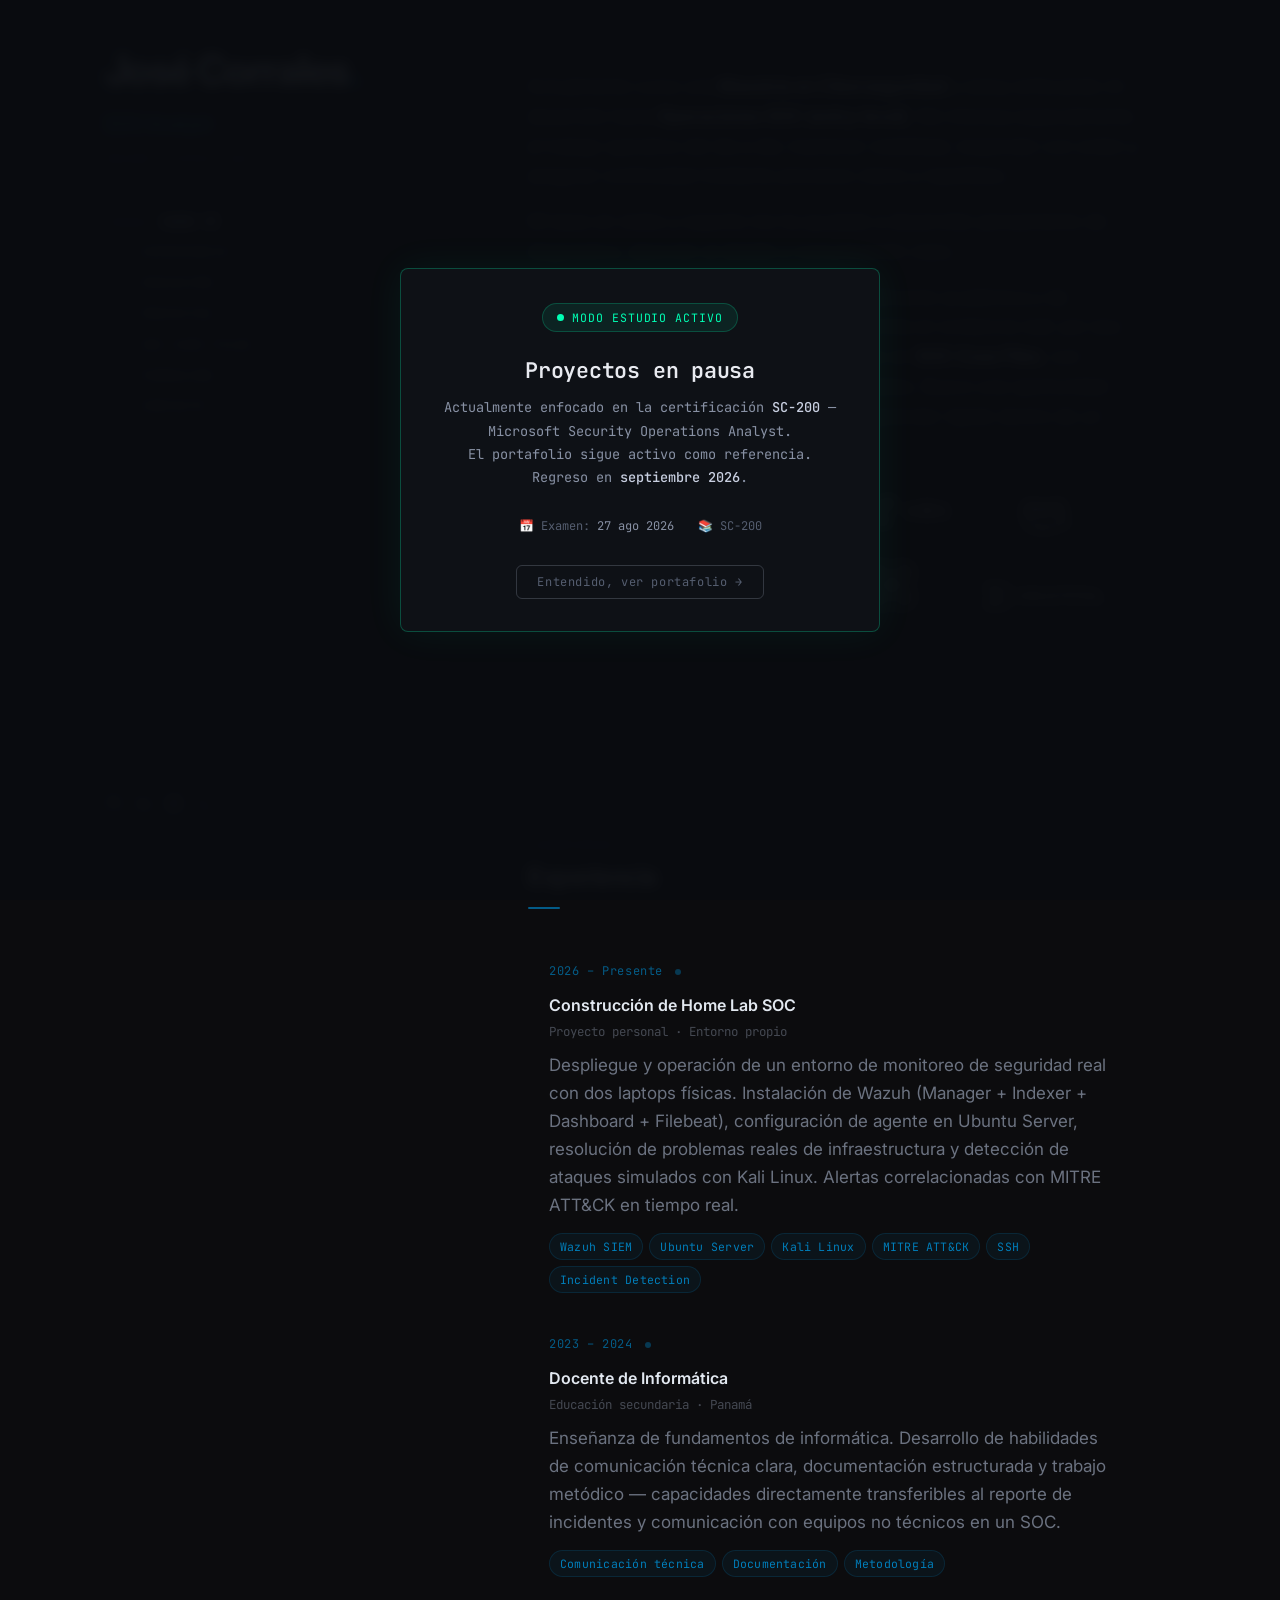
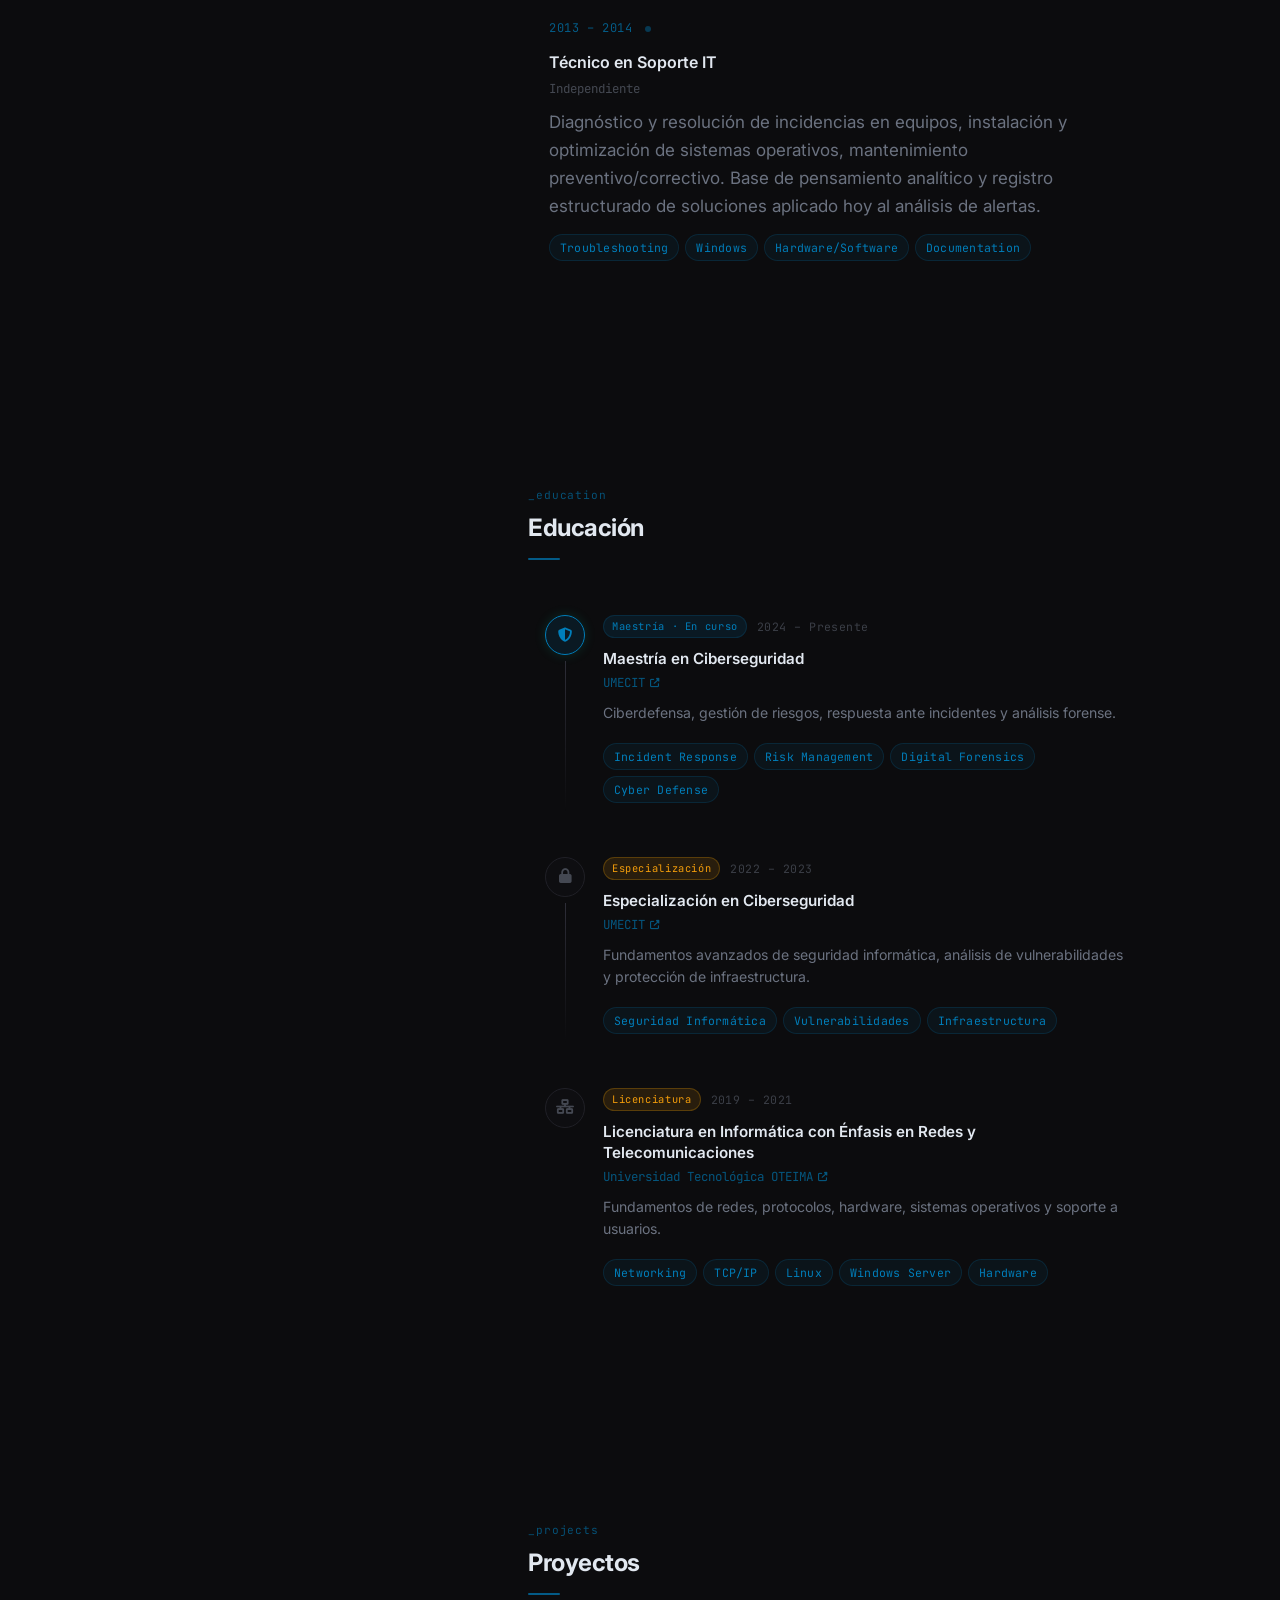
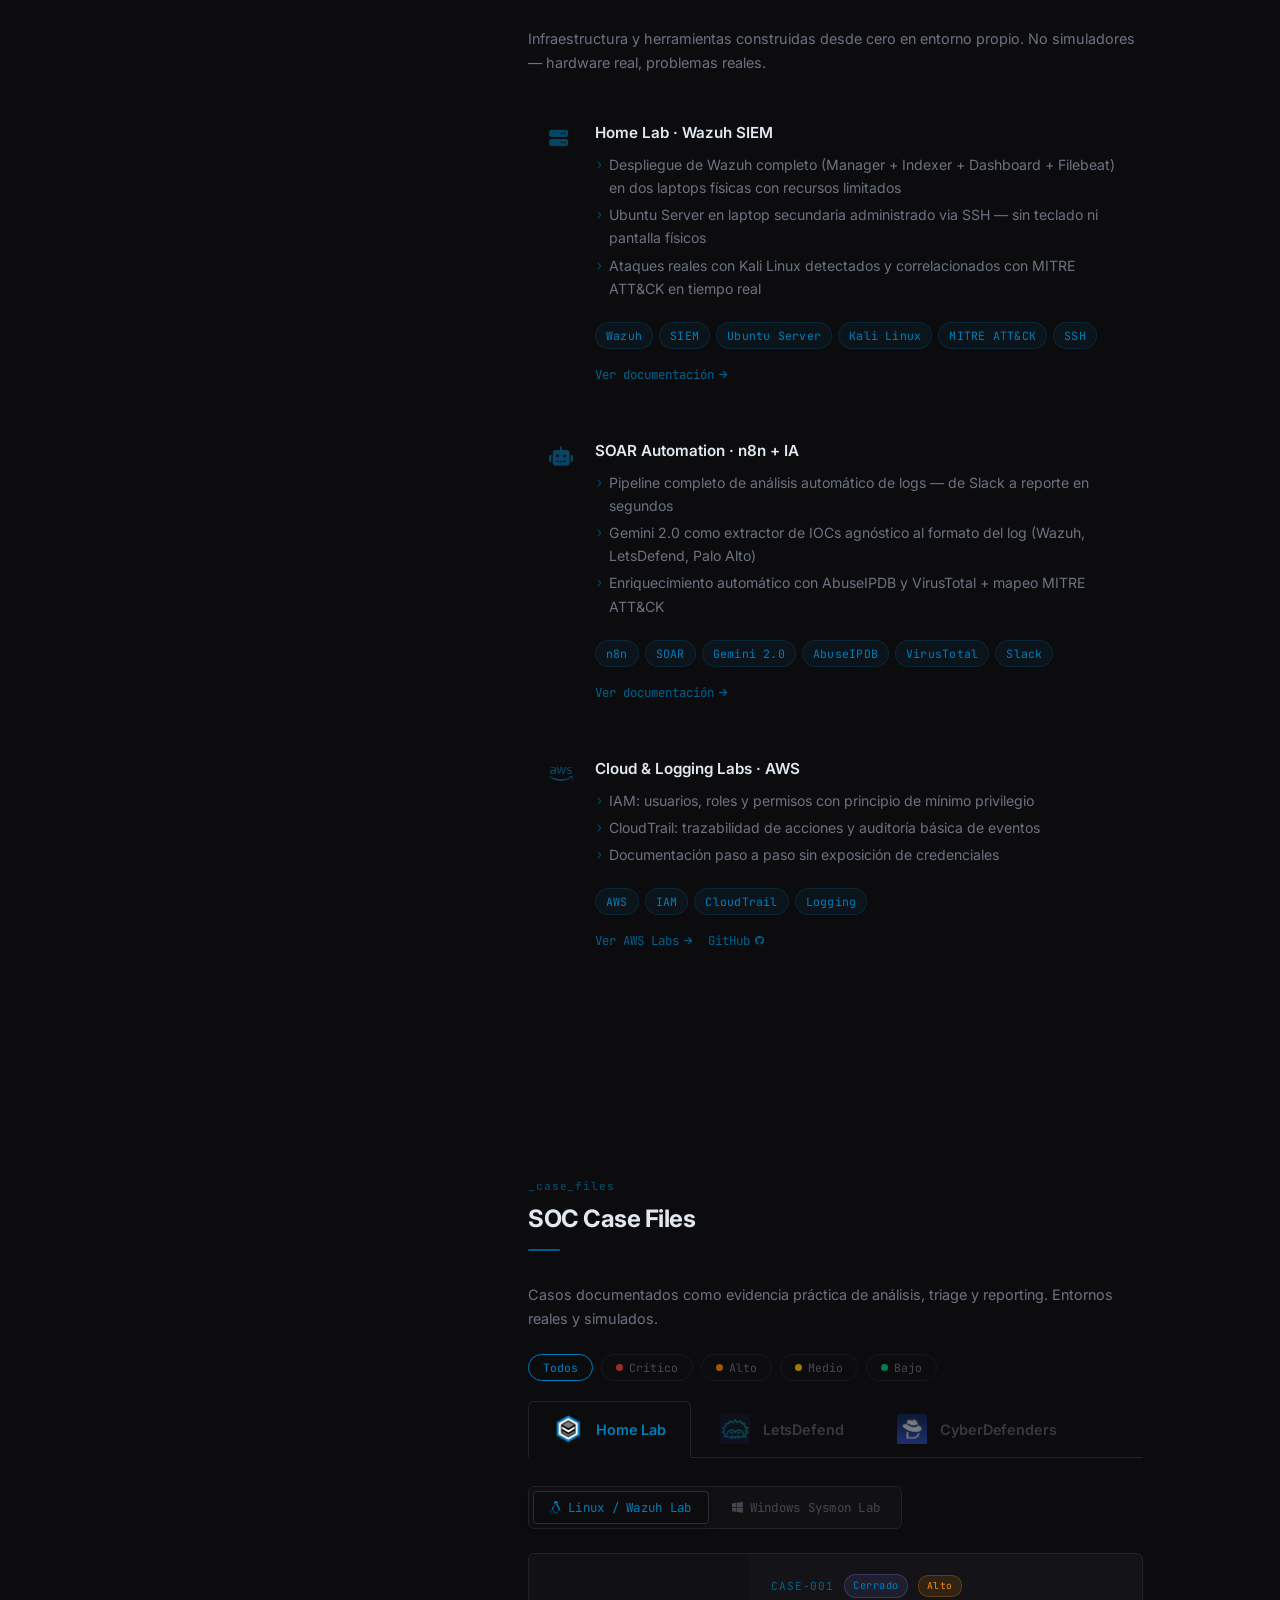
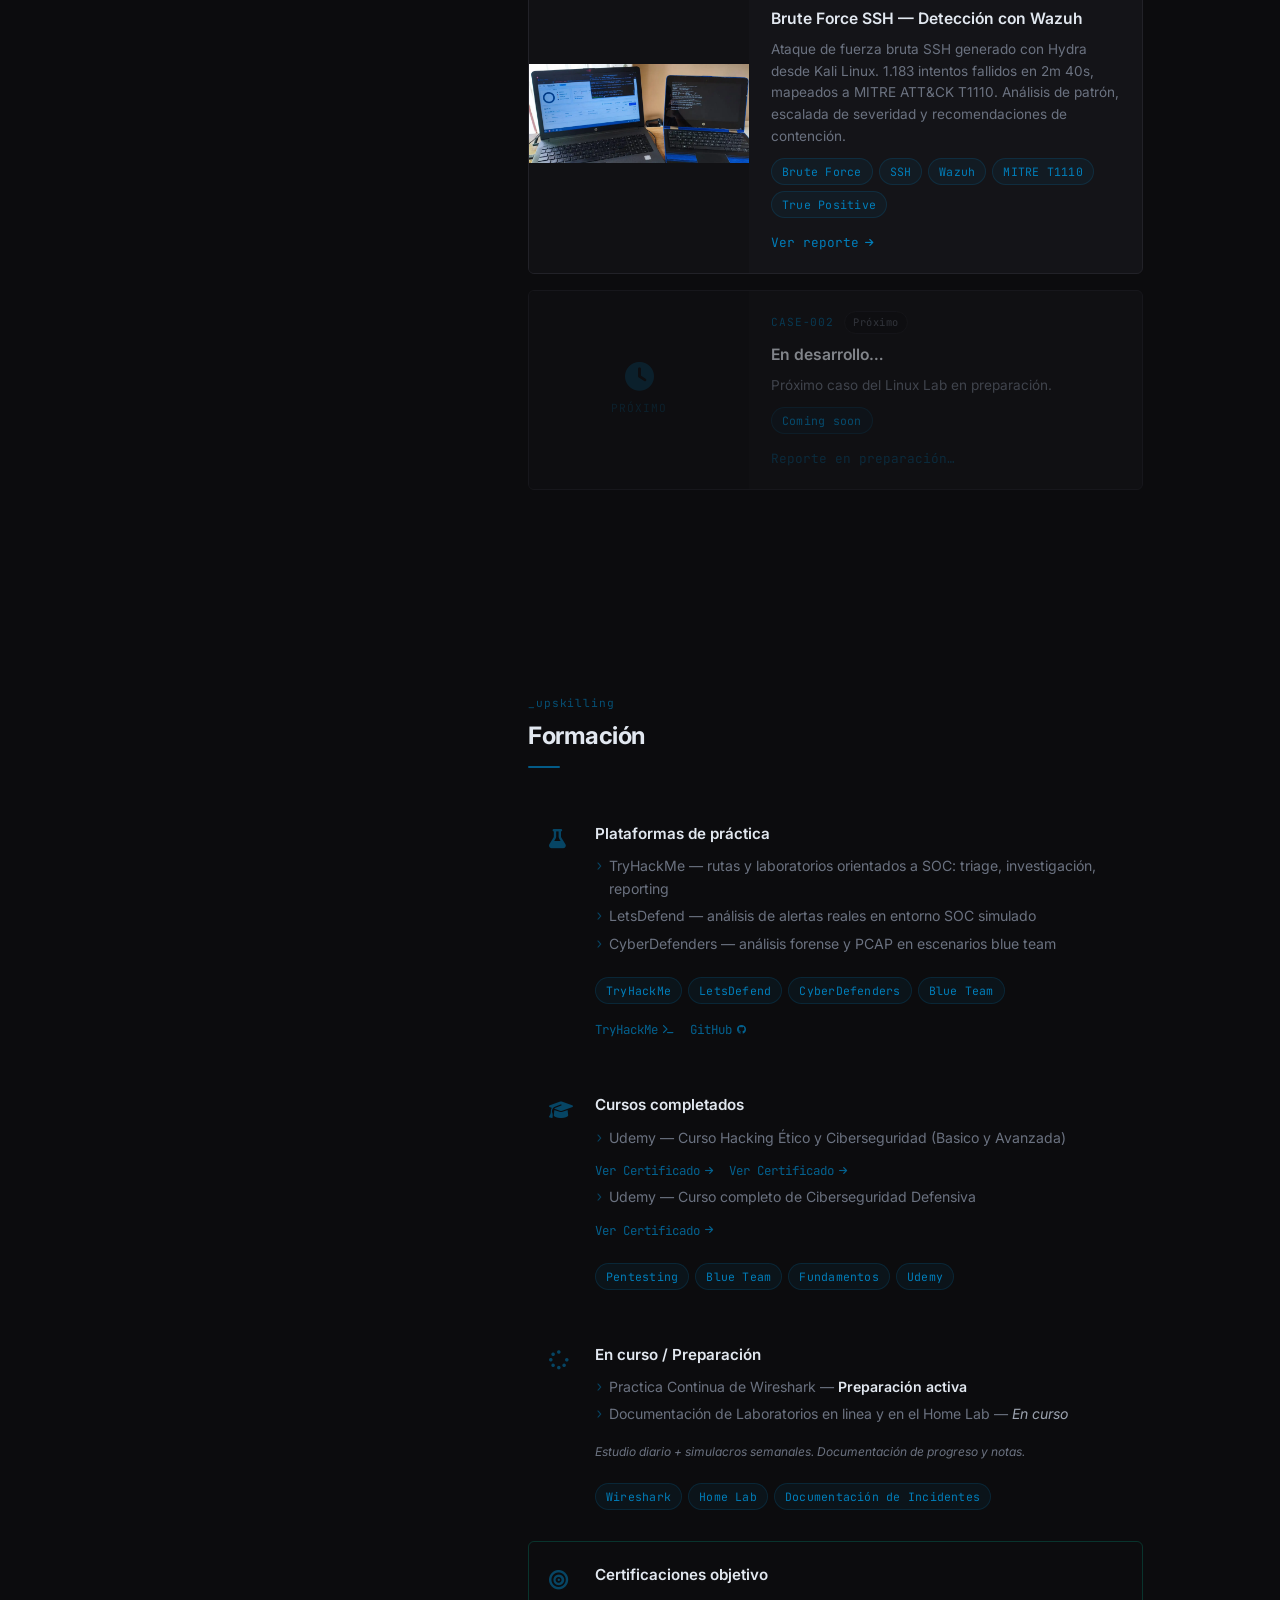
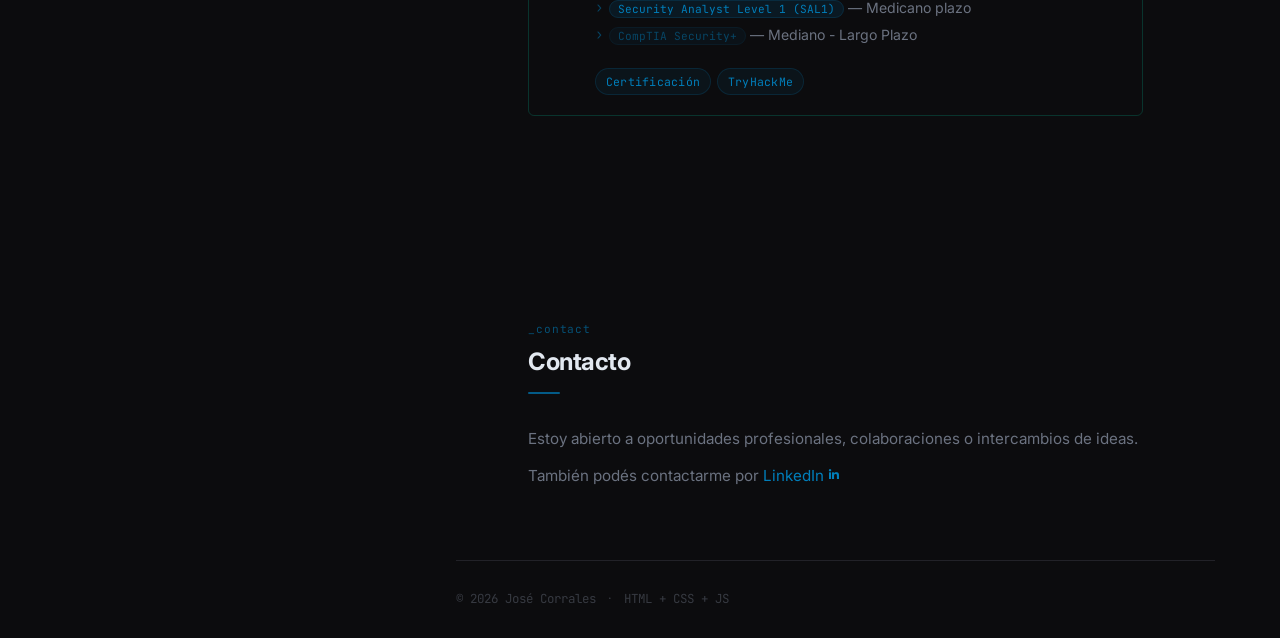
==== index.html @ 5ca35b97 "Implement pause banner overlay in index.html Added a pause banner overlay with status indicator and " ====
<!DOCTYPE html>
<html lang="es">
<head>
    <meta charset="UTF-8">
    <meta name="viewport" content="width=device-width, initial-scale=1.0">
    <title>José Corrales · SOC Analyst</title>
    <link rel="preconnect" href="https://fonts.googleapis.com">
    <link rel="preconnect" href="https://fonts.gstatic.com" crossorigin>
    <link href="https://fonts.googleapis.com/css2?family=Inter:opsz,wght@14..32,300..700&family=JetBrains+Mono:wght@400;600&display=swap" rel="stylesheet">
    <link rel="stylesheet" href="https://cdnjs.cloudflare.com/ajax/libs/font-awesome/6.4.0/css/all.min.css">
    <link rel="icon" type="image/x-icon" href="img/favicon.ico">
    <link rel="stylesheet" href="style.css">
</head>
<body>

    <div class="cursor-glow" id="cursorGlow" aria-hidden="true"></div>

    <div class="layout">

        <!-- ═══════════ SIDEBAR ═══════════ -->
        <aside class="sidebar">
            <div class="sidebar-inner">

                <div class="sidebar-top">
                    <div class="identity">
                        <h1>José Corrales<span class="accent">.</span></h1>
                        <p class="role-line">SOC Analyst</p>
                        <p class="role-sub">Security Operations</p>
                    </div>

                    <nav class="main-nav">
                        <ul>
                            <li><a href="#about"><span class="nav-label">Sobre mí</span></a></li>
                            <li><a href="#experience"><span class="nav-label">Experiencia</span></a></li>
                            <li><a href="#education"><span class="nav-label">Educación</span></a></li>
                            <li><a href="#lab-projects"><span class="nav-label">Proyectos</span></a></li>
                            <li><a href="#projects"><span class="nav-label">SOC Case Files</span></a></li>
                            <li><a href="#upskilling"><span class="nav-label">Formación</span></a></li>
                            <li><a href="#contact"><span class="nav-label">Contacto</span></a></li>
                        </ul>
                    </nav>
                </div>

                <div class="sidebar-bottom">
                    <div class="social-icons">
                        <a href="https://github.com/jcorrales02" target="_blank" title="GitHub" aria-label="GitHub">
                            <i class="fab fa-github"></i>
                        </a>
                        <a href="https://linkedin.com/in/jcorrales02" target="_blank" title="LinkedIn" aria-label="LinkedIn">
                            <i class="fab fa-linkedin-in"></i>
                        </a>
                        <a href="https://www.credly.com/users/jose-corrales002/badges" target="_blank" title="Credly" aria-label="Credly">
                            <i class="fas fa-certificate"></i>
                        </a>
                        <a href="https://tryhackme.com/p/jose002" target="_blank" title="TryHackMe" aria-label="TryHackMe">
                            <i class="fas fa-terminal"></i>
                        </a>
                    </div>
                    <span class="mono dim sidebar-location">PA · Panamá</span>
                </div>

            </div>
        </aside>

        <!-- ═══════════ CONTENT ═══════════ -->
        <main class="content">

            <!-- ── 01 ABOUT ── -->
            <section id="about">
                <div class="about-body">
                    <p>
                        Actualmente curso una <strong>Maestría en Ciberseguridad</strong> y estoy enfocando mi desarrollo hacia <strong>Operaciones SOC (entry-level)</strong>. Me interesa especialmente el trabajo operativo del día a día: mantener visibilidad, responder con orden y asegurar continuidad mediante procesos claros y repetibles.
                    </p>
                    <p>
                        Mi base en redes y soporte me ha ayudado a desarrollar pensamiento de diagnóstico, atención al detalle y comunicación clara.
                    </p>
                    <p>
                        Aunque mi experiencia SOC ha sido principalmente académica y de laboratorio, estoy comprometido con convertirla en evidencia real: por eso documento casos, aprendizajes y decisiones en <strong>SOC Case Files</strong>, con reportes cortos y recomendaciones accionables. Busco una oportunidad donde pueda aportar disciplina operativa y aprender rápido dentro de un equipo SOC.
                    </p>
                    <div class="skill-matrix">
                        <p class="skill-group-label mono"></p>
                            <div class="tool-logos">
                                <div class="tool-logo-item" title="Wazuh">
                                    <img src="img/logos/Wazuh-Logo.svg" alt="Wazuh" onerror="this.style.display='none';this.nextElementSibling.style.display='flex'">
                                    <div class="tool-logo-fallback" style="display:none"><i class="fas fa-shield-halved"></i></div>
                                    
                                </div>
                                <div class="tool-logo-item" title="Wireshark">
                                    <img src="img/logos/Wireshark_icon.svg" alt="Wireshark" onerror="this.style.display='none';this.nextElementSibling.style.display='flex'">
                                    <div class="tool-logo-fallback" style="display:none"><i class="fas fa-fish"></i></div>
                                    
                                </div>
                                <div class="tool-logo-item" title="n8n SOAR">
                                    <img src="img/logos/N8n-logo-new.svg" alt="n8n" onerror="this.style.display='none';this.nextElementSibling.style.display='flex'">
                                    <div class="tool-logo-fallback" style="display:none"><i class="fas fa-robot"></i></div>
                                    
                                </div>
                                <div class="tool-logo-item" title="AWS CloudTrail">
                                    <img src="img/logos/Aws_logo.svg" alt="AWS" onerror="this.style.display='none';this.nextElementSibling.style.display='flex'">
                                    <div class="tool-logo-fallback" style="display:none"><i class="fab fa-aws"></i></div>
                                    
                                </div>
                                <div class="tool-logo-item" title="Linux">
                                    <img src="img/logos/linux-logo.svg" alt="Linux" onerror="this.style.display='none';this.nextElementSibling.style.display='flex'">
                                    <div class="tool-logo-fallback" style="display:none"><i class="fab fa-linux"></i></div>
                                    <span>Linux</span>
                                </div>
                                <div class="tool-logo-item" title="Windows">
                                    <img src="img/logos/Windows_logo-2021.svg" alt="Windows" onerror="this.style.display='none';this.nextElementSibling.style.display='flex'">
                                    <div class="tool-logo-fallback" style="display:none"><i class="fab fa-windows"></i></div>
                                    <span>Windows</span>
                                </div>
                                <div class="tool-logo-item" title="Sysmon">
                                    <img src="img/logos/eye-logo.svg" alt="Sysmon" onerror="this.style.display='none';this.nextElementSibling.style.display='flex'">
                                    <div class="tool-logo-fallback" style="display:none"><i class="fas fa-eye"></i></div>
                                    <span>Sysmon</span>
                                </div>
                                <div class="tool-logo-item" title="Kali Linux">
                                    <img src="img/logos/VirusTotal_logo.svg" alt="VirusTotal" onerror="this.style.display='none';this.nextElementSibling.style.display='flex'">
                                    <div class="tool-logo-fallback" style="display:none"><i class="fas fa-virus-slash"></i></div>
                                    
                                </div>
                            </div>
                    </div>
                </div>
            </section>

            <!-- ── 02 EXPERIENCE ── -->
            <section id="experience">
                <div class="section-header">
                    <span class="section-tag mono">_experience</span>
                    <h2>Experiencia</h2>
                    <div class="header-line"></div>
                </div>

                <div class="timeline">

                    <div class="timeline-item card-hover">
                        <div class="timeline-meta">
                            <span class="timeline-date mono">2026 – Presente</span>
                            <span class="timeline-dot"></span>
                        </div>
                        <div class="timeline-body">
                            <h3>Construcción de Home Lab SOC</h3>
                            <p class="timeline-org">Proyecto personal · Entorno propio</p>
                            <p>Despliegue y operación de un entorno de monitoreo de seguridad real con dos laptops físicas. Instalación de Wazuh (Manager + Indexer + Dashboard + Filebeat), configuración de agente en Ubuntu Server, resolución de problemas reales de infraestructura y detección de ataques simulados con Kali Linux. Alertas correlacionadas con MITRE ATT&CK en tiempo real.</p>
                            <div class="tags mt">
                                <span class="tag">Wazuh SIEM</span>
                                <span class="tag">Ubuntu Server</span>
                                <span class="tag">Kali Linux</span>
                                <span class="tag">MITRE ATT&CK</span>
                                <span class="tag">SSH</span>
                                <span class="tag">Incident Detection</span>
                            </div>
                        </div>
                    </div>

                    <div class="timeline-item card-hover">
                        <div class="timeline-meta">
                            <span class="timeline-date mono">2023 – 2024</span>
                            <span class="timeline-dot"></span>
                        </div>
                        <div class="timeline-body">
                            <h3>Docente de Informática</h3>
                            <p class="timeline-org">Educación secundaria · Panamá</p>
                            <p>Enseñanza de fundamentos de informática. Desarrollo de habilidades de comunicación técnica clara, documentación estructurada y trabajo metódico — capacidades directamente transferibles al reporte de incidentes y comunicación con equipos no técnicos en un SOC.</p>
                            <div class="tags mt">
                                <span class="tag">Comunicación técnica</span>
                                <span class="tag">Documentación</span>
                                <span class="tag">Metodología</span>
                            </div>
                        </div>
                    </div>

                    <div class="timeline-item card-hover">
                        <div class="timeline-meta">
                            <span class="timeline-date mono">2013 – 2014</span>
                            <span class="timeline-dot"></span>
                        </div>
                        <div class="timeline-body">
                            <h3>Técnico en Soporte IT</h3>
                            <p class="timeline-org">Independiente</p>
                            <p>Diagnóstico y resolución de incidencias en equipos, instalación y optimización de sistemas operativos, mantenimiento preventivo/correctivo. Base de pensamiento analítico y registro estructurado de soluciones aplicado hoy al análisis de alertas.</p>
                            <div class="tags mt">
                                <span class="tag">Troubleshooting</span>
                                <span class="tag">Windows</span>
                                <span class="tag">Hardware/Software</span>
                                <span class="tag">Documentation</span>
                            </div>
                        </div>
                    </div>

                </div>
            </section>

            <!-- ── 03 EDUCATION ── -->
            <section id="education">
                <div class="section-header">
                    <span class="section-tag mono">_education</span>
                    <h2>Educación</h2>
                    <div class="header-line"></div>
                </div>

                <div class="edu-list">

                    <div class="edu-item card-hover">
                        <div class="edu-icon-col">
                            <div class="edu-icon edu-icon--active">
                                <i class="fas fa-shield-halved"></i>
                            </div>
                            <div class="edu-connector"></div>
                        </div>
                        <div class="edu-body">
                            <div class="edu-meta-row">
                                <span class="edu-badge edu-badge--active">Maestría · En curso</span>
                                <span class="edu-date mono">2024 – Presente</span>
                            </div>
                            <h3>Maestría en Ciberseguridad</h3>
                            <a class="edu-inst" href="https://umecit.edu.pa/maestrias-postgrados/tecnologia-construccion-y-medio-ambiente/maestria-en-ciberseguridad/" target="_blank" rel="noopener noreferrer">
                                UMECIT <i class="fas fa-external-link-alt fa-xs"></i>
                            </a>
                            <p>Ciberdefensa, gestión de riesgos, respuesta ante incidentes y análisis forense.</p>
                            <div class="tags mt">
                                <span class="tag">Incident Response</span>
                                <span class="tag">Risk Management</span>
                                <span class="tag">Digital Forensics</span>
                                <span class="tag">Cyber Defense</span>
                            </div>
                        </div>
                    </div>

                    <div class="edu-item card-hover">
                        <div class="edu-icon-col">
                            <div class="edu-icon">
                                <i class="fas fa-lock"></i>
                            </div>
                            <div class="edu-connector"></div>
                        </div>
                        <div class="edu-body">
                            <div class="edu-meta-row">
                                <span class="edu-badge">Especialización</span>
                                <span class="edu-date mono">2022 – 2023</span>
                            </div>
                            <h3>Especialización en Ciberseguridad</h3>
                            <a class="edu-inst" href="https://umecit.edu.pa/maestrias-postgrados/tecnologia-construccion-y-medio-ambiente/maestria-en-ciberseguridad/" target="_blank" rel="noopener noreferrer">
                                UMECIT <i class="fas fa-external-link-alt fa-xs"></i>
                            </a>
                            <p>Fundamentos avanzados de seguridad informática, análisis de vulnerabilidades y protección de infraestructura.</p>
                            <div class="tags mt">
                                <span class="tag">Seguridad Informática</span>
                                <span class="tag">Vulnerabilidades</span>
                                <span class="tag">Infraestructura</span>
                            </div>
                        </div>
                    </div>

                    <div class="edu-item card-hover">
                        <div class="edu-icon-col">
                            <div class="edu-icon">
                                <i class="fas fa-network-wired"></i>
                            </div>
                        </div>
                        <div class="edu-body">
                            <div class="edu-meta-row">
                                <span class="edu-badge">Licenciatura</span>
                                <span class="edu-date mono">2019 – 2021</span>
                            </div>
                            <h3>Licenciatura en Informática con Énfasis en Redes y Telecomunicaciones</h3>
                            <a class="edu-inst" href="https://www.oteima.ac.pa/programas/licenciaturas/licenciatura-en-informatica-con-enfasis-en-redes-y-telecomunicaciones/" target="_blank" rel="noopener noreferrer">
                                Universidad Tecnológica OTEIMA <i class="fas fa-external-link-alt fa-xs"></i>
                            </a>
                            <p>Fundamentos de redes, protocolos, hardware, sistemas operativos y soporte a usuarios.</p>
                            <div class="tags mt">
                                <span class="tag">Networking</span>
                                <span class="tag">TCP/IP</span>
                                <span class="tag">Linux</span>
                                <span class="tag">Windows Server</span>
                                <span class="tag">Hardware</span>
                            </div>
                        </div>
                    </div>

                </div>
            </section>

            <!-- ── 04 PROYECTOS ── -->
            <section id="lab-projects">
                <div class="section-header">
                    <span class="section-tag mono">_projects</span>
                    <h2>Proyectos</h2>
                    <div class="header-line"></div>
                </div>

                <p class="section-intro">Infraestructura y herramientas construidas desde cero en entorno propio. No simuladores — hardware real, problemas reales.</p>

                <div class="up-grid">

                    <div class="up-card card-hover">
                        <div class="up-card-icon"><i class="fas fa-server"></i></div>
                        <div class="up-card-body">
                            <h3>Home Lab · Wazuh SIEM</h3>
                            <ul>
                                <li>Despliegue de Wazuh completo (Manager + Indexer + Dashboard + Filebeat) en dos laptops físicas con recursos limitados</li>
                                <li>Ubuntu Server en laptop secundaria administrado via SSH — sin teclado ni pantalla físicos</li>
                                <li>Ataques reales con Kali Linux detectados y correlacionados con MITRE ATT&CK en tiempo real</li>
                            </ul>
                            <div class="tags mt">
                                <span class="tag">Wazuh</span>
                                <span class="tag">SIEM</span>
                                <span class="tag">Ubuntu Server</span>
                                <span class="tag">Kali Linux</span>
                                <span class="tag">MITRE ATT&CK</span>
                                <span class="tag">SSH</span>
                            </div>
                            <div class="up-links">
                                <a href="case-files/home-lab-wazuh.html">Ver documentación <i class="fas fa-arrow-right fa-xs"></i></a>
                            </div>
                        </div>
                    </div>

                    <div class="up-card card-hover">
                        <div class="up-card-icon"><i class="fas fa-robot"></i></div>
                        <div class="up-card-body">
                            <h3>SOAR Automation · n8n + IA</h3>
                            <ul>
                                <li>Pipeline completo de análisis automático de logs — de Slack a reporte en segundos</li>
                                <li>Gemini 2.0 como extractor de IOCs agnóstico al formato del log (Wazuh, LetsDefend, Palo Alto)</li>
                                <li>Enriquecimiento automático con AbuseIPDB y VirusTotal + mapeo MITRE ATT&CK</li>
                            </ul>
                            <div class="tags mt">
                                <span class="tag">n8n</span>
                                <span class="tag">SOAR</span>
                                <span class="tag">Gemini 2.0</span>
                                <span class="tag">AbuseIPDB</span>
                                <span class="tag">VirusTotal</span>
                                <span class="tag">Slack</span>
                            </div>
                            <div class="up-links">
                                <a href="case-files/home-lab-soar-n8n.html">Ver documentación <i class="fas fa-arrow-right fa-xs"></i></a>
                            </div>
                        </div>
                    </div>

                    <div class="up-card card-hover">
                        <div class="up-card-icon"><i class="fab fa-aws"></i></div>
                        <div class="up-card-body">
                            <h3>Cloud &amp; Logging Labs · AWS</h3>
                            <ul>
                                <li>IAM: usuarios, roles y permisos con principio de mínimo privilegio</li>
                                <li>CloudTrail: trazabilidad de acciones y auditoría básica de eventos</li>
                                <li>Documentación paso a paso sin exposición de credenciales</li>
                            </ul>
                            <div class="tags mt">
                                <span class="tag">AWS</span>
                                <span class="tag">IAM</span>
                                <span class="tag">CloudTrail</span>
                                <span class="tag">Logging</span>
                            </div>
                            <div class="up-links">
                                <a href="case-files/aws-labs.html">Ver AWS Labs <i class="fas fa-arrow-right fa-xs"></i></a>
                                <a href="https://github.com/Jcorrales02/Cibersecurity-portafolio/tree/main/AWS-Labs" target="_blank" rel="noopener">GitHub <i class="fab fa-github fa-xs"></i></a>
                            </div>
                        </div>
                    </div>

                </div>
            </section>

            <!-- ── 05 SOC CASE FILES ── -->
            <section id="projects">
                <div class="section-header">
                    <span class="section-tag mono">_case_files</span>
                    <h2>SOC Case Files</h2>
                    <div class="header-line"></div>
                </div>

                <p class="section-intro">Casos documentados como evidencia práctica de análisis, triage y reporting. Entornos reales y simulados.</p>

                <div class="sev-filters">
                    <button class="sev-filter active" data-sev="all">Todos</button>
                    <button class="sev-filter" data-sev="critical"><span class="sev-dot sev-critical"></span>Crítico</button>
                    <button class="sev-filter" data-sev="high"><span class="sev-dot sev-high"></span>Alto</button>
                    <button class="sev-filter" data-sev="medium"><span class="sev-dot sev-medium"></span>Medio</button>
                    <button class="sev-filter" data-sev="low"><span class="sev-dot sev-low"></span>Bajo</button>
                </div>

                <div class="case-tabs">
                    <button class="case-tab active" data-tab="homelab">
                        <img src="img/home-lab.webp" alt="Home Lab" class="tab-icon-img"> Home Lab
                    </button>
                    <button class="case-tab" data-tab="letsdefend">
                        <img src="img/letsdefend-logo.webp" alt="LetsDefend" class="tab-icon-img"> LetsDefend
                    </button>
                    <button class="case-tab" data-tab="cyberdefenders">
                        <img src="img/cyberdefenders-logo.webp" alt="CyberDefenders" class="tab-icon-img"> CyberDefenders
                    </button>
                </div>

                <!-- HOME LAB CASES -->
                <div class="case-panel active" id="panel-homelab">

                    <!-- Sub-tabs Home Lab -->
                    <div class="lab-subtabs">
                        <button class="lab-subtab active" data-subtab="linux-lab">
                            <i class="fab fa-linux"></i> Linux / Wazuh Lab
                        </button>
                        <button class="lab-subtab" data-subtab="windows-lab">
                            <i class="fab fa-windows"></i> Windows Sysmon Lab
                        </button>
                    </div>

                    <!-- LINUX LAB -->
                    <div class="lab-subpanel active" id="subpanel-linux-lab">
                        <div class="case-grid-h">
                            <article class="case-card-h card-hover" data-sev="high">
                                <div class="case-card-h-img">
                                    <img src="img/setup-wazuh.webp" alt="Brute Force SSH" onerror="this.parentElement.classList.add('no-img')">
                                    <div class="case-card-h-img-fallback">
                                        <i class="fas fa-terminal"></i>
                                        <span class="mono">CASE-001</span>
                                    </div>
                                </div>
                                <div class="case-card-h-body">
                                    <div class="case-id-wrap">
                                        <span class="case-id mono">CASE-001</span>
                                        <span class="case-status status-done">Cerrado</span>
                                        <span class="case-sev sev-high">Alto</span>
                                    </div>
                                    <h3>Brute Force SSH — Detección con Wazuh</h3>
                                    <p>Ataque de fuerza bruta SSH generado con Hydra desde Kali Linux. 1.183 intentos fallidos en 2m 40s, mapeados a MITRE ATT&CK T1110. Análisis de patrón, escalada de severidad y recomendaciones de contención.</p>
                                    <div class="tags">
                                        <span class="tag">Brute Force</span>
                                        <span class="tag">SSH</span>
                                        <span class="tag">Wazuh</span>
                                        <span class="tag">MITRE T1110</span>
                                        <span class="tag">True Positive</span>
                                    </div>
                                    <a href="case-files/case-001-bruteforce.html" class="case-link">
                                        Ver reporte <i class="fas fa-arrow-right fa-xs"></i>
                                    </a>
                                </div>
                            </article>

                            <article class="case-card-h card-hover case-upcoming" data-sev="all">
                                <div class="case-card-h-img">
                                    <div class="case-card-h-img-fallback">
                                        <i class="fas fa-clock"></i>
                                        <span class="mono">PRÓXIMO</span>
                                    </div>
                                </div>
                                <div class="case-card-h-body">
                                    <div class="case-id-wrap">
                                        <span class="case-id mono">CASE-002</span>
                                        <span class="case-status status-next">Próximo</span>
                                    </div>
                                    <h3>En desarrollo…</h3>
                                    <p>Próximo caso del Linux Lab en preparación.</p>
                                    <div class="tags"><span class="tag">Coming soon</span></div>
                                    <span class="case-link dim">Reporte en preparación…</span>
                                </div>
                            </article>
                        </div>
                    </div>

                    <!-- WINDOWS SYSMON LAB -->
                    <div class="lab-subpanel" id="subpanel-windows-lab">

                        <!-- Campaign banner -->
                        <div class="campaign-banner">
                            <div class="campaign-banner-img" style="background-image: url('img/home-lab-w01.jpg')"></div>
                            <div class="campaign-banner-overlay"></div>
                            <div class="campaign-banner-content">
                                <span class="campaign-label mono">// campaña activa</span>
                                <h3>Windows Endpoint Attack Simulation</h3>
                                <p>Simulación completa de ataque contra endpoint Windows 10 con Sysmon + Wazuh. Nueve fases documentadas desde brute force inicial hasta ejecución de herramientas administrativas.</p>
                                <div class="campaign-progress">
                                    <div class="campaign-progress-bar">
                                        <div class="campaign-progress-fill" style="width: 22.2%"></div>
                                    </div>
                                    <span class="mono">2 / 9 casos completados</span>
                                </div>
                                <div class="tags mt">
                                    <span class="tag">Windows 10</span>
                                    <span class="tag">Sysmon v15.20</span>
                                    <span class="tag">Wazuh 4.7.5</span>
                                    <span class="tag">Kali Linux</span>
                                    <span class="tag">MITRE ATT&CK</span>
                                </div>
                            </div>
                        </div>

                        <!-- Windows cases horizontal grid -->
                        <div class="case-grid-h">

                            <article class="case-card-h card-hover" data-sev="high">
                                <div class="case-card-h-img">
                                    <img src="img/home-lab-w01.webp" alt="CASE-W01" onerror="this.parentElement.classList.add('no-img')">
                                    <div class="case-card-h-img-fallback">
                                        <i class="fas fa-key"></i>
                                        <span class="mono">W01</span>
                                    </div>
                                </div>
                                <div class="case-card-h-body">
                                    <div class="case-id-wrap">
                                        <span class="case-id mono">CASE-W01</span>
                                        <span class="case-status status-done">Cerrado</span>
                                        <span class="case-sev sev-high">Alto</span>
                                    </div>
                                    <h3>SSH Brute Force & Account Lockout — Fase 1/9</h3>
                                    <p>Múltiples Event 4625 en 11 segundos, bloqueo de cuenta (Event 4740) detectado por Wazuh. Correlación de IP atacante via canal OpenSSH/Operational. Mapeado a T1110.001 y T1531.</p>
                                    <div class="tags">
                                        <span class="tag">SSH / Port 22</span>
                                        <span class="tag">Sysmon</span>
                                        <span class="tag">T1110.001</span>
                                        <span class="tag">T1531</span>
                                    </div>
                                    <a href="case-files/home-lab-case-w01.html" class="case-link">
                                        Ver reporte <i class="fas fa-arrow-right fa-xs"></i>
                                    </a>
                                </div>
                            </article>

                            <article class="case-card-h card-hover" data-sev="high">
                                <div class="case-card-h-img">
                                    <img src="img/captura-wazuh-w02.png" alt="CASE-W02" onerror="this.parentElement.classList.add('no-img')">
                                    <div class="case-card-h-img-fallback">
                                        <i class="fas fa-user-plus"></i>
                                        <span class="mono">W02</span>
                                    </div>
                                </div>
                                <div class="case-card-h-body">
                                    <div class="case-id-wrap">
                                        <span class="case-id mono">CASE-W02</span>
                                        <span class="case-status status-done">Cerrado</span>
                                        <span class="case-sev sev-high">Alto</span>
                                    </div>
                                    <h3>Creación de Usuario Local Malicioso — Fase 2/9</h3>
                                    <p>Cuenta hacker3 creada via net.exe, escalada al grupo Administradores (nivel 12) y eliminada para cubrir rastros. Ciclo completo en menos de 4 minutos. T1136.001, T1098 y T1531.</p>
                                    <div class="tags">
                                        <span class="tag">Local Account</span>
                                        <span class="tag">Privilege Escalation</span>
                                        <span class="tag">LOLBin</span>
                                        <span class="tag">T1136.001</span>
                                    </div>
                                    <a href="case-files/home-lab-case-w02.html" class="case-link">
                                        Ver reporte <i class="fas fa-arrow-right fa-xs"></i>
                                    </a>
                                </div>
                            </article>

                            <article class="case-card-h card-hover case-upcoming" data-sev="all">
                                <div class="case-card-h-img">
                                    <div class="case-card-h-img-fallback">
                                        <i class="fas fa-terminal"></i>
                                        <span class="mono">W03</span>
                                    </div>
                                </div>
                                <div class="case-card-h-body">
                                    <div class="case-id-wrap">
                                        <span class="case-id mono">CASE-W03</span>
                                        <span class="case-status status-next">Próximo</span>
                                    </div>
                                    <h3>Ejecución de PowerShell — Fase 3/9</h3>
                                    <p>Ejecución de scripts PowerShell con ExecutionPolicy Bypass. Script Block Logging, Sysmon EID 1 y EID 4104.</p>
                                    <div class="tags"><span class="tag">PowerShell</span><span class="tag">Coming soon</span></div>
                                    <span class="case-link dim">Reporte en preparación…</span>
                                </div>
                            </article>

                            <article class="case-card-h card-hover case-upcoming" data-sev="all">
                                <div class="case-card-h-img">
                                    <div class="case-card-h-img-fallback">
                                        <i class="fas fa-shield-halved"></i>
                                        <span class="mono">W04</span>
                                    </div>
                                </div>
                                <div class="case-card-h-body">
                                    <div class="case-id-wrap">
                                        <span class="case-id mono">CASE-W04</span>
                                        <span class="case-status status-next">Próximo</span>
                                    </div>
                                    <h3>Elevación de Privilegios — Fase 4/9</h3>
                                    <p>Escalada de privilegios via runas y UAC. Event 4672, Sysmon IntegrityLevel High.</p>
                                    <div class="tags"><span class="tag">Privilege Escalation</span><span class="tag">Coming soon</span></div>
                                    <span class="case-link dim">Reporte en preparación…</span>
                                </div>
                            </article>

                            <article class="case-card-h card-hover case-upcoming" data-sev="all">
                                <div class="case-card-h-img">
                                    <div class="case-card-h-img-fallback">
                                        <i class="fas fa-download"></i>
                                        <span class="mono">W05</span>
                                    </div>
                                </div>
                                <div class="case-card-h-body">
                                    <div class="case-id-wrap">
                                        <span class="case-id mono">CASE-W05</span>
                                        <span class="case-status status-next">Próximo</span>
                                    </div>
                                    <h3>Descarga de Archivos — Fase 5/9</h3>
                                    <p>Descarga via Invoke-WebRequest y certutil (LOLBin). Sysmon EID 3 y EID 15.</p>
                                    <div class="tags"><span class="tag">LOLBin</span><span class="tag">Coming soon</span></div>
                                    <span class="case-link dim">Reporte en preparación…</span>
                                </div>
                            </article>

                            <article class="case-card-h card-hover case-upcoming" data-sev="all">
                                <div class="case-card-h-img">
                                    <div class="case-card-h-img-fallback">
                                        <i class="fas fa-database"></i>
                                        <span class="mono">W06</span>
                                    </div>
                                </div>
                                <div class="case-card-h-body">
                                    <div class="case-id-wrap">
                                        <span class="case-id mono">CASE-W06</span>
                                        <span class="case-status status-next">Próximo</span>
                                    </div>
                                    <h3>Persistencia — Registry Run Keys — Fase 6/9</h3>
                                    <p>Persistencia via Registry Run Keys y Startup folder. Sysmon EID 13.</p>
                                    <div class="tags"><span class="tag">Persistence</span><span class="tag">Coming soon</span></div>
                                    <span class="case-link dim">Reporte en preparación…</span>
                                </div>
                            </article>

                            <article class="case-card-h card-hover case-upcoming" data-sev="all">
                                <div class="case-card-h-img">
                                    <div class="case-card-h-img-fallback">
                                        <i class="fas fa-network-wired"></i>
                                        <span class="mono">W07</span>
                                    </div>
                                </div>
                                <div class="case-card-h-body">
                                    <div class="case-id-wrap">
                                        <span class="case-id mono">CASE-W07</span>
                                        <span class="case-status status-next">Próximo</span>
                                    </div>
                                    <h3>Escaneo de Puertos desde Kali — Fase 7/9</h3>
                                    <p>Reconocimiento con nmap y masscan. Sysmon EID 3 múltiples conexiones entrantes.</p>
                                    <div class="tags"><span class="tag">Reconnaissance</span><span class="tag">Coming soon</span></div>
                                    <span class="case-link dim">Reporte en preparación…</span>
                                </div>
                            </article>

                            <article class="case-card-h card-hover case-upcoming" data-sev="all">
                                <div class="case-card-h-img">
                                    <div class="case-card-h-img-fallback">
                                        <i class="fas fa-desktop"></i>
                                        <span class="mono">W08</span>
                                    </div>
                                </div>
                                <div class="case-card-h-body">
                                    <div class="case-id-wrap">
                                        <span class="case-id mono">CASE-W08</span>
                                        <span class="case-status status-next">Próximo</span>
                                    </div>
                                    <h3>Conexiones RDP — Fase 8/9</h3>
                                    <p>Brute force RDP con hydra y acceso exitoso. Event 4624 Logon Type 10.</p>
                                    <div class="tags"><span class="tag">RDP</span><span class="tag">Coming soon</span></div>
                                    <span class="case-link dim">Reporte en preparación…</span>
                                </div>
                            </article>

                            <article class="case-card-h card-hover case-upcoming" data-sev="all">
                                <div class="case-card-h-img">
                                    <div class="case-card-h-img-fallback">
                                        <i class="fas fa-gears"></i>
                                        <span class="mono">W09</span>
                                    </div>
                                </div>
                                <div class="case-card-h-body">
                                    <div class="case-id-wrap">
                                        <span class="case-id mono">CASE-W09</span>
                                        <span class="case-status status-next">Próximo</span>
                                    </div>
                                    <h3>PsExec / WMI — Fase 9/9</h3>
                                    <p>Ejecución remota via PsExec y WMI. Sysmon EID 1 cadena de procesos post-explotación.</p>
                                    <div class="tags"><span class="tag">PsExec</span><span class="tag">WMI</span><span class="tag">Coming soon</span></div>
                                    <span class="case-link dim">Reporte en preparación…</span>
                                </div>
                            </article>

                        </div>
                    </div>

                </div>

                <!-- LETSDEFEND CASES -->
                <div class="case-panel" id="panel-letsdefend">
                    <div class="case-grid">

                        <article class="case-card card-hover" data-sev="critical">
                            <div class="case-card-banner sev-banner-critical">
                                <span class="case-banner-icon"><i class="fas fa-bug"></i></span>
                                <span class="case-id mono">SOC336</span>
                            </div>
                            <div class="case-card-body">
                                <div class="case-id-wrap">
                                    <span class="case-status status-done">Cerrado</span>
                                    <span class="case-sev sev-critical">Crítico</span>
                                </div>
                                <h3>CVE-2025-21298 — OLE RCE via Phishing RTF</h3>
                                <p>Explotación zero-click en Windows OLE via adjunto RTF. Cadena OUTLOOK.EXE → cmd.exe → regsvr32.exe confirmó RCE. Técnica Squiblydoo con conexión C2 activa.</p>
                                <div class="tags">
                                    <span class="tag">Phishing</span>
                                    <span class="tag">RCE</span>
                                    <span class="tag">LOLBIN</span>
                                    <span class="tag">CVE-2025-21298</span>
                                </div>
                                <a href="case-files/case-006-ole-rce.html" class="case-link">
                                    Ver reporte <i class="fas fa-arrow-right fa-xs"></i>
                                </a>
                            </div>
                        </article>

                        <article class="case-card card-hover" data-sev="critical">
                            <div class="case-card-banner sev-banner-critical">
                                <span class="case-banner-icon"><i class="fas fa-spider"></i></span>
                                <span class="case-id mono">SOC342</span>
                            </div>
                            <div class="case-card-body">
                                <div class="case-id-wrap">
                                    <span class="case-status status-done">Cerrado</span>
                                    <span class="case-sev sev-critical">Crítico</span>
                                </div>
                                <h3>CVE-2025-53770 ToolShell — SharePoint RCE</h3>
                                <p>Zero-day crítico en SharePoint Server. Auth bypass + RCE confirmado. Extracción de MachineKeys, compilación de payload con csc.exe y webshell persistente desplegada.</p>
                                <div class="tags">
                                    <span class="tag">SharePoint</span>
                                    <span class="tag">WebShell</span>
                                    <span class="tag">CVE-2025-53770</span>
                                </div>
                                <a href="case-files/case-004-sharepoint-toolshell.html" class="case-link">
                                    Ver reporte <i class="fas fa-arrow-right fa-xs"></i>
                                </a>
                            </div>
                        </article>

                        <article class="case-card card-hover" data-sev="medium">
                            <div class="case-card-banner sev-banner-medium">
                                <span class="case-banner-icon"><i class="fas fa-terminal"></i></span>
                                <span class="case-id mono">SOC153</span>
                            </div>
                            <div class="case-card-body">
                                <div class="case-id-wrap">
                                    <span class="case-status status-done">Cerrado</span>
                                    <span class="case-sev sev-medium">Medio</span>
                                </div>
                                <h3>PowerShell Malicioso — KOI-STEALER</h3>
                                <p>Script PowerShell con ExecutionPolicy Bypass descargado y ejecutado en endpoint Windows. Comunicación C2 con kionagranada.com confirmada via Sysmon EventID 22. Infostealer activo.</p>
                                <div class="tags">
                                    <span class="tag">PowerShell</span>
                                    <span class="tag">Infostealer</span>
                                    <span class="tag">C2</span>
                                    <span class="tag">T1059.001</span>
                                </div>
                                <a href="case-files/case-003-powershell-koi.html" class="case-link">
                                    Ver reporte <i class="fas fa-arrow-right fa-xs"></i>
                                </a>
                            </div>
                        </article>

                        <article class="case-card card-hover" data-sev="medium">
                            <div class="case-card-banner sev-banner-medium">
                                <span class="case-banner-icon"><i class="fas fa-database"></i></span>
                                <span class="case-id mono">SOC127</span>
                            </div>
                            <div class="case-card-body">
                                <div class="case-id-wrap">
                                    <span class="case-status status-done">Cerrado</span>
                                    <span class="case-sev sev-medium">Medio</span>
                                </div>
                                <h3>SQL Injection + XSS + RCE Automatizado</h3>
                                <p>Payload automatizado combinando SQLi, XSS y xp_cmdshell contra servidor web interno. HTTP 200 con impacto indeterminado por falta de acceso a logs del endpoint.</p>
                                <div class="tags">
                                    <span class="tag">SQLi</span>
                                    <span class="tag">XSS</span>
                                    <span class="tag">Web Attack</span>
                                    <span class="tag">T1190</span>
                                </div>
                                <a href="case-files/case-005-sqli.html" class="case-link">
                                    Ver reporte <i class="fas fa-arrow-right fa-xs"></i>
                                </a>
                            </div>
                        </article>

                        <article class="case-card card-hover" data-sev="critical">
                            <div class="case-card-banner sev-banner-critical">
                                <span class="case-banner-icon"><i class="fas fa-skull"></i></span>
                                <span class="case-id mono">SOC-335</span>
                            </div>
                            <div class="case-card-body">
                                <div class="case-id-wrap">
                                    <span class="case-status status-done">Cerrado</span>
                                    <span class="case-sev sev-critical">Crítico</span>
                                </div>
                                <h3>Brute Force + CVE-2024-49138 Privilege Escalation</h3>
                                <p>Fuerza bruta exitosa contra cuenta Windows (4625→4624). Malware svohost.exe con masquerading de svchost.exe descargado via PowerShell. Reconocimiento post-compromiso con whoami.</p>
                                <div class="tags">
                                    <span class="tag">Brute Force</span>
                                    <span class="tag">Masquerading</span>
                                    <span class="tag">CVE-2024-49138</span>
                                </div>
                                <a href="case-files/case-007-bruteforce-malware.html" class="case-link">
                                    Ver reporte <i class="fas fa-arrow-right fa-xs"></i>
                                </a>
                            </div>
                        </article>

                        <article class="case-card card-hover case-upcoming" data-sev="all">
                            <div class="case-card-banner sev-banner-upcoming">
                                <span class="case-banner-icon"><i class="fas fa-clock"></i></span>
                                <span class="case-id mono">SOC-X</span>
                            </div>
                            <div class="case-card-body">
                                <div class="case-id-wrap">
                                    <span class="case-status status-next">Próximo</span>
                                </div>
                                <h3>En desarrollo…</h3>
                                <p>Próximo caso de LetsDefend en análisis.</p>
                                <div class="tags"><span class="tag">Coming soon</span></div>
                                <span class="case-link dim">Reporte en preparación…</span>
                            </div>
                        </article>

                    </div>
                </div>

                <!-- CYBERDEFENDERS CASES -->
                <div class="case-panel" id="panel-cyberdefenders">
                    <div class="case-grid">

                        <article class="case-card card-hover" data-sev="medium">
                            <div class="case-card-banner sev-banner-medium">
                                <span class="case-banner-icon"><i class="fas fa-fish"></i></span>
                                <span class="case-id mono">CD-01</span>
                            </div>
                            <div class="case-card-body">
                                <div class="case-id-wrap">
                                    <span class="case-status status-done">Cerrado</span>
                                    <span class="case-sev sev-medium">Medio</span>
                                </div>
                                <h3>Tomcat Takeover — Análisis PCAP</h3>
                                <p>Análisis de tráfico de red de ataque completo contra Apache Tomcat. Escaneo, Gobuster, fuerza bruta con credenciales por defecto y webshell WAR con reverse shell hacia C2 en China.</p>
                                <div class="tags">
                                    <span class="tag">PCAP</span>
                                    <span class="tag">Wireshark</span>
                                    <span class="tag">Apache Tomcat</span>
                                    <span class="tag">WebShell</span>
                                </div>
                                <a href="case-files/case-cd01-tomcat-takeover.html" class="case-link">
                                    Ver reporte <i class="fas fa-arrow-right fa-xs"></i>
                                </a>
                            </div>
                        </article>

                        <article class="case-card card-hover case-upcoming" data-sev="all">
                            <div class="case-card-banner sev-banner-upcoming">
                                <span class="case-banner-icon"><i class="fas fa-clock"></i></span>
                                <span class="case-id mono">CD-02</span>
                            </div>
                            <div class="case-card-body">
                                <div class="case-id-wrap">
                                    <span class="case-status status-next">Próximo</span>
                                </div>
                                <h3>En desarrollo…</h3>
                                <p>Próximo lab de CyberDefenders en análisis.</p>
                                <div class="tags"><span class="tag">Coming soon</span></div>
                                <span class="case-link dim">Reporte en preparación…</span>
                            </div>
                        </article>

                    </div>
                </div>

            </section>

            <!-- ── 06 FORMACIÓN ── -->
            <section id="upskilling">
                <div class="section-header">
                    <span class="section-tag mono">_upskilling</span>
                    <h2>Formación</h2>
                    <div class="header-line"></div>
                </div>

                <div class="up-grid">

                    <div class="up-card card-hover">
                        <div class="up-card-icon"><i class="fas fa-flask"></i></div>
                        <div class="up-card-body">
                            <h3>Plataformas de práctica</h3>
                            <ul>
                                <li>TryHackMe — rutas y laboratorios orientados a SOC: triage, investigación, reporting</li>
                                <li>LetsDefend — análisis de alertas reales en entorno SOC simulado</li>
                                <li>CyberDefenders — análisis forense y PCAP en escenarios blue team</li>
                            </ul>
                            <div class="tags mt">
                                <span class="tag">TryHackMe</span>
                                <span class="tag">LetsDefend</span>
                                <span class="tag">CyberDefenders</span>
                                <span class="tag">Blue Team</span>
                            </div>
                            <div class="up-links">
                                <a href="https://tryhackme.com/p/jose002" target="_blank" rel="noopener">TryHackMe <i class="fas fa-terminal fa-xs"></i></a>
                                <a href="https://github.com/jcorrales02" target="_blank" rel="noopener">GitHub <i class="fab fa-github fa-xs"></i></a>
                            </div>
                        </div>
                    </div>

                    <div class="up-card card-hover">
                        <div class="up-card-icon"><i class="fas fa-graduation-cap"></i></div>
                        <div class="up-card-body">
                            <h3>Cursos completados</h3>
                            <ul>
                                <li>Udemy — Curso Hacking Ético y Ciberseguridad (Basico y Avanzada)</li>
                                    <div class="up-links">
                                        <a href="https://www.udemy.com/certificate/UC-a62898c3-d6c3-48b6-b6eb-e975e2449a05/">Ver Certificado <i class="fas fa-arrow-right fa-xs"></i></a>
                                        <a href="https://www.udemy.com/certificate/UC-428b0dc2-5da0-4f13-a276-443501917025/">Ver Certificado <i class="fas fa-arrow-right fa-xs"></i></a>
                                    </div>   
                                    <li>Udemy — Curso completo de Ciberseguridad Defensiva</li>
                                    <div class="up-links">
                                        <a href="https://www.udemy.com/certificate/UC-705a750d-90f6-46a4-8ca6-a82b8cfc22ab/">Ver Certificado <i class="fas fa-arrow-right fa-xs"></i></a>
                                    </div>
                            </ul>
                            <div class="tags mt">
                                <span class="tag">Pentesting</span>
                                <span class="tag">Blue Team</span>
                                <span class="tag">Fundamentos</span>
                                <span class="tag">Udemy</span>
                            </div>
                        </div>
                    </div>

                    <div class="up-card card-hover">
                        <div class="up-card-icon"><i class="fas fa-spinner fa-spin-pulse"></i></div>
                        <div class="up-card-body">
                            <h3>En curso / Preparación</h3>
                            <ul>
                                <li>Practica Continua de Wireshark — <strong>Preparación activa</strong></li>
                                <li>Documentación de Laboratorios en linea y en el Home Lab — <em>En curso</em></li>
                            </ul>
                            <p class="note">Estudio diario + simulacros semanales. Documentación de progreso y notas.</p>
                            <div class="tags mt">
                                <span class="tag">Wireshark</span>
                                <span class="tag">Home Lab</span>
                                <span class="tag">Documentación de Incidentes</span>
                            </div>
                        </div>
                    </div>

                    <div class="up-card card-hover cert-target">
                        <div class="up-card-icon"><i class="fas fa-bullseye"></i></div>
                        <div class="up-card-body">
                            <h3>Certificaciones objetivo</h3>
                            <ul>
                                <li><span class="cert-pill">Security Analyst Level 1 (SAL1)</span> — Medicano plazo</li>
                                <li><span class="cert-pill dim-pill">CompTIA Security+</span> — Mediano - Largo Plazo</li>
                            </ul>
                            <!-- <p class="note">Respaldadas en evidencias prácticas: rooms TryHackMe + lab AWS.</p> -->
                            <div class="tags mt">
                                <span class="tag">Certificación</span>
                                <span class="tag">TryHackMe</span>
                            </div>
                        </div>
                    </div>

                </div>
            </section>

            <!-- ── 07 CONTACT ── -->
            <section id="contact">
                <div class="section-header">
                    <span class="section-tag mono">_contact</span>
                    <h2>Contacto</h2>
                    <div class="header-line"></div>
                </div>
                <div class="contact-body">
                    <p>Estoy abierto a oportunidades profesionales, colaboraciones o intercambios de ideas.</p>
                    <p>También podés contactarme por <a href="https://www.linkedin.com/in/josecorralesg" target="_blank">LinkedIn <i class="fab fa-linkedin-in fa-xs"></i></a></p>
                </div>
            </section>

            <footer>
                <span class="mono dim">© 2026 José Corrales</span>
                <span class="dim">·</span>
                <span class="mono dim">HTML + CSS + JS</span>
            </footer>

        </main>
    </div>


    <script>

        // Modal logic
        document.querySelectorAll('.ver-diploma-btn').forEach(btn => {
            btn.addEventListener('click', function(e) {
                e.preventDefault();
                const modal = document.getElementById(this.dataset.modal);
                modal.classList.add('activo');
                document.body.classList.add('body-sin-scroll');
            });
        });
        document.querySelectorAll('.cerrar-modal').forEach(btn => {
            btn.addEventListener('click', function() {
                const modal = this.closest('.modal');
                modal.classList.remove('activo');
                document.body.classList.remove('body-sin-scroll');
            });
        });
        window.addEventListener('click', function(e) {
            if (e.target.classList.contains('modal')) {
                e.target.classList.remove('activo');
                document.body.classList.remove('body-sin-scroll');
            }
        });

        // ------------------------------------------------
        // 1. FUNCIÓN PARA RESTABLECER TODAS LAS TARJETAS
        // ------------------------------------------------
        function resetAllCards() {
            document.querySelectorAll('.case-card, .case-card-h').forEach(c => {
                c.style.display = '';
            });
        }

        // ------------------------------------------------
        // 2. FUNCIÓN PARA ACTIVAR EL FILTRO "TODOS"
        // ------------------------------------------------
        function setFilterAll() {
            document.querySelectorAll('.sev-filter').forEach(f => f.classList.remove('active'));
            const allBtn = document.querySelector('.sev-filter[data-sev="all"]');
            if (allBtn) allBtn.classList.add('active');
        }

        // ------------------------------------------------
        // 3. FUNCIÓN PARA APLICAR FILTRO DE SEVERIDAD
        // ------------------------------------------------
        function applySeverityFilter(sev) {
            const activePanel = document.querySelector('.case-panel.active');
            if (!activePanel) return;

            const cards = activePanel.querySelectorAll('.case-card, .case-card-h');
            cards.forEach(card => {
                const cardSev = card.dataset.sev || 'all';
                if (sev === 'all' || cardSev === sev || cardSev === 'all') {
                    card.style.display = '';
                } else {
                    card.style.display = 'none';
                }
            });
        }

        // ------------------------------------------------
        // 4. EVENTOS DE PESTAÑAS (Home Lab / LetsDefend / CyberDefenders)
        // ------------------------------------------------
        document.querySelectorAll('.case-tab').forEach(tab => {
            tab.addEventListener('click', function() {
                document.querySelectorAll('.case-tab').forEach(t => t.classList.remove('active'));
                document.querySelectorAll('.case-panel').forEach(p => p.classList.remove('active'));
                this.classList.add('active');
                document.getElementById('panel-' + this.dataset.tab).classList.add('active');

                resetAllCards();
                setFilterAll();
            });
        });

        // ------------------------------------------------
        // 5. EVENTOS DE SUBPESTAÑAS (Linux / Windows)
        // ------------------------------------------------
        document.querySelectorAll('.lab-subtab').forEach(tab => {
            tab.addEventListener('click', function() {
                document.querySelectorAll('.lab-subtab').forEach(t => t.classList.remove('active'));
                document.querySelectorAll('.lab-subpanel').forEach(p => p.classList.remove('active'));
                this.classList.add('active');
                document.getElementById('subpanel-' + this.dataset.subtab).classList.add('active');

                resetAllCards();
                setFilterAll();
            });
        });

        // ------------------------------------------------
        // 6. EVENTOS DE FILTROS DE SEVERIDAD
        // ------------------------------------------------
        document.querySelectorAll('.sev-filter').forEach(button => {
            button.addEventListener('click', function() {
                document.querySelectorAll('.sev-filter').forEach(btn => btn.classList.remove('active'));
                this.classList.add('active');

                const sev = this.dataset.sev;
                applySeverityFilter(sev);
            });
        });

        // ------------------------------------------------
        // 7. NAVEGACIÓN POR SCROLL (resaltar secciones)
        // ------------------------------------------------
        const sections = document.querySelectorAll('main section[id]');
        const navLinks = document.querySelectorAll('.main-nav a');

        const observer = new IntersectionObserver(entries => {
            entries.forEach(entry => {
                if (entry.isIntersecting) {
                    navLinks.forEach(link => {
                        link.classList.remove('nav-active');
                        if (link.getAttribute('href') === '#' + entry.target.id) {
                            link.classList.add('nav-active');
                        }
                    });
                }
            });
        }, {
            rootMargin: '-30% 0px -60% 0px',
            threshold: 0
        });

        sections.forEach(section => observer.observe(section));

        const glow = document.getElementById('cursorGlow');
        glow.style.opacity = '1';
        document.addEventListener('mousemove', e => {
            glow.style.left = e.clientX + 'px';
            glow.style.top = e.clientY + 'px';
        });
        document.addEventListener('mouseleave', () => {
            glow.style.opacity = '0';
        });
        document.addEventListener('mouseenter', () => {
            glow.style.opacity = '1';
        });
    </script>


    
<!-- Overlay -->
<div id="pause-banner" style="
  position: fixed;
  inset: 0;
  z-index: 9999;
  background: rgba(10, 12, 16, 0.96);
  backdrop-filter: blur(6px);
  -webkit-backdrop-filter: blur(6px);
  display: flex;
  align-items: center;
  justify-content: center;
  font-family: 'JetBrains Mono', 'Fira Code', 'Courier New', monospace;
">

  <div style="
    max-width: 480px;
    width: 90%;
    border: 1px solid rgba(0, 255, 180, 0.25);
    border-radius: 8px;
    padding: 2rem 2.5rem;
    background: rgba(15, 18, 24, 0.95);
    box-shadow: 0 0 40px rgba(0, 255, 180, 0.06);
    text-align: center;
  ">

    <!-- Indicador de estado -->
    <div style="
      display: inline-flex;
      align-items: center;
      gap: 8px;
      background: rgba(0, 255, 180, 0.08);
      border: 1px solid rgba(0, 255, 180, 0.2);
      border-radius: 20px;
      padding: 4px 14px;
      margin-bottom: 1.5rem;
      font-size: 0.72rem;
      color: #00ffb4;
      letter-spacing: 0.08em;
      text-transform: uppercase;
    ">
      <span style="
        width: 7px; height: 7px;
        background: #00ffb4;
        border-radius: 50%;
        display: inline-block;
        animation: pulse 1.8s ease-in-out infinite;
      "></span>
      Modo estudio activo
    </div>

    <!-- Título -->
    <h2 style="
      margin: 0 0 0.75rem;
      font-size: 1.35rem;
      font-weight: 600;
      color: #e8eaf0;
      letter-spacing: -0.01em;
      line-height: 1.3;
    ">Proyectos en pausa</h2>

    <!-- Mensaje -->
    <p style="
      margin: 0 0 1.75rem;
      font-size: 0.85rem;
      color: #8891a4;
      line-height: 1.7;
    ">
      Actualmente enfocado en la certificación
      <span style="color: #c8cfe0; font-weight: 500;">SC-200</span>
      — Microsoft Security Operations Analyst.<br>
      El portafolio sigue activo como referencia. Regreso en
      <span style="color: #c8cfe0; font-weight: 500;">septiembre 2026</span>.
    </p>

    <!-- Meta info -->
    <div style="
      display: flex;
      justify-content: center;
      gap: 1.5rem;
      margin-bottom: 1.75rem;
      font-size: 0.75rem;
      color: #555e70;
    ">
      <span>📅 Examen: <span style="color:#8891a4">27 ago 2026</span></span>
      <span>📚 SC-200</span>
    </div>

    <!-- Botón -->
    <button onclick="document.getElementById('pause-banner').style.display='none'" style="
      background: transparent;
      border: 1px solid rgba(136, 145, 164, 0.3);
      border-radius: 6px;
      color: #555e70;
      font-family: inherit;
      font-size: 0.75rem;
      padding: 8px 20px;
      cursor: pointer;
      letter-spacing: 0.05em;
      transition: all 0.2s ease;
    "
    onmouseover="this.style.borderColor='rgba(0,255,180,0.3)'; this.style.color='#8891a4';"
    onmouseout="this.style.borderColor='rgba(136,145,164,0.3)'; this.style.color='#555e70';"
    >
      Entendido, ver portafolio →
    </button>

  </div>
</div>

<!-- Animación del dot -->
<style>
  @keyframes pulse {
    0%, 100% { opacity: 1; transform: scale(1); }
    50% { opacity: 0.4; transform: scale(0.85); }
  }
</style>





    
</body>
</html>
---- style.css ----
/* ══════════════════════════════════════════
   JOSÉ CORRALES · SOC CV
   Theme: Cyber Ops / Terminal Dark
   Fonts: JetBrains Mono + Syne
   ══════════════════════════════════════════ */

@import url('https://fonts.googleapis.com/css2?family=JetBrains+Mono:wght@200;300;400;600&family=Syne:wght@300;500;600;700&display=swap');

/* ── TOKENS ── */
:root {
    --bg:           #0c0c0e;
    --bg-2:         #111114;
    --bg-card:      #141418;
    --bg-hover:     #19191e;
    --border:       #222228;
    --border-light: #2e2e38;

    --text:         #6b7280;
    --text-2:       #9ca3af;
    --text-bright:  #e2e8f0;

    --accent:       #007eba;
    --accent-dim:   rgba(0, 126, 186, 0.12);
    --accent-glow:  rgba(0, 126, 186, 0.06);

    --warn:         #f59e0b;
    --warn-dim:     rgba(245, 158, 11, 0.12);

    --tag-bg:       rgba(0, 126, 186, 0.07);
    --tag-border:   rgba(0, 126, 186, 0.18);

    --font-mono:    'JetBrains Mono', 'Fira Code', monospace;
    --font-display: 'Inter', -apple-system, BlinkMacSystemFont, 'Segoe UI', Roboto, sans-serif;

    --sidebar-w:    32%;
    --radius:       6px;
    --transition:   0.25s cubic-bezier(.4,0,.2,1);
}

/* ── RESET ── */
*, *::before, *::after { box-sizing: border-box; margin: 0; padding: 0; }
html { scroll-behavior: smooth; }

body {
    background-color: var(--bg);
    color: var(--text);
    font-family: var(--font-display);
    font-size: 17px;
    line-height: 1.65;
    overflow-x: hidden;
    -webkit-font-smoothing: antialiased;
}

a { color: inherit; text-decoration: none; }
ul { list-style: none; }
strong { color: var(--text-bright); font-weight: 600; }
em { color: var(--text-2); }

/* ── UTILITY ── */
.mono    { font-family: var(--font-mono); }
.dim     { opacity: 0.45; }
.accent  { color: var(--accent); }
.mt      { margin-top: 14px; }
.note    { font-size: 0.75rem; color: var(--text); margin-top: 8px; font-style: italic; }

/* ── CURSOR GLOW ── */
.cursor-glow {
    position: fixed;
    width: 600px; 
    height: 600px;
    border-radius: 50%;
    background: radial-gradient(circle, rgba(0, 126, 186, 0.05) 0%, transparent 70%);
    pointer-events: none;
    z-index: 9999;
    transform: translate(-50%, -50%);
    transition: opacity 0.3s ease;
    opacity: 0;
}

/* ── GRID LAYOUT ── */
.layout {
    position: relative;
    z-index: 3;
    display: block;
    min-height: 100vh;  
}

/* ── NAV ACTIVE STATE ── */
.main-nav a.nav-active {
    color: var(--accent);
    opacity: 1;
}

.main-nav a.nav-active .nav-label {
    color: var(--text-bright);
    font-weight: 600;
    letter-spacing: 0.01em;
}

/* ══════════════════════════════════════════
   SIDEBAR
   ══════════════════════════════════════════ */
.sidebar {
    padding: 48px 40px 48px;
    background-color: var(--bg);
    border-bottom: 1px solid var(--border);
    overflow-x: hidden;
}

.sidebar-inner {
    width: 100%;
    display: flex;
    flex-direction: column;
    gap: 0;
    height: 100%;
}

.sidebar-top {
    display: flex;
    flex-direction: column;
    gap: 48px;
    flex: 1;
}

.sidebar-bottom {
    display: flex;
    flex-direction: column;
    gap: 20px;
    padding-top: 40px;
}

/* Identity */
.identity {
    display: flex;
    flex-direction: column;
    gap: 10px;
}

.sidebar h1 {
    font-family: var(--font-display);
    font-size: clamp(2.2rem, 3.2vw, 3.6rem);
    font-weight: 800;
    color: var(--text-bright);
    line-height: 1.1;
    letter-spacing: -0.04em;
}

.role-line {
    font-family: var(--font-display);
    font-size: clamp(1rem, 1.4vw, 1.3rem);
    font-weight: 600;
    color: var(--accent);
    letter-spacing: -0.01em;
    margin-top: 6px;
}

.role-sub {
    font-family: var(--font-mono);
    font-size: clamp(0.72rem, 0.9vw, 0.85rem);
    color: var(--text);
    opacity: 0.55;
    letter-spacing: 0.06em;
    text-transform: uppercase;
}

/* Nav */
.main-nav { display: none; }

.main-nav ul {
    display: flex;
    flex-direction: column;
    gap: 0;
}

.main-nav a {
    display: flex;
    align-items: center;
    gap: 12px;
    padding: 5px 0;
    border-radius: 0;
    transition: all var(--transition);
    color: var(--text);
    font-family: var(--font-mono);
    font-size: clamp(0.75rem, 0.9vw, 0.95rem); 
    letter-spacing: 0.08em;
    text-transform: uppercase;
    border-bottom: 1px solid transparent;
    position: relative;
}

.main-nav a::before {
    content: '';
    display: block;
    width: 24px;
    height: 1px;
    background: var(--text);
    opacity: 0.3;
    transition: all var(--transition);
    flex-shrink: 0;
}

.main-nav a:hover,
.main-nav a.nav-active {
    color: var(--text-bright);
    padding-left: 4px;
}

.main-nav a:hover::before,
.main-nav a.nav-active::before {
    width: 40px;
    background: var(--accent);
    opacity: 1;
}

.main-nav a.nav-active {
    color: var(--accent);
}

.nav-label {
    transition: transform var(--transition);
    display: block;
}

/* Social icons */
.social-icons {
    display: flex;
    gap: 14px;
    flex-wrap: wrap;
}

.social-icons a {
    display: flex;
    align-items: center;
    justify-content: center;
    color: var(--text);
    font-size: 1.1rem;
    transition: all var(--transition);
    opacity: 0.5;
}

.social-icons a:hover {
    color: var(--accent);
    opacity: 1;
    transform: translateY(-2px);
}

/* Sidebar location */
.sidebar-location {
    font-size: 0.72rem;
    letter-spacing: 0.06em;
    text-transform: uppercase;
}

/* ══════════════════════════════════════════
   CONTENT — CENTRADO
   ══════════════════════════════════════════ */
.content {
    padding: 0;
    position: relative;
    z-index: 3;
    display: flex;
    flex-direction: column;
    align-items: center; 
}

/* ── SECTION HEADER ── */
section { 
    padding: 48px 24px; 
    border-bottom: none;   
    margin-bottom: 40px;   
    width: 100%;
    max-width: 1000px;     
}
section:last-of-type { 
    margin-bottom: 0; 
}

.section-header {
    display: flex;
    flex-direction: column;
    gap: 4px;
    margin-bottom: 32px;
}

.section-tag {
    font-size: 0.7rem;
    color: var(--accent);
    opacity: 0.6;
    letter-spacing: 0.08em;
}

.section-header h2 {
    font-family: var(--font-display);
    font-size: 1.5rem;
    font-weight: 700;
    color: var(--text-bright);
    letter-spacing: -0.02em;
}

.header-line {
    width: 32px;
    height: 2px;
    background: var(--accent);
    border-radius: 2px;
    margin-top: 6px;
    opacity: 0.7;
}

/* ── CARD HOVER ── */
.card-hover {
    border: 1px solid transparent;
    border-radius: var(--radius);
    transition: all var(--transition);
}

.card-hover:hover {
    background: rgba(255, 255, 255, 0.04);
    backdrop-filter: blur(12px);
    -webkit-backdrop-filter: blur(12px);
    border: 1px solid transparent;
    background-clip: padding-box;
    box-shadow: 
        0 8px 32px rgba(0, 0, 0, 0.3),
        0 0 0 1px rgba(0, 212, 170, 0.15) inset,
        0 0 24px rgba(0, 212, 170, 0.06);
}

/* ── TAGS ── */
.tags {
    display: flex;
    flex-wrap: wrap;
    gap: 6px;
}

.tag {
    font-family: var(--font-mono);
    font-size: 0.72rem;
    color: var(--accent);
    background: var(--tag-bg);
    border: 1px solid var(--tag-border);
    padding: 3px 10px;
    border-radius: 20px;
    letter-spacing: 0.02em;
}

/* ══════════════════════════════════════════
   ABOUT
   ══════════════════════════════════════════ */
.about-body {
    display: flex;
    flex-direction: column;
    gap: 16px;
}

.about-body p {
    color: var(--text);
    line-height: 1.75;
}


.skill-group-label {
    font-size: 0.7rem;
    color: var(--accent);
    opacity: 0.7;
    margin-bottom: 10px;
    letter-spacing: 0.06em;
}

/* ══════════════════════════════════════════
   EXPERIENCE / TIMELINE
   ══════════════════════════════════════════ */
.timeline { display: flex; flex-direction: column; gap: 0; }

.timeline-item {
    padding: 20px;
    display: flex;
    flex-direction: column;
    gap: 10px;
}

.timeline-meta {
    display: flex;
    align-items: center;
    gap: 12px;
}

.timeline-date {
    font-size: 0.75rem;
    color: var(--accent);
    opacity: 0.7;
    letter-spacing: 0.05em;
}

.timeline-dot {
    width: 6px; height: 6px;
    border-radius: 50%;
    background: var(--accent);
    opacity: 0.4;
}

.timeline-body h3 {
    font-family: var(--font-display);
    font-size: 1rem;
    font-weight: 600;
    color: var(--text-bright);
    margin-bottom: 4px;
}

.timeline-org {
    font-family: var(--font-mono);
    font-size: 0.78rem;
    color: var(--text);
    opacity: 0.6;
    margin-bottom: 8px;
}

/* ══════════════════════════════════════════
   EDUCATION
   ══════════════════════════════════════════ */
.edu-list { display: flex; flex-direction: column; gap: 0; }

.edu-item {
    padding: 20px 16px;
    display: flex;
    flex-direction: row;
    gap: 18px;
    border-radius: var(--radius);
}

/* Icon column */
.edu-icon-col {
    display: flex;
    flex-direction: column;
    align-items: center;
    flex-shrink: 0;
    width: 40px;
}

.edu-icon {
    width: 40px; height: 40px;
    border-radius: 50%;
    border: 1px solid var(--border-light);
    background: var(--bg-2);
    display: flex;
    align-items: center;
    justify-content: center;
    font-size: 0.9rem;
    color: var(--text);
    opacity: 0.6;
    flex-shrink: 0;
    transition: all var(--transition);
}

.edu-icon--active {
    border-color: var(--accent);
    background: var(--accent-dim);
    color: var(--accent);
    opacity: 1;
    box-shadow: 0 0 12px rgba(0,212,170,0.15);
}

.edu-item:hover .edu-icon {
    border-color: var(--border-light);
    color: var(--text-2);
    opacity: 1;
}

.edu-connector {
    width: 1px;
    flex: 1;
    min-height: 24px;
    background: linear-gradient(to bottom, var(--border-light), transparent);
    margin-top: 6px;
}

/* Meta row */
.edu-meta-row {
    display: flex;
    align-items: center;
    gap: 10px;
    flex-wrap: wrap;
    margin-bottom: 6px;
}

.edu-badge {
    font-family: var(--font-mono);
    font-size: 0.65rem;
    color: var(--warn);
    background: var(--warn-dim);
    border: 1px solid rgba(240,165,0,0.25);
    padding: 2px 8px;
    border-radius: 20px;
    letter-spacing: 0.06em;
    display: inline-block;
}

.edu-badge--active {
    color: var(--accent);
    background: var(--accent-dim);
    border-color: var(--tag-border);
}

.edu-date {
    font-size: 0.72rem;
    color: var(--text);
    opacity: 0.5;
    letter-spacing: 0.04em;
}

.edu-body { display: flex; flex-direction: column; gap: 4px; flex: 1; padding-bottom: 8px; }

.edu-body h3 {
    font-size: 0.95rem;
    font-weight: 600;
    color: var(--text-bright);
    line-height: 1.4;
}

.edu-inst {
    font-family: var(--font-mono);
    font-size: 0.78rem;
    color: var(--accent);
    opacity: 0.65;
    display: inline-flex;
    align-items: center;
    gap: 5px;
    margin-bottom: 4px;
    transition: opacity var(--transition);
}

.edu-inst:hover { opacity: 1; text-decoration: underline; }

.edu-body p {
    font-size: 0.88rem;
    color: var(--text);
    line-height: 1.6;
}

/* ══════════════════════════════════════════
   SOC CASE FILES
   ══════════════════════════════════════════ */
.section-intro {
    font-size: 0.9rem;
    color: var(--text);
    margin-bottom: 24px;
}

.case-grid {
    display: grid;
    grid-template-columns: 1fr;
    gap: 12px;
}

.case-card {
    padding: 22px;
    background: var(--bg-card);
    border: 1px solid var(--border);
    border-radius: var(--radius);
    display: flex;
    flex-direction: column;
    gap: 12px;
    transition: all var(--transition);
}

.case-card:hover {
    border-color: var(--border-light);
    box-shadow: 0 8px 32px rgba(0,0,0,0.35);
    background: var(--bg-hover);
}

.case-card.case-upcoming { opacity: 0.6; }
.case-card.case-upcoming:hover { opacity: 0.8; }

.case-id-wrap { display: flex; align-items: center; gap: 10px; }

.case-id {
    font-size: 0.7rem;
    color: var(--accent);
    opacity: 0.7;
    letter-spacing: 0.08em;
}

.case-status {
    font-family: var(--font-mono);
    font-size: 0.65rem;
    padding: 2px 8px;
    border-radius: 20px;
    letter-spacing: 0.05em;
}

.status-wip {
    background: var(--warn-dim);
    color: var(--warn);
    border: 1px solid rgba(245,158,11,0.25);
}

.status-next {
    background: var(--bg-2);
    color: var(--text);
    border: 1px solid var(--border);
    opacity: 0.7;
}

.case-card h3 {
    font-size: 1rem;
    font-weight: 600;
    color: var(--text-bright);
}

.case-card p {
    font-size: 0.88rem;
    color: var(--text);
    line-height: 1.65;
}

.case-link {
    font-family: var(--font-mono);
    font-size: 0.8rem;
    color: var(--accent);
    display: inline-flex;
    align-items: center;
    gap: 6px;
    transition: gap var(--transition);
    margin-top: 4px;
}

.case-link:hover { gap: 10px; }

/* ── CASE TABS (mejoradas) ── */
.case-tabs {
    display: flex;
    gap: 4px;
    margin-bottom: 28px;
    border-bottom: 1px solid var(--border);
    padding-bottom: 0;
}

.tab-icon-img {
    width: 30px;
    height: 30px;
    object-fit: contain;
    display: inline-block;
    vertical-align: middle;
    margin-right: 5px;
}

.case-tab {
    display: flex;
    align-items: center;
    gap: 8px;
    padding: 12px 24px;
    background: transparent;
    border: 1px solid transparent;
    border-bottom: 2px solid transparent;
    border-radius: 6px 6px 0 0;
    font-family: var(--font-display);
    font-size: 0.9rem;
    font-weight: 600;
    color: var(--text);
    opacity: 0.45;
    cursor: pointer;
    transition: all 0.2s;
    margin-bottom: -1px;
    letter-spacing: -0.01em;
}

.case-tab i { font-size: 0.85rem; }
.case-tab:hover { opacity: 0.75; }

.case-tab.active {
    opacity: 1;
    color: var(--accent);
    border-color: var(--border);
    border-bottom-color: var(--bg);
    background: var(--bg);
}

.case-panel { display: none; }
.case-panel.active { display: block; }

/* ── SEVERITY BADGE ON CARDS ── */
.case-sev {
    font-family: var(--font-mono);
    font-size: 0.6rem;
    padding: 2px 8px;
    border-radius: 10px;
    letter-spacing: 0.05em;
}

.sev-critical { background: rgba(255,68,68,0.12); color: #ff4444; border: 1px solid rgba(255,68,68,0.25); }
.sev-high { background: rgba(255,140,0,0.12); color: #ff8c00; border: 1px solid rgba(255,140,0,0.25); }
.sev-medium { background: rgba(255,200,0,0.1); color: #ffc800; border: 1px solid rgba(255,200,0,0.2); }
.sev-low { background: rgba(0,200,120,0.08); color: #00c878; border: 1px solid rgba(0,200,120,0.2); }

/* ══════════════════════════════════════════
   CARDS HORIZONTALES — HOME LAB
   ══════════════════════════════════════════ */
.case-grid-h {
    display: flex;
    flex-direction: column;
    gap: 16px;
}

.case-card-h {
    display: flex;
    flex-direction: row;
    background: var(--bg-card);
    border: 1px solid var(--border);
    border-radius: var(--radius);
    overflow: hidden;
    transition: all var(--transition);
    min-height: 160px;
}

.case-card-h:hover {
    border-color: var(--border-light);
    box-shadow: 0 8px 32px rgba(0,0,0,0.35);
    background: var(--bg-hover);
}

.case-card-h.case-upcoming { opacity: 0.55; }
.case-card-h.case-upcoming:hover { opacity: 0.75; }

/* Hover por severidad en cards horizontales */
.case-card-h[data-sev="critical"]:hover { border-color: rgba(255,68,68,0.35); background: rgba(255,68,68,0.03); }
.case-card-h[data-sev="high"]:hover     { border-color: rgba(255,140,0,0.35); background: rgba(255,140,0,0.03); }
.case-card-h[data-sev="medium"]:hover   { border-color: rgba(255,200,0,0.3);  background: rgba(255,200,0,0.02); }
.case-card-h[data-sev="low"]:hover      { border-color: rgba(0,200,120,0.3);  background: rgba(0,200,120,0.02); }

/* Imagen izquierda */
.case-card-h-img {
    position: relative;
    width: 220px;
    min-width: 220px;
    background: var(--bg-2);
    overflow: hidden;
    flex-shrink: 0;
    min-height: 140px;
}

.case-card-h-img img {
    width: 100%;
    height: 100%;
    object-fit: contain;
    display: block;
    background-color: var(--bg-2);
    transition: filter var(--transition);
}

.case-card-h:hover .case-card-h-img img {
    filter: brightness(0.85) saturate(0.9);
}

.case-card-h-img.no-img img { display: none; }

.case-card-h-img-fallback {
    position: absolute;
    inset: 0;
    display: flex;
    flex-direction: column;
    align-items: center;
    justify-content: center;
    gap: 8px;
    color: var(--accent);
    opacity: 0.3;
    font-size: 1.8rem;
}

.case-card-h-img:has(img[src]) .case-card-h-img-fallback { display: none; }
.case-card-h-img.no-img .case-card-h-img-fallback { display: flex; }

.case-card-h-img-fallback span {
    font-family: var(--font-mono);
    font-size: 0.7rem;
    letter-spacing: 0.1em;
}

/* Body derecho */
.case-card-h-body {
    display: flex;
    flex-direction: column;
    gap: 10px;
    padding: 20px 22px;
    flex: 1;
}

.case-card-h-body h3 {
    font-size: 0.98rem;
    font-weight: 600;
    color: var(--text-bright);
    line-height: 1.35;
}

.case-card-h-body p {
    font-size: 0.85rem;
    color: var(--text);
    line-height: 1.6;
    flex: 1;
}

/* ══════════════════════════════════════════
   CARDS VERTICALES MEJORADAS — LETSDEFEND / CYBERDEFENDERS
   ══════════════════════════════════════════ */
.case-card {
    display: flex;
    flex-direction: column;
    gap: 12px;
    padding: 0;
    background: var(--bg-card);
    border: 1px solid var(--border);
    border-radius: var(--radius);
    overflow: hidden;
    transition: all var(--transition);
}

.case-card:hover {
    border-color: var(--border-light);
    box-shadow: 0 8px 32px rgba(0,0,0,0.35);
}

.case-card.case-upcoming { opacity: 0.55; }
.case-card.case-upcoming:hover { opacity: 0.75; }

/* Hover por severidad */
.case-card[data-sev="critical"]:hover { border-color: rgba(255,68,68,0.4); background: rgba(255,68,68,0.04); }
.case-card[data-sev="high"]:hover     { border-color: rgba(255,140,0,0.4); background: rgba(255,140,0,0.04); }
.case-card[data-sev="medium"]:hover   { border-color: rgba(255,200,0,0.35); background: rgba(255,200,0,0.03); }
.case-card[data-sev="low"]:hover      { border-color: rgba(0,200,120,0.35); background: rgba(0,200,120,0.03); }

/* Banner superior */
.case-card-banner {
    display: flex;
    align-items: center;
    justify-content: space-between;
    padding: 14px 18px;
    border-bottom: 1px solid var(--border);
    transition: all var(--transition);
}

.sev-banner-critical { background: rgba(255,68,68,0.07); }
.sev-banner-high     { background: rgba(255,140,0,0.07); }
.sev-banner-medium   { background: rgba(255,200,0,0.06); }
.sev-banner-low      { background: rgba(0,200,120,0.06); }
.sev-banner-upcoming { background: rgba(90,106,126,0.07); }

.case-card:hover .sev-banner-critical { background: rgba(255,68,68,0.12); }
.case-card:hover .sev-banner-high     { background: rgba(255,140,0,0.12); }
.case-card:hover .sev-banner-medium   { background: rgba(255,200,0,0.1); }
.case-card:hover .sev-banner-low      { background: rgba(0,200,120,0.1); }

.case-banner-icon {
    font-size: 1.1rem;
    opacity: 0.5;
    transition: opacity var(--transition);
}

.case-card:hover .case-banner-icon { opacity: 0.85; }

.sev-banner-critical .case-banner-icon { color: #ff4444; }
.sev-banner-high     .case-banner-icon { color: #ff8c00; }
.sev-banner-medium   .case-banner-icon { color: #ffc800; }
.sev-banner-low      .case-banner-icon { color: #00c878; }
.sev-banner-upcoming .case-banner-icon { color: var(--text); }

/* Brillo del badge de severidad al hover */
.case-card:hover .sev-critical {
    background: rgba(255,68,68,0.2);
    border-color: rgba(255,68,68,0.5);
    box-shadow: 0 0 8px rgba(255,68,68,0.2);
}
.case-card:hover .sev-high {
    background: rgba(255,140,0,0.2);
    border-color: rgba(255,140,0,0.5);
    box-shadow: 0 0 8px rgba(255,140,0,0.2);
}
.case-card:hover .sev-medium {
    background: rgba(255,200,0,0.18);
    border-color: rgba(255,200,0,0.45);
    box-shadow: 0 0 8px rgba(255,200,0,0.18);
}
.case-card:hover .sev-low {
    background: rgba(0,200,120,0.15);
    border-color: rgba(0,200,120,0.4);
    box-shadow: 0 0 8px rgba(0,200,120,0.15);
}

/* Mismo efecto en cards horizontales */
.case-card-h:hover .sev-critical {
    background: rgba(255,68,68,0.2);
    border-color: rgba(255,68,68,0.5);
    box-shadow: 0 0 8px rgba(255,68,68,0.2);
}
.case-card-h:hover .sev-high {
    background: rgba(255,140,0,0.2);
    border-color: rgba(255,140,0,0.5);
    box-shadow: 0 0 8px rgba(255,140,0,0.2);
}

/* Body del card vertical */
.case-card-body {
    display: flex;
    flex-direction: column;
    gap: 10px;
    padding: 16px 18px 18px;
    flex: 1;
}

.case-card-body h3 {
    font-size: 0.98rem;
    font-weight: 600;
    color: var(--text-bright);
    line-height: 1.35;
}

.case-card-body p {
    font-size: 0.85rem;
    color: var(--text);
    line-height: 1.6;
    flex: 1;
}

/* ══════════════════════════════════════════
   UPSKILLING
   ══════════════════════════════════════════ */
.up-grid {
    display: grid;
    grid-template-columns: 1fr;
    gap: 10px;
}

.up-card {
    display: flex;
    flex-direction: row;
    gap: 18px;
    padding: 20px;
    border-radius: var(--radius);
    transition: all var(--transition);
}

.up-card:hover {
    background: rgba(255, 255, 255, 0.04);
    backdrop-filter: blur(12px);
    -webkit-backdrop-filter: blur(12px);
    border: 1px solid rgba(255, 255, 255, 0.08);
    box-shadow: 
        0 8px 32px rgba(0, 0, 0, 0.3),
        inset 0 1px 0 rgba(255, 255, 255, 0.05),
        0 0 24px rgba(0, 212, 170, 0.06);
}

.up-card-icon {
    font-size: 1.2rem;
    color: var(--accent);
    opacity: 0.5;
    flex-shrink: 0;
    width: 28px;
    margin-top: 3px;
    transition: opacity var(--transition);
}

.up-card:hover .up-card-icon { opacity: 0.9; }

.up-card-body { display: flex; flex-direction: column; gap: 8px; flex: 1; }

.up-card h3 {
    font-size: 0.95rem;
    font-weight: 600;
    color: var(--text-bright);
}

.up-card ul {
    list-style: none;
    display: flex;
    flex-direction: column;
    gap: 4px;
}

.up-card ul li {
    font-size: 0.88rem;
    color: var(--text);
    padding-left: 14px;
    position: relative;
}

.up-card ul li::before {
    content: '›';
    position: absolute;
    left: 0;
    color: var(--accent);
    opacity: 0.5;
    font-family: var(--font-mono);
}

.up-links {
    display: flex;
    gap: 16px;
    flex-wrap: wrap;
    margin-top: 8px;
}

.up-links a {
    font-family: var(--font-mono);
    font-size: 0.78rem;
    color: var(--accent);
    display: inline-flex;
    align-items: center;
    gap: 5px;
    opacity: 0.75;
    transition: opacity var(--transition);
}

.up-links a:hover { opacity: 1; text-decoration: underline; }

.cert-target { border-color: rgba(0,212,170,0.2); }

.cert-pill {
    font-family: var(--font-mono);
    font-size: 0.7rem;
    background: var(--accent-dim);
    color: var(--accent);
    border: 1px solid var(--tag-border);
    padding: 1px 8px;
    border-radius: 20px;
}

.dim-pill {
    opacity: 0.5;
}

/* ══════════════════════════════════════════
   CONTACT
   ══════════════════════════════════════════ */
.contact-body {
    display: flex;
    flex-direction: column;
    gap: 12px;
}

.contact-body p {
    font-size: 0.95rem;
    color: var(--text);
}

.contact-body a {
    color: var(--accent);
    display: inline-flex;
    align-items: center;
    gap: 5px;
    transition: opacity var(--transition);
}

.contact-body a:hover { opacity: 0.75; text-decoration: underline; }

/* ── FOOTER (ajustado) ── */
footer {
    padding: 28px 0;
    display: flex;
    gap: 12px;
    align-items: center;
    font-size: 0.78rem;
    border-top: 1px solid var(--border);
    width: 100%;
}

/* ── BODY NO SCROLL ── */
.body-sin-scroll { overflow: hidden; }

/* ══════════════════════════════════════════
   MODAL
   ══════════════════════════════════════════ */
.modal {
    display: none;
    position: fixed;
    inset: 0;
    z-index: 1000;
    background: rgba(0,0,0,0.75);
    justify-content: center;
    align-items: center;
    backdrop-filter: blur(8px);
    opacity: 0;
    transition: opacity 0.25s ease;
}

.modal.activo {
    display: flex;
    opacity: 1;
}

.modal-contenido {
    position: relative;
    padding: 10px;
    max-width: 95vw;
    max-height: 95vh;
    border-radius: 8px;
    border: 1px solid var(--border-light);
    background: var(--bg-2);
    overflow: auto;
    text-align: center;
}

.cerrar-modal {
    position: absolute;
    top: 8px; right: 12px;
    font-size: 22px;
    color: var(--text-2);
    background: none;
    border: none;
    cursor: pointer;
    line-height: 1;
    transition: color var(--transition);
}
.cerrar-modal:hover { color: var(--accent); }

.imagen-diploma {
    max-width: 100%;
    max-height: 80vh;
    border-radius: 4px;
    object-fit: contain;
    display: block;
    margin: 0 auto;
}

/* ── SEVERITY FILTERS ── */
.sev-filters {
    display: flex;
    gap: 8px;
    flex-wrap: wrap;
    margin-bottom: 20px;
}

.sev-filter {
    display: flex;
    align-items: center;
    gap: 6px;
    padding: 5px 14px;
    background: transparent;
    border: 1px solid var(--border);
    border-radius: 20px;
    font-family: var(--font-mono);
    font-size: 0.72rem;
    color: var(--text);
    opacity: 0.6;
    cursor: pointer;
    transition: all 0.2s;
}

.sev-filter:hover { opacity: 0.9; }
.sev-filter.active { opacity: 1; border-color: var(--accent); color: var(--accent); }

.sev-dot {
    width: 7px;
    height: 7px;
    border-radius: 50%;
    flex-shrink: 0;
}

.sev-dot.sev-critical { background: #ff4444; }
.sev-dot.sev-high { background: #ff8c00; }
.sev-dot.sev-medium { background: #ffc800; }
.sev-dot.sev-low { background: #00c878; }


/* ══════════════════════════════════════════
   DESKTOP  ≥ 900px
   ══════════════════════════════════════════ */
@media (min-width: 900px) {

    .layout {
        max-width: 1150px;
        margin: 0 auto;
        display: grid;
        grid-template-columns: var(--sidebar-w) 1fr;
        min-height: 100vh;
    }

    /* Sidebar */
    .sidebar {
        position: sticky;
        top: 0;
        height: 100vh;
        overflow-y: auto;
        overflow-x: hidden;
        padding: 48px 40px; 
        border-bottom: none;
        scrollbar-width: none;
    }
    .sidebar::-webkit-scrollbar { display: none; }

    .sidebar-inner {
        height: 100%;
        display: flex;
        flex-direction: column;
        justify-content: space-between;
    }

    .sidebar-top {
        display: flex;
        flex-direction: column;
        gap: 40px;
    }

    .sidebar-bottom {
        display: flex;
        flex-direction: column;
        gap: 20px;
        padding-top: 0;
    }

    .main-nav { display: block; }

    /* Content */
    .content { min-height: 100vh; }

    section { 
        padding: 48px 40px;
        margin-bottom: 60px;
    }


    /* Edu items */
    .edu-item { padding: 22px 16px; }
    

    /* Footer en escritorio */
    footer {
        padding: 28px 0;
        width: 100%;
    }
}

/* Wide screen */
@media (min-width: 1200px) {
    :root { --sidebar-w: 34%; }
    section { 
        padding: 72px 72px;
    }
}


/* ══════════════════════════════════════════
   TOOL LOGOS
   ══════════════════════════════════════════ */
.tool-logos {
    display: flex;
    flex-wrap: wrap;
    gap: 24px 32px; 
    margin-top: 12px;
    align-items: center;
}

.tool-logo-item {
    display: flex;
    flex-direction: column;
    align-items: center;
    gap: 6px;
    background: transparent;
    border: none;
    padding: 0;
    transition: transform 0.2s ease;
    cursor: default;
}

.tool-logo-item:hover {
    border-color: var(--accent);
    
}

.tool-logo-item img {
    width: 120px;
    height: 48px;
    object-fit: contain;
    filter: brightness(0) invert(0.65);
    transition: filter 0.25s ease;
}

.tool-logo-item:hover img {
    filter: brightness(0) invert(0.9);
}

.tool-logo-fallback {
    width: 32px;
    height: 32px;
    align-items: center;
    justify-content: center;
    font-size: 1.3rem;
    color: var(--accent);
    opacity: 0.6;
}

.tool-logo-item span {
    font-family: var(--font-mono);
    font-size: 0.6rem;
    text-transform: lowercase;
    color: var(--text);
    opacity: 0.5;
    letter-spacing: 0.04em;
    transition: opacity 0.2s;
}

.tool-logo-item:hover span {
    opacity: 0.8;
}

/* ══════════════════════════════════════════
   LAB SUB-TABS
   ══════════════════════════════════════════ */
.lab-subtabs {
    display: flex;
    gap: 6px;
    margin-bottom: 24px;
    padding: 4px;
    background: var(--bg-2);
    border: 1px solid var(--border);
    border-radius: var(--radius);
    width: fit-content;
}

.lab-subtab {
    display: flex;
    align-items: center;
    gap: 7px;
    padding: 7px 16px;
    background: transparent;
    border: 1px solid transparent;
    border-radius: 4px;
    font-family: var(--font-mono);
    font-size: 0.78rem;
    color: var(--text);
    opacity: 0.55;
    cursor: pointer;
    transition: all 0.2s;
    letter-spacing: 0.02em;
}

.lab-subtab:hover { opacity: 0.85; }

.lab-subtab.active {
    opacity: 1;
    color: var(--accent);
    background: var(--bg);
    border-color: var(--border-light);
    box-shadow: 0 2px 8px rgba(0,0,0,0.25);
}

.lab-subpanel { display: none; }
.lab-subpanel.active { display: block; }

/* ══════════════════════════════════════════
   CAMPAIGN BANNER
   ══════════════════════════════════════════ */
.campaign-banner {
    position: relative;
    border-radius: var(--radius);
    overflow: hidden;
    margin-bottom: 24px;
    border: 1px solid var(--border-light);
    min-height: 200px;
}

.campaign-banner-img {
    position: absolute;
    inset: 0;
    background-size: cover;
    background-position: center;
    filter: brightness(0.25) saturate(0.5);
    transition: filter 0.4s;
}

.campaign-banner:hover .campaign-banner-img {
    filter: brightness(0.3) saturate(0.7);
}

.campaign-banner-overlay {
    position: absolute;
    inset: 0;
    background: linear-gradient(
        135deg,
        rgba(8,13,20,0.7) 0%,
        rgba(0,212,170,0.04) 100%
    );
}

.campaign-banner-content {
    position: relative;
    z-index: 2;
    padding: 28px 28px 24px;
    display: flex;
    flex-direction: column;
    gap: 10px;
}

.campaign-label {
    font-size: 0.68rem;
    color: var(--accent);
    opacity: 0.7;
    letter-spacing: 0.1em;
    text-transform: uppercase;
}

.campaign-banner-content h3 {
    font-family: var(--font-display);
    font-size: 1.2rem;
    font-weight: 700;
    color: var(--text-bright);
    letter-spacing: -0.02em;
}

.campaign-banner-content p {
    font-size: 0.88rem;
    color: var(--text-2);
    line-height: 1.6;
    max-width: 600px;
}

.campaign-progress {
    display: flex;
    align-items: center;
    gap: 14px;
    margin-top: 4px;
}

.campaign-progress-bar {
    flex: 1;
    max-width: 200px;
    height: 4px;
    background: rgba(255,255,255,0.08);
    border-radius: 2px;
    overflow: hidden;
}

.campaign-progress-fill {
    height: 100%;
    background: var(--accent);
    border-radius: 2px;
    box-shadow: 0 0 8px rgba(0,212,170,0.4);
    transition: width 0.6s ease;
}

.campaign-progress span {
    font-size: 0.72rem;
    color: var(--accent);
    opacity: 0.8;
}

/* Status done badge */
.status-done {
    background: rgba(124,131,253,0.1);
    color: var(--accent);
    border: 1px solid rgba(124,131,253,0.25);
}

/* ══════════════════════════════════════════
   MOBILE  < 640px
   ══════════════════════════════════════════ */
@media (max-width: 640px) {

    body { font-size: 15px; }

    .sidebar {
        padding: 32px 20px 28px;
        border-bottom: 1px solid var(--border);
    }

    .sidebar h1 {
        font-size: clamp(1.8rem, 8vw, 2.4rem);
    }

    .sidebar-bottom {
        flex-direction: row;
        align-items: center;
        justify-content: space-between;
        padding-top: 20px;
    }

    section {
        padding: 36px 20px;
        margin-bottom: 24px;
    }

    /* Case tabs scroll horizontal en mobile */
    .case-tabs {
        gap: 0;
        overflow-x: auto;
        -webkit-overflow-scrolling: touch;
        scrollbar-width: none;
        flex-wrap: nowrap;
    }
    .case-tabs::-webkit-scrollbar { display: none; }

    .case-tab {
        padding: 10px 14px;
        font-size: 0.8rem;
        white-space: nowrap;
        flex-shrink: 0;
    }

    .tab-icon-img {
        width: 20px;
        height: 20px;
    }

    /* Filtros de severidad en mobile */
    .sev-filters {
        gap: 6px;
        overflow-x: auto;
        flex-wrap: nowrap;
        -webkit-overflow-scrolling: touch;
        scrollbar-width: none;
        padding-bottom: 4px;
    }
    .sev-filters::-webkit-scrollbar { display: none; }

    .sev-filter {
        white-space: nowrap;
        flex-shrink: 0;
        padding: 4px 10px;
        font-size: 0.68rem;
    }

    /* Lab subtabs en mobile */
    .lab-subtabs {
        width: 100%;
        justify-content: stretch;
    }
    .lab-subtab {
        flex: 1;
        justify-content: center;
        padding: 7px 10px;
        font-size: 0.72rem;
    }

    /* Cards horizontales — ocultar imagen en mobile */
    .case-card-h {
        flex-direction: column;
        min-height: unset;
    }
    .case-card-h-img {
        display: none;
    }
    .case-card-h-body {
        padding: 16px;
    }

    /* Campaign banner */
    .campaign-banner-content {
        padding: 20px 16px 18px;
    }
    .campaign-banner-content h3 {
        font-size: 1rem;
    }

    /* Grid vertical cards en mobile — 1 columna */
    .case-grid {
        grid-template-columns: 1fr;
    }

    /* Timeline mobile */
    .timeline-item {
        padding: 16px 12px;
    }

    /* Education mobile */
    .edu-item {
        padding: 16px 10px;
        gap: 12px;
    }
    .edu-icon-col { width: 32px; }
    .edu-icon { width: 32px; height: 32px; font-size: 0.8rem; }

    /* Upskilling mobile */
    .up-card {
        padding: 16px;
        gap: 12px;
    }

    /* Footer mobile */
    footer { padding: 20px 0; }
}

/* ══════════════════════════════════════════
   TABLET  641px – 899px
   ══════════════════════════════════════════ */
@media (min-width: 641px) and (max-width: 899px) {

    .sidebar {
        padding: 36px 28px 28px;
    }

    section { padding: 44px 32px; }

    /* Cards horizontales en tablet — imagen más pequeña */
    .case-card-h-img {
        width: 160px;
        min-width: 160px;
    }

    /* Grid 2 columnas en tablet para cards verticales */
    .case-grid {
        grid-template-columns: repeat(2, 1fr);
    }

    .case-tabs {
        overflow-x: auto;
        flex-wrap: nowrap;
    }
    .case-tab {
        flex-shrink: 0;
        padding: 10px 18px;
    }
}
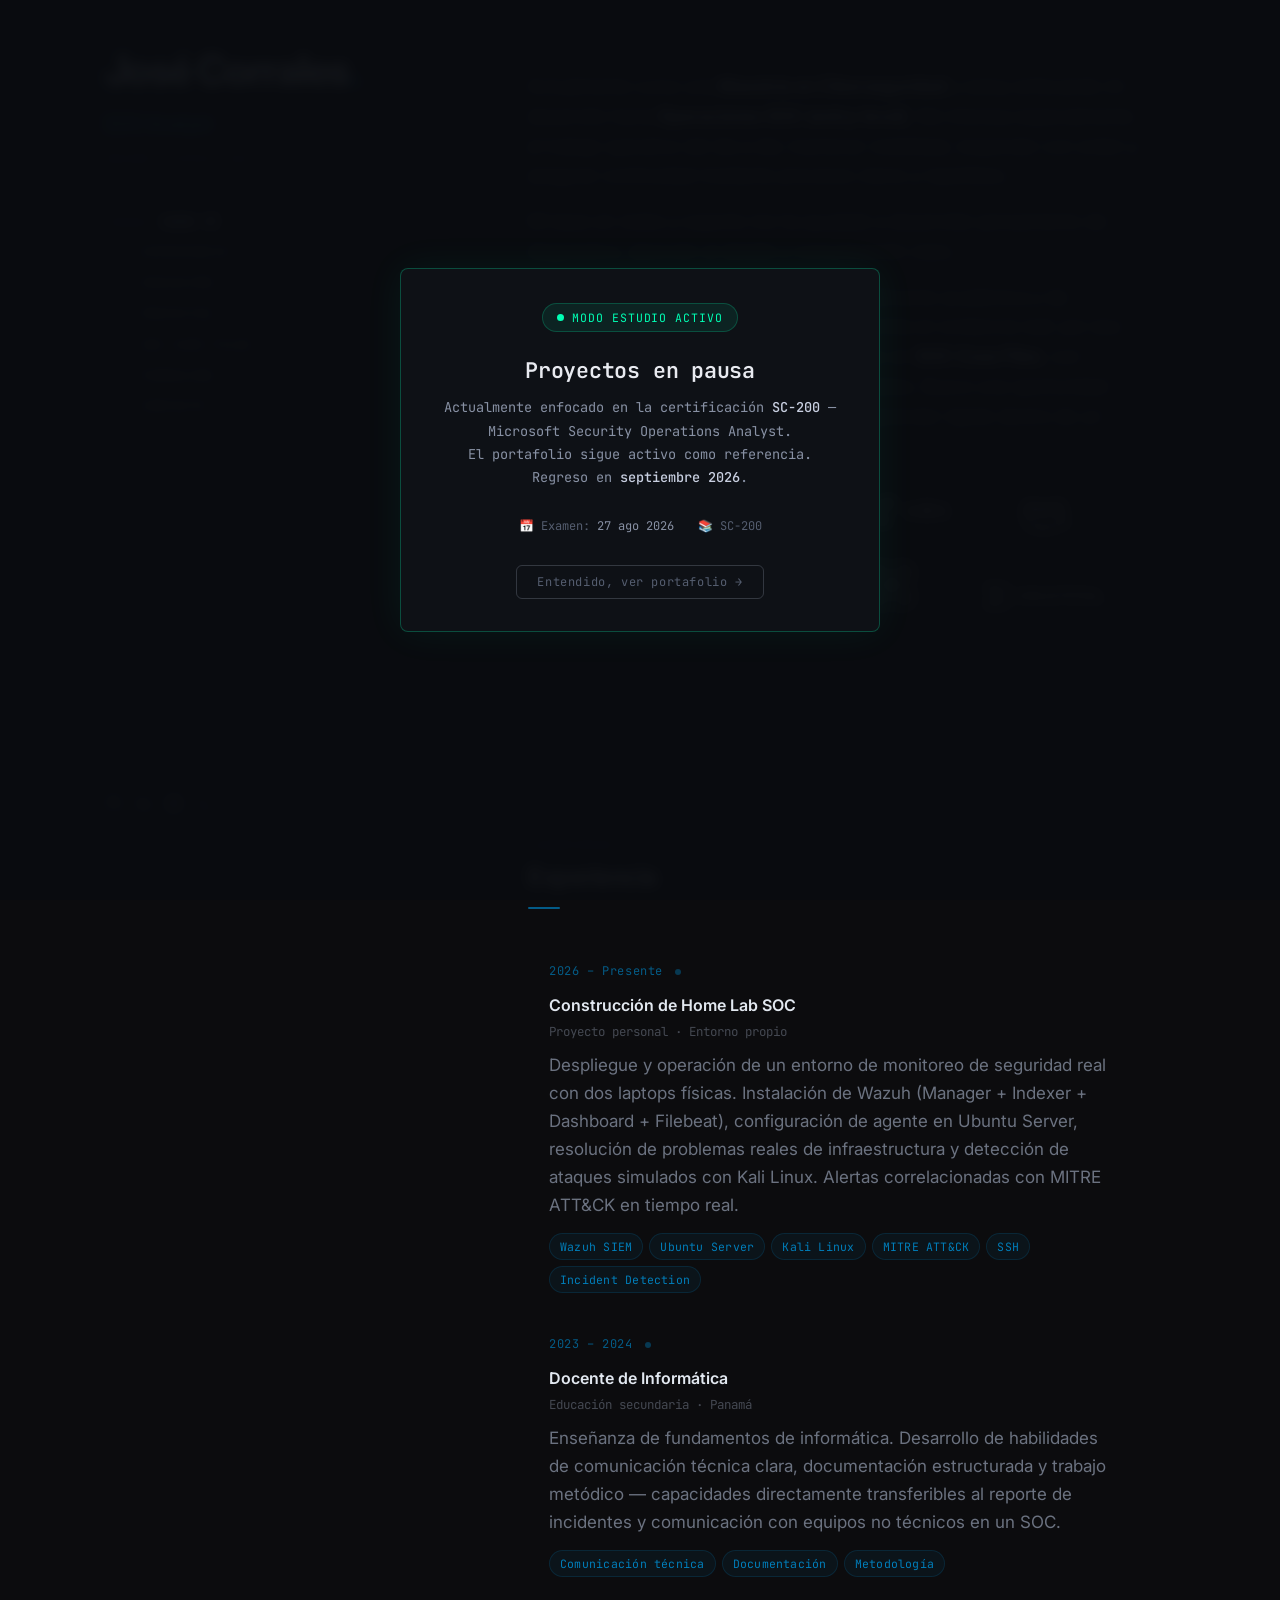
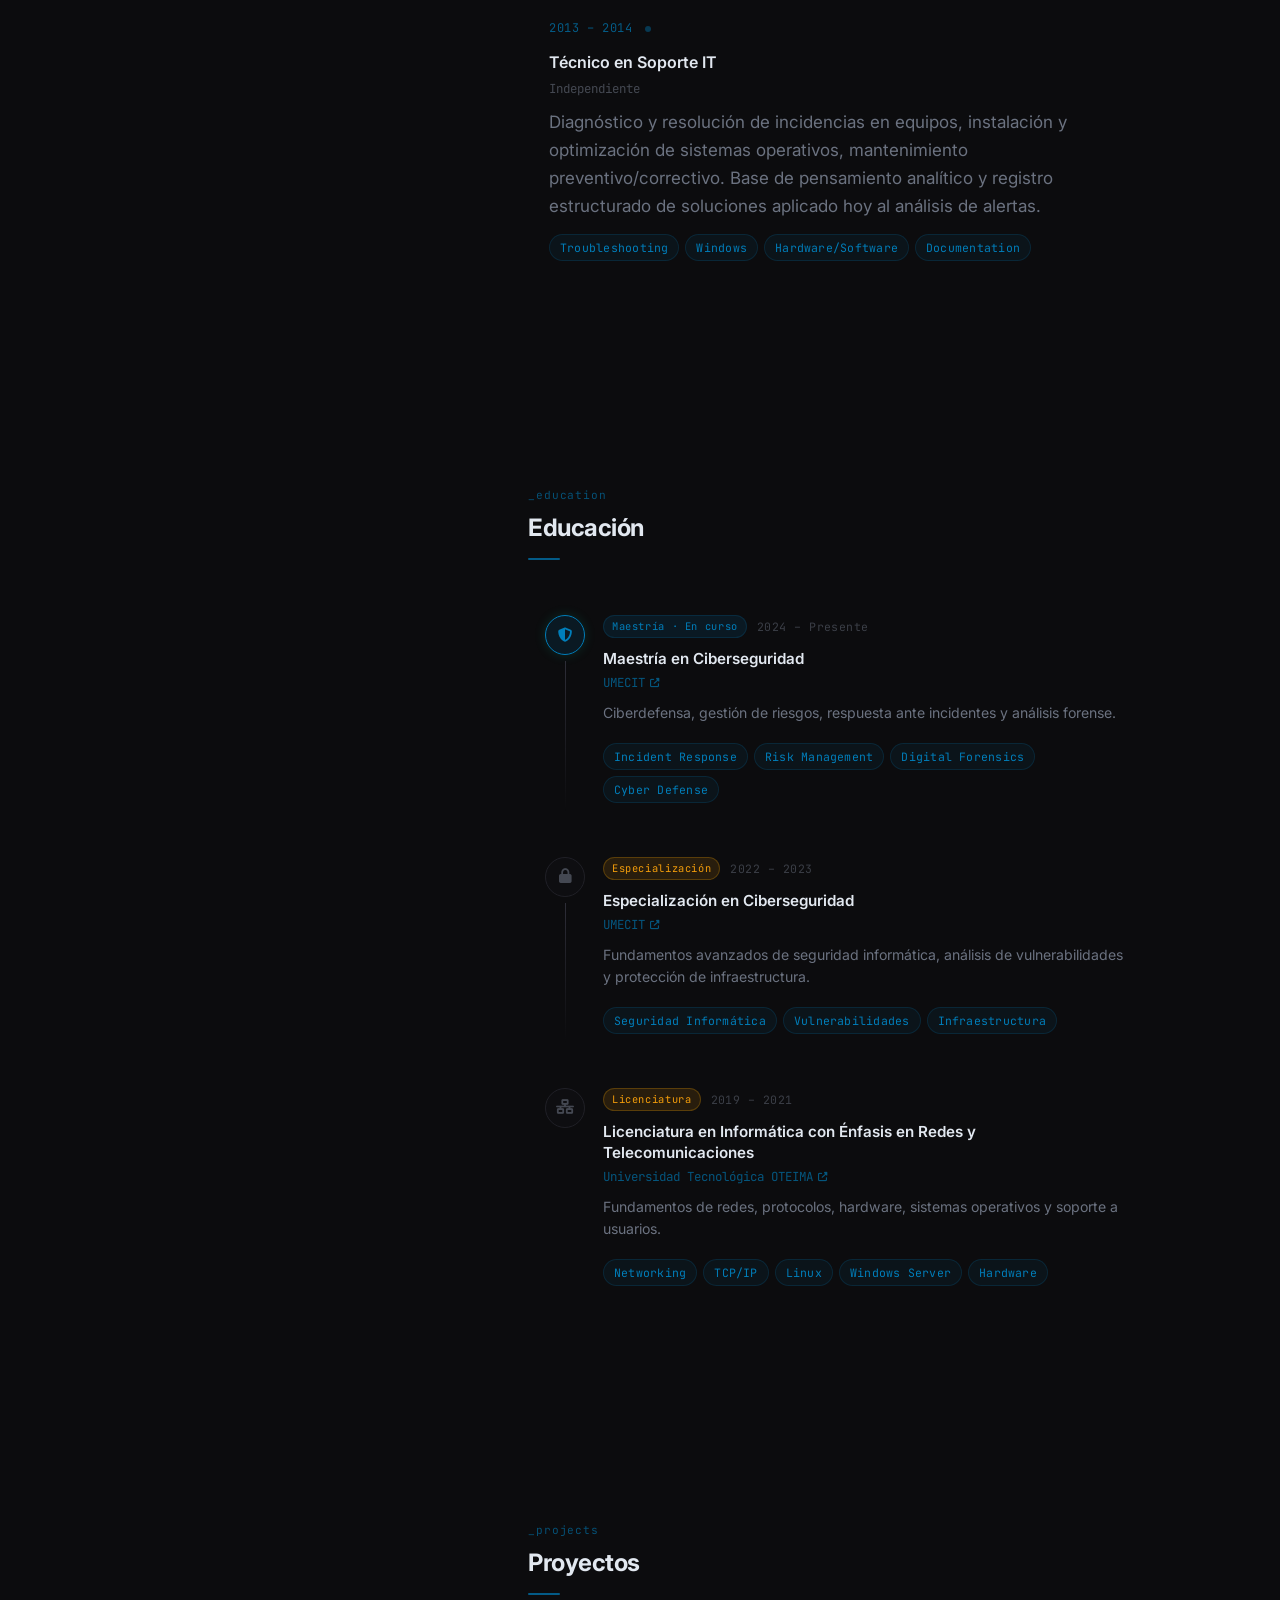
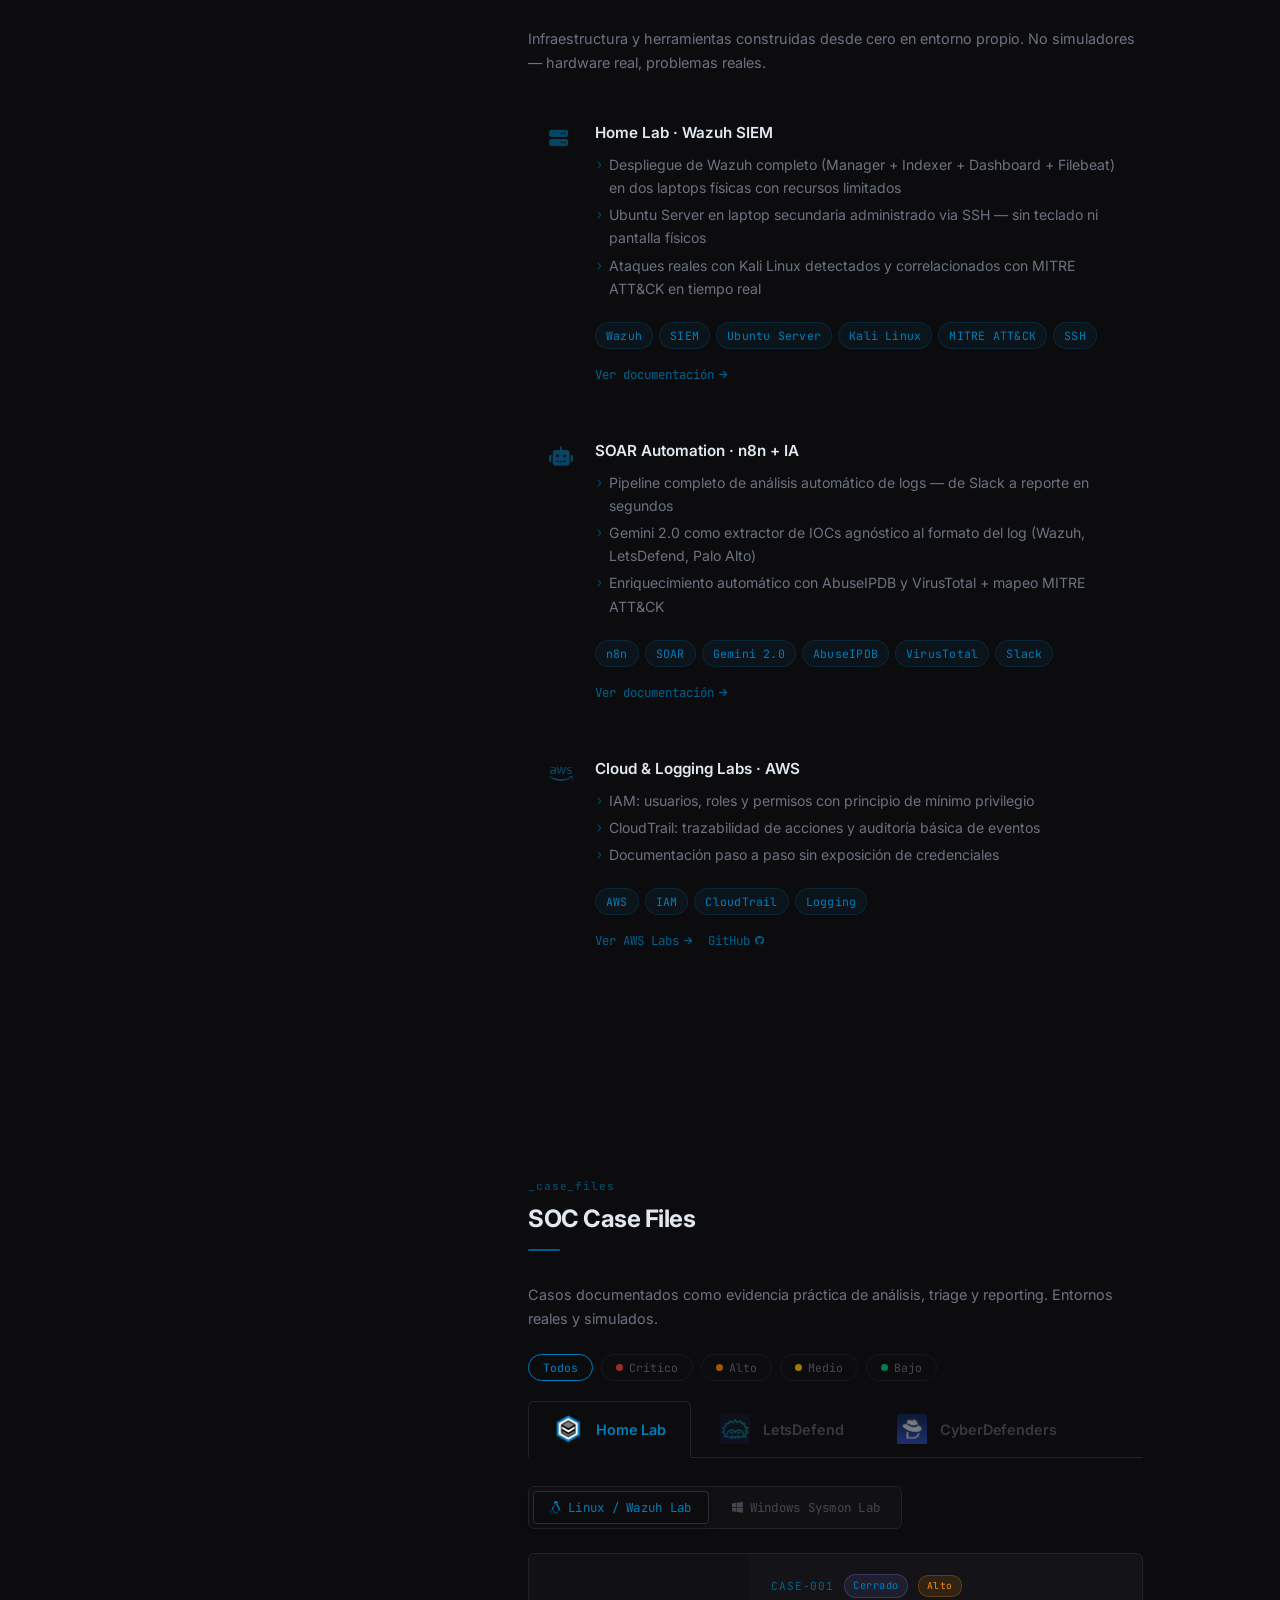
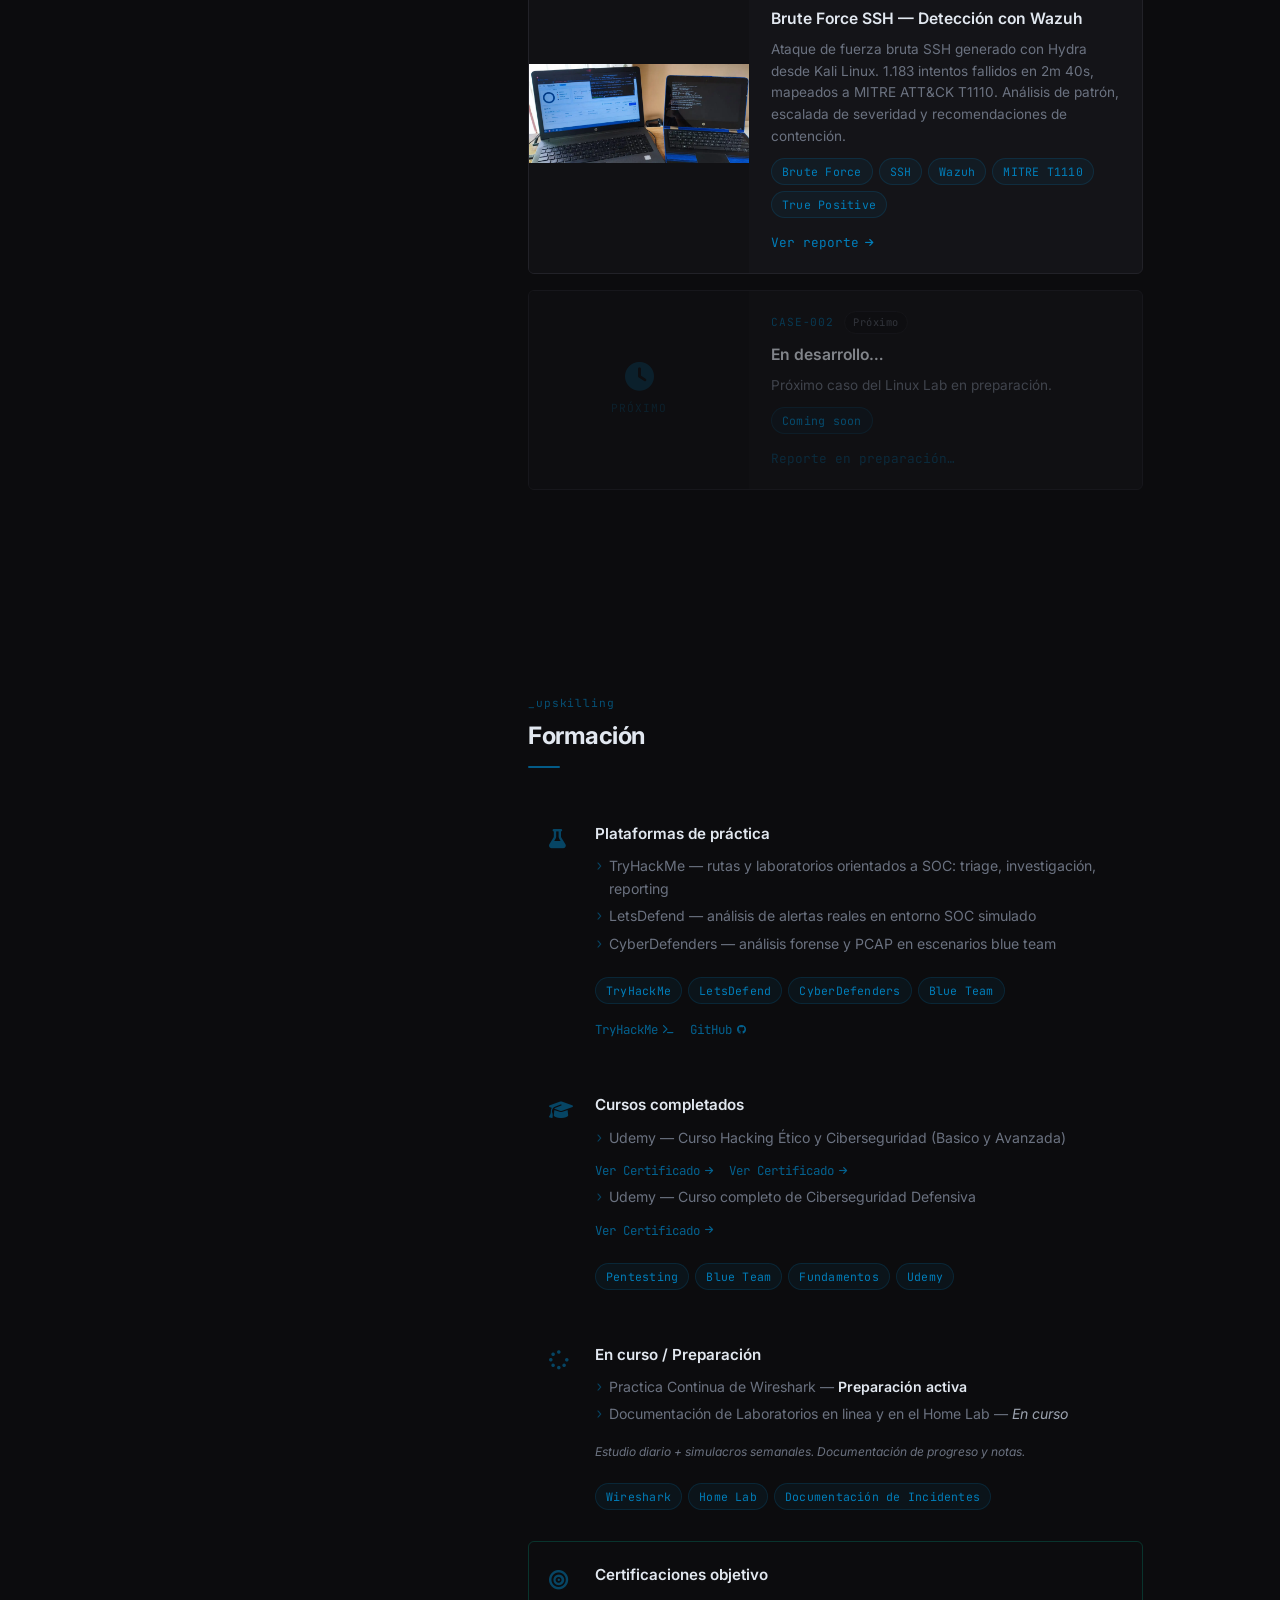
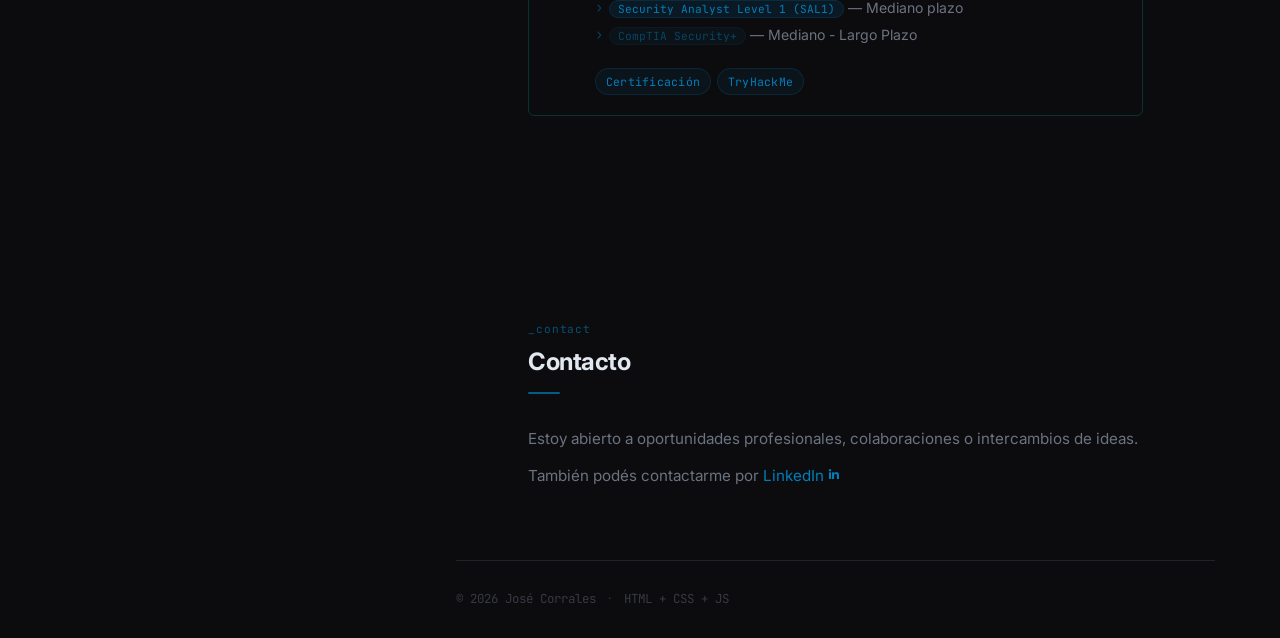
==== commit f0b25835: "Update certification description in index.html" ====
--- a/index.html
+++ b/index.html
@@ -954,7 +954,7 @@
                         <div class="up-card-body">
                             <h3>Certificaciones objetivo</h3>
                             <ul>
-                                <li><span class="cert-pill">Security Analyst Level 1 (SAL1)</span> — Medicano plazo</li>
+                                <li><span class="cert-pill">Security Analyst Level 1 (SAL1)</span> — Mediano plazo</li>
                                 <li><span class="cert-pill dim-pill">CompTIA Security+</span> — Mediano - Largo Plazo</li>
                             </ul>
                             <!-- <p class="note">Respaldadas en evidencias prácticas: rooms TryHackMe + lab AWS.</p> -->
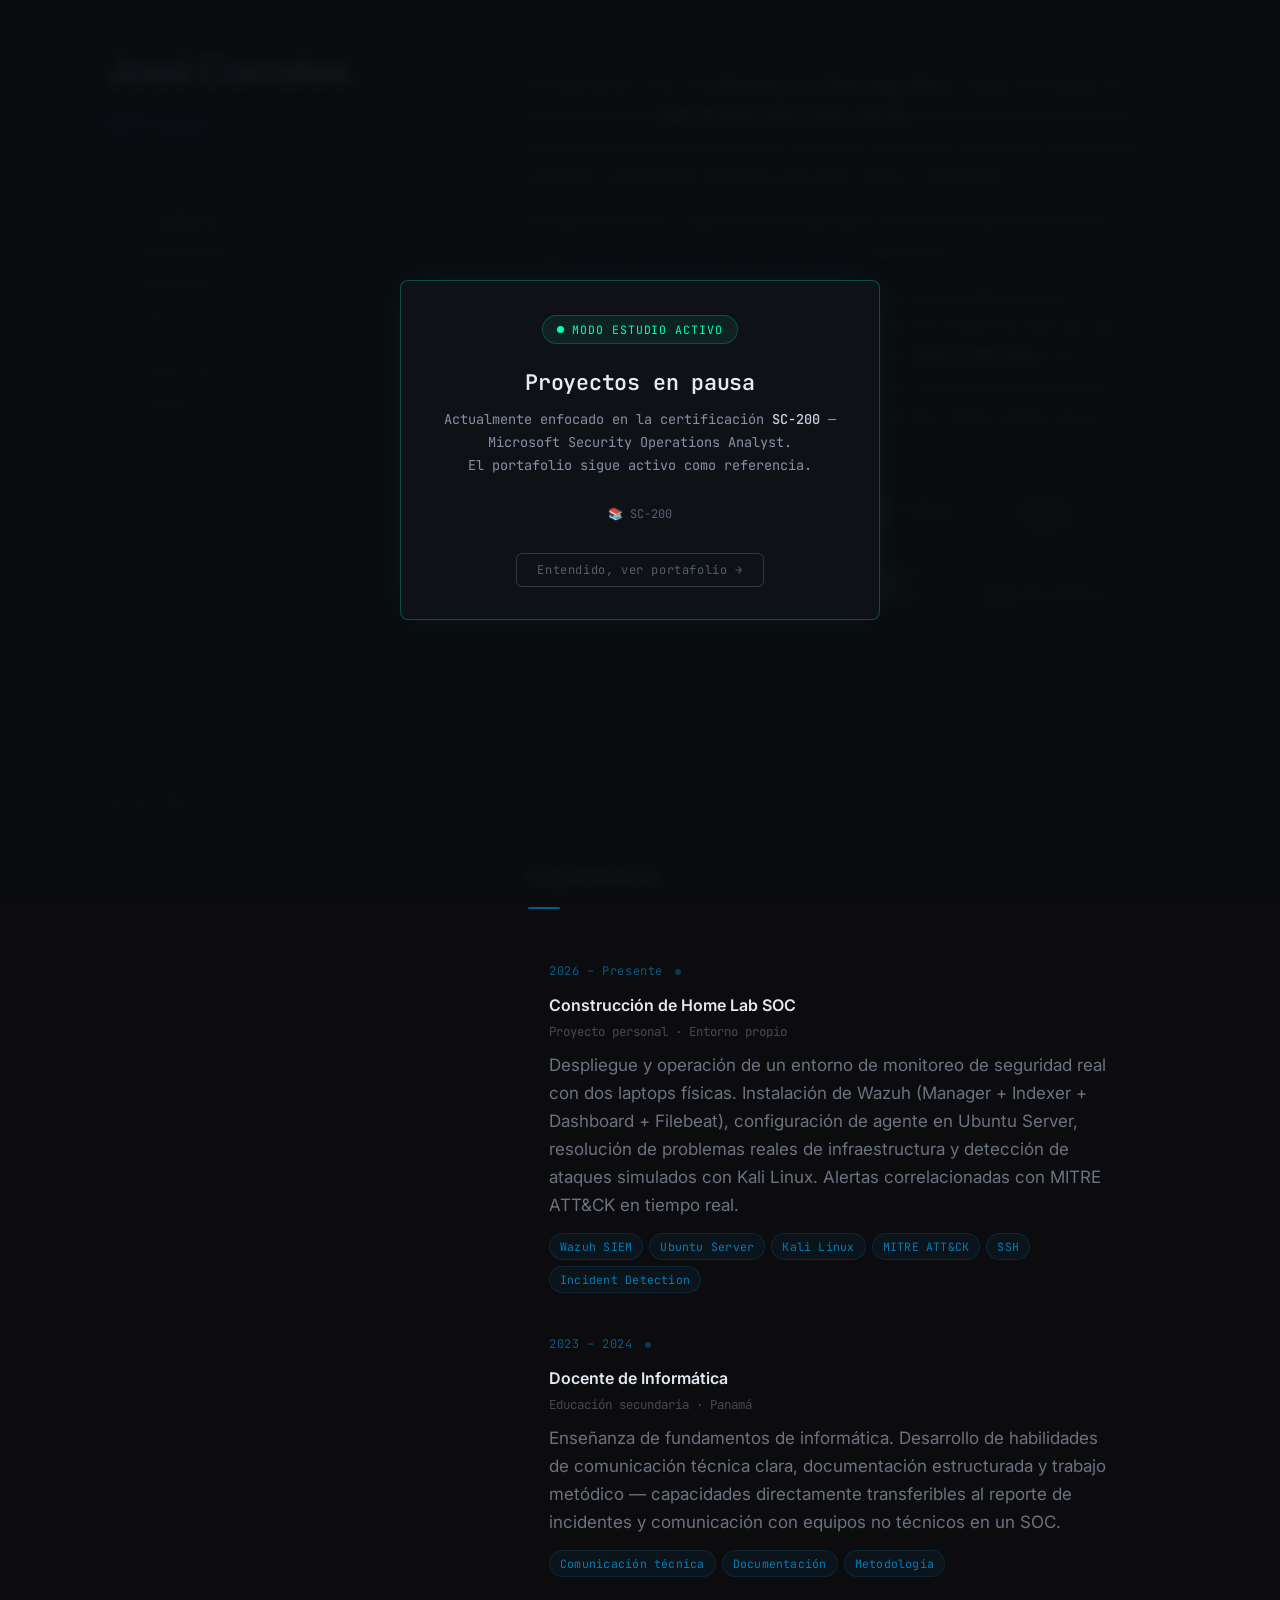
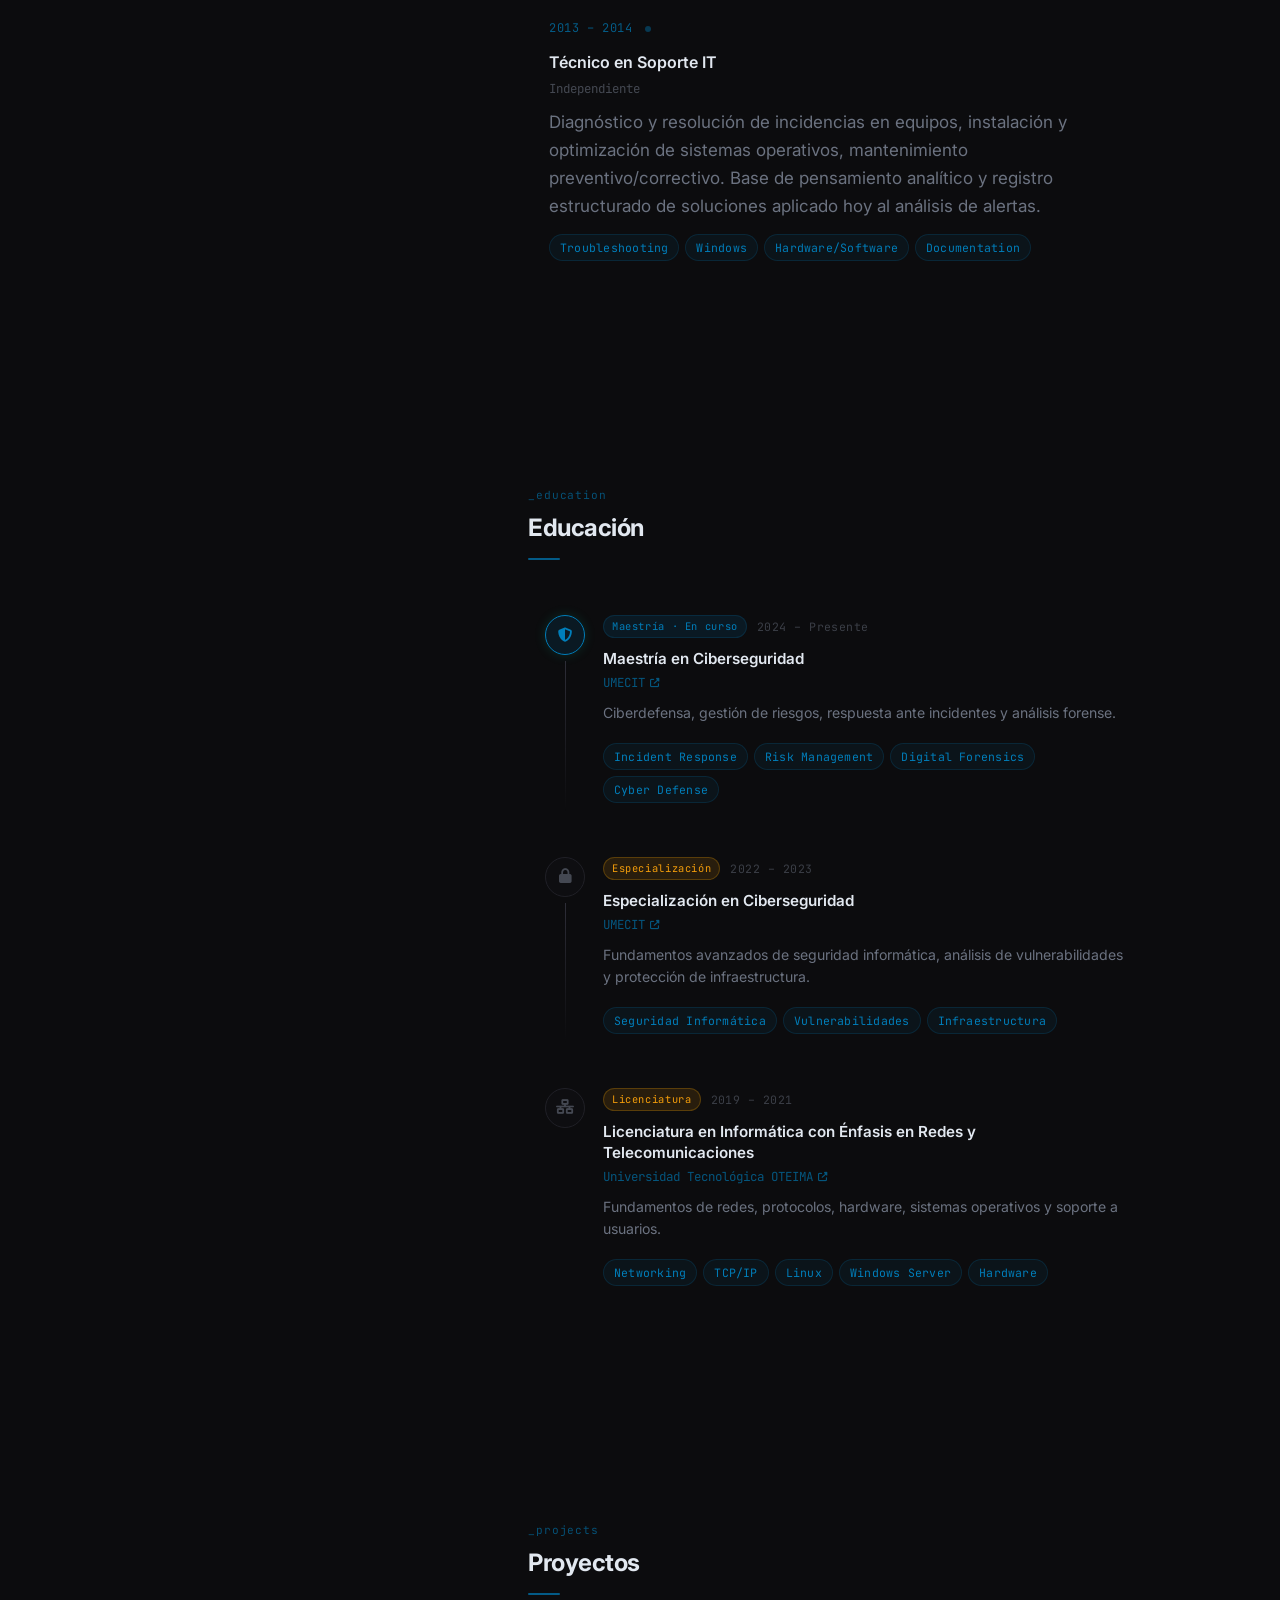
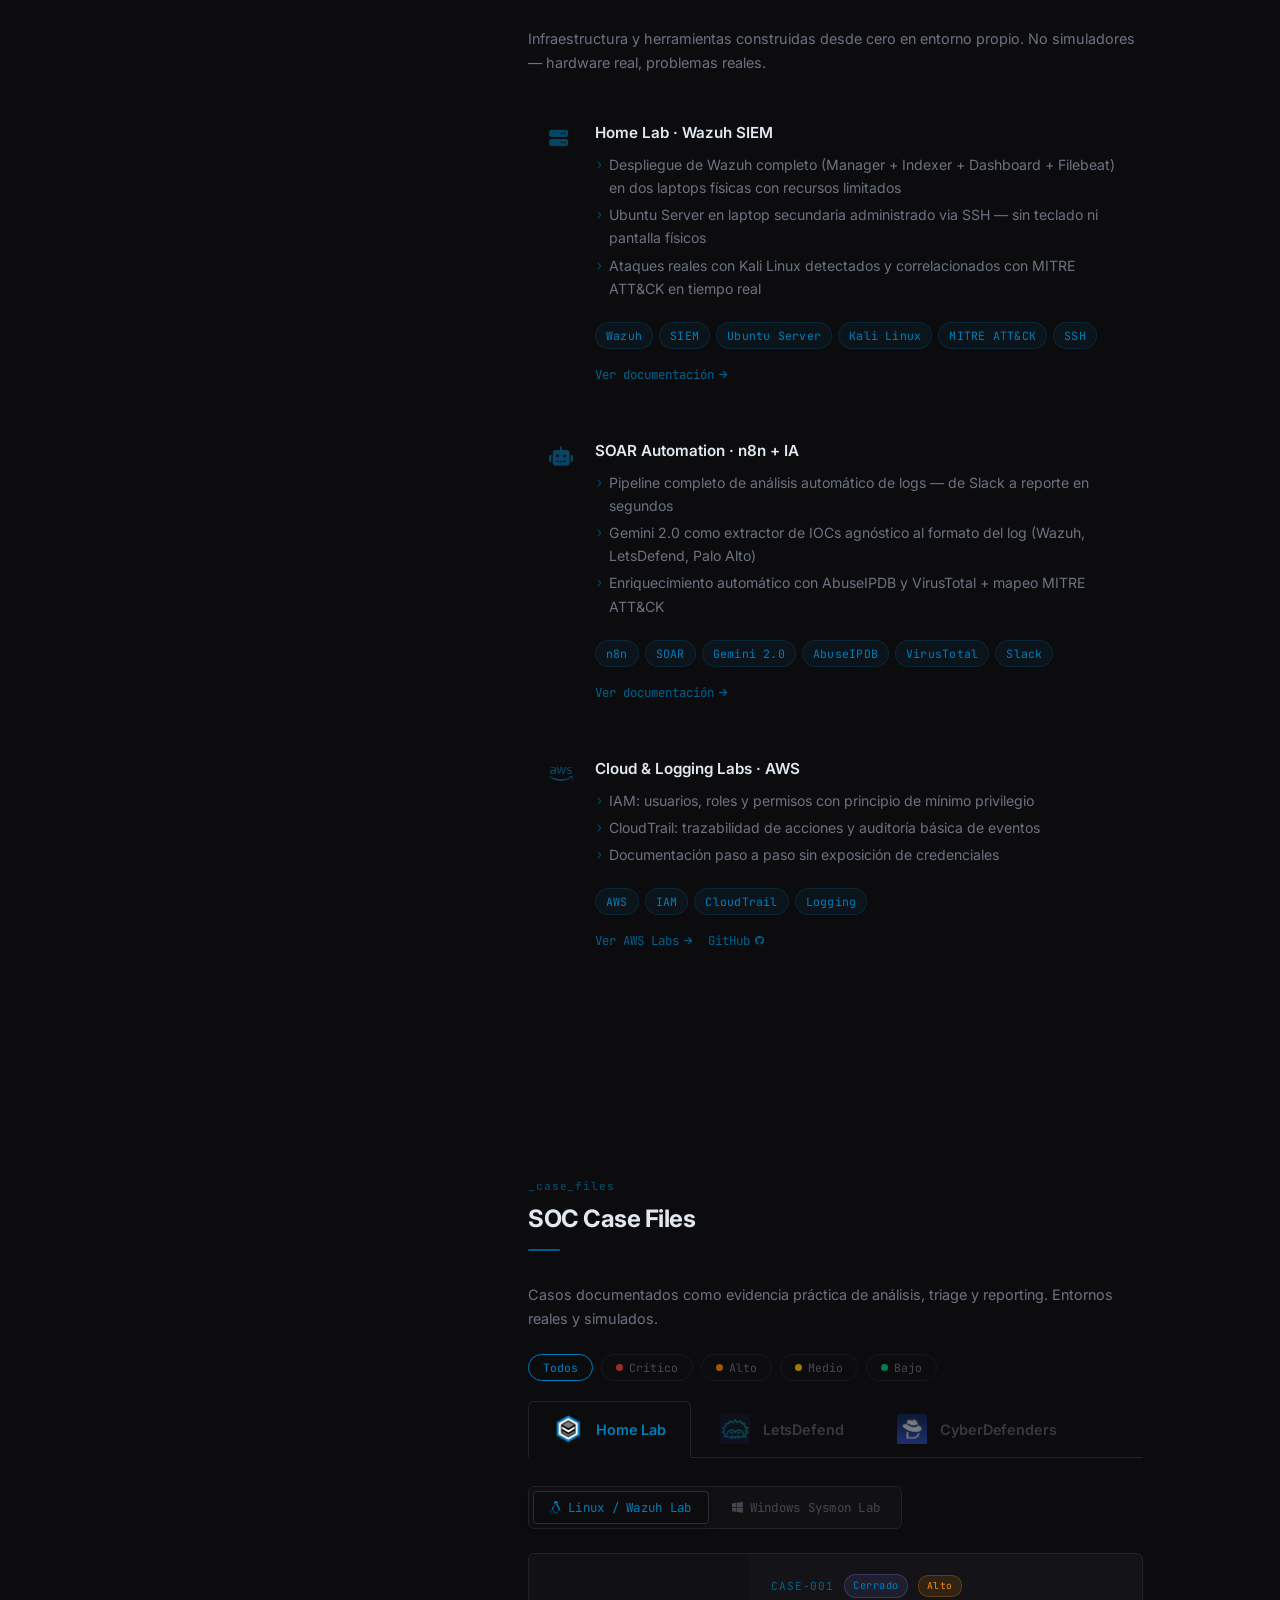
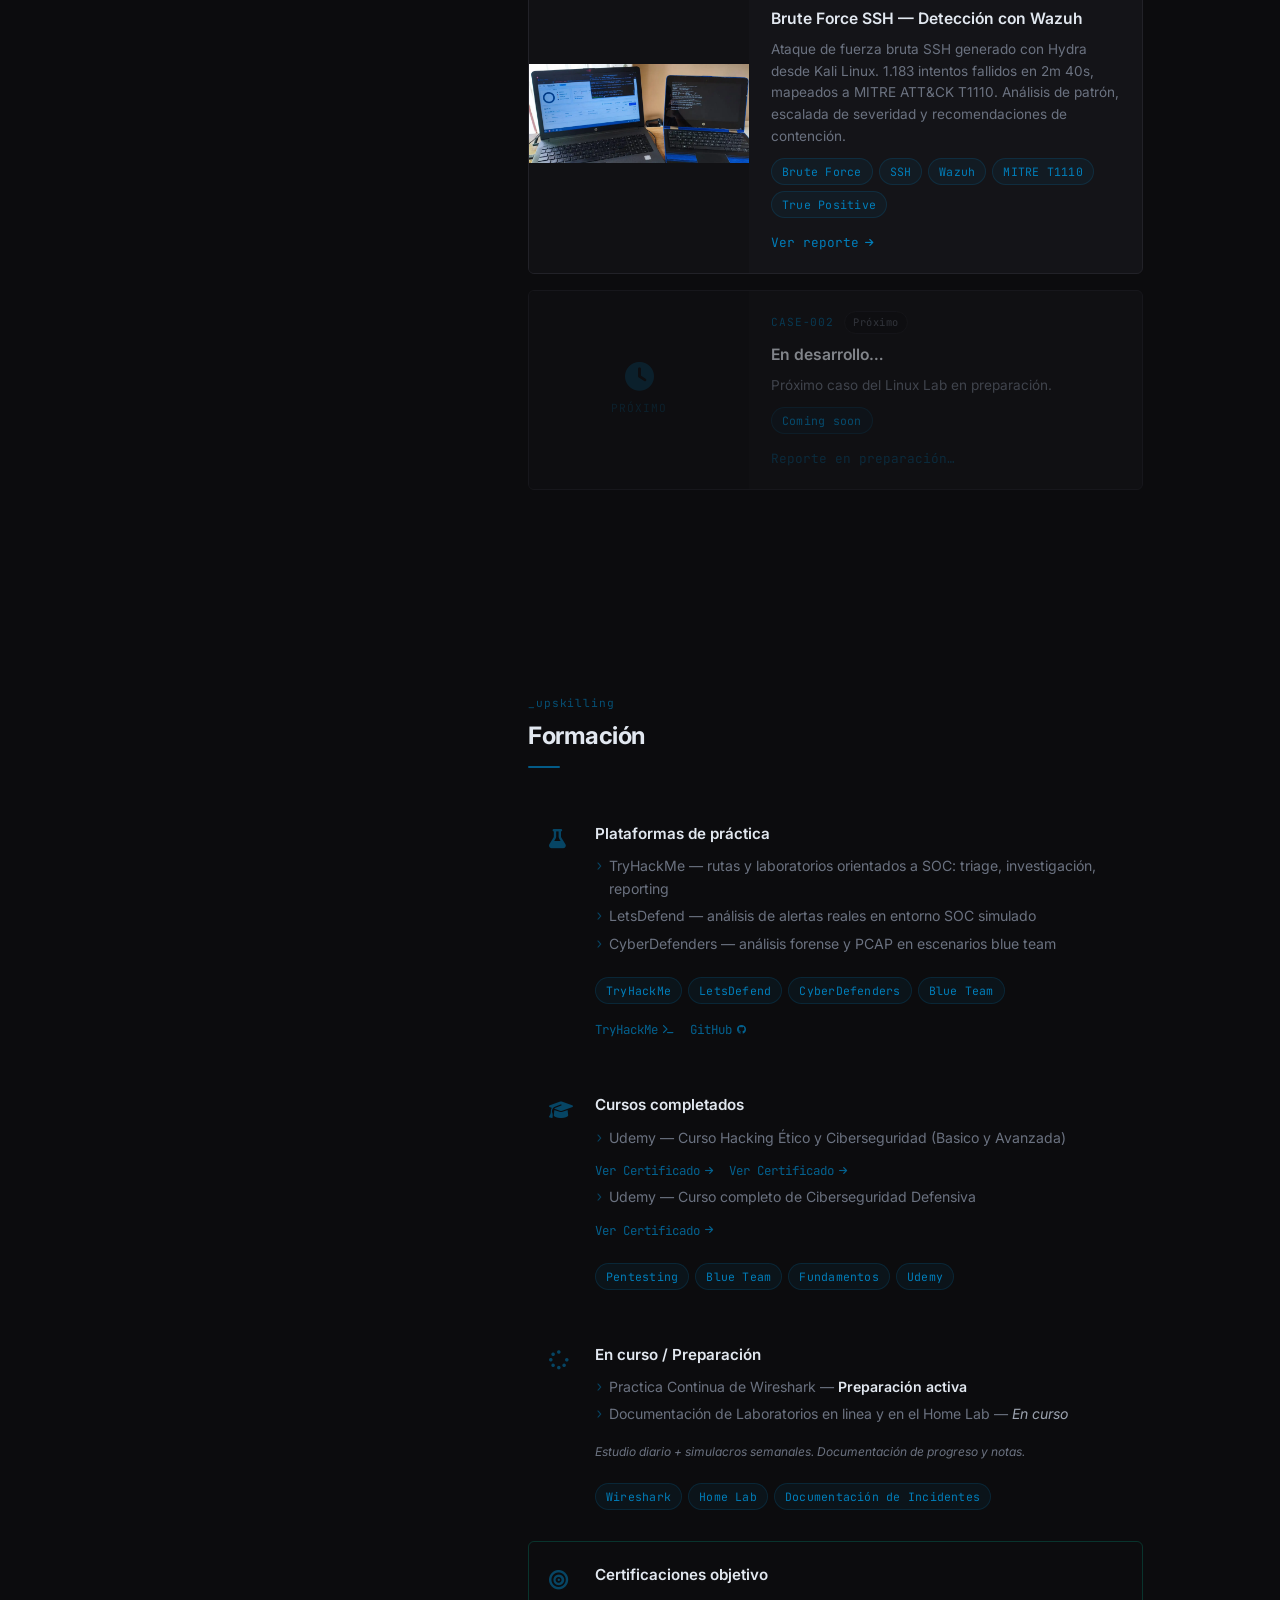
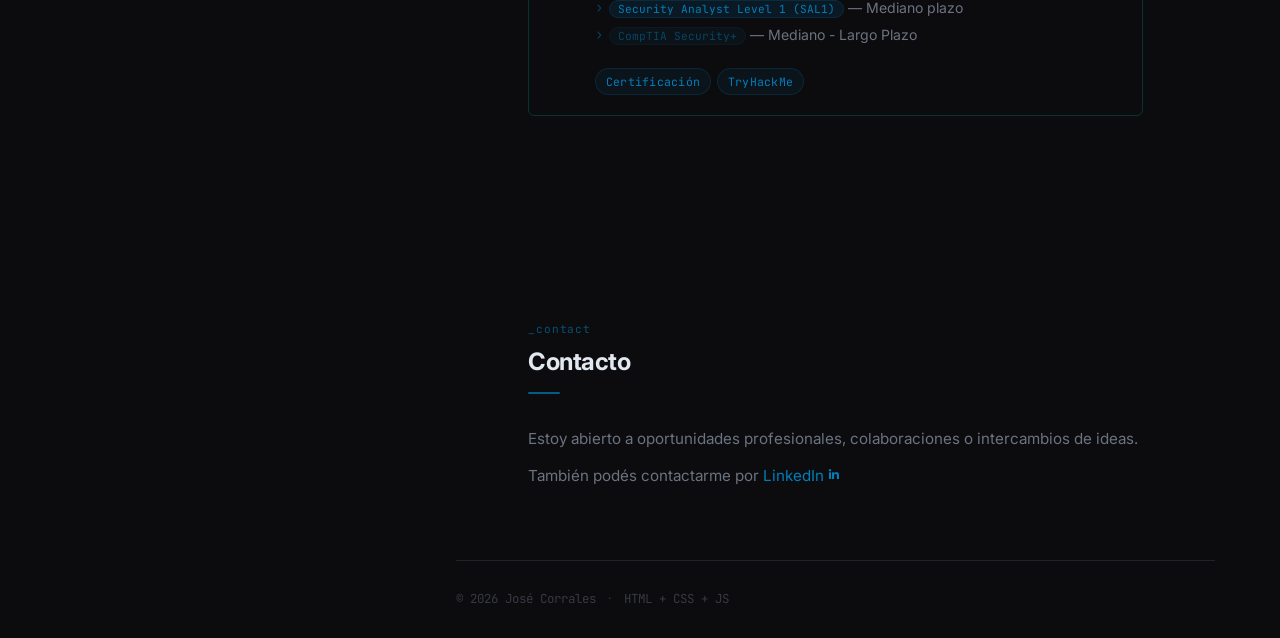
==== commit 1ae56d3c: "Update index.html" ====
--- a/index.html
+++ b/index.html
@@ -1205,8 +1205,7 @@
       Actualmente enfocado en la certificación
       <span style="color: #c8cfe0; font-weight: 500;">SC-200</span>
       — Microsoft Security Operations Analyst.<br>
-      El portafolio sigue activo como referencia. Regreso en
-      <span style="color: #c8cfe0; font-weight: 500;">septiembre 2026</span>.
+      El portafolio sigue activo como referencia.
     </p>
 
     <!-- Meta info -->
@@ -1218,7 +1217,7 @@
       font-size: 0.75rem;
       color: #555e70;
     ">
-      <span>📅 Examen: <span style="color:#8891a4">27 ago 2026</span></span>
+      
       <span>📚 SC-200</span>
     </div>
 
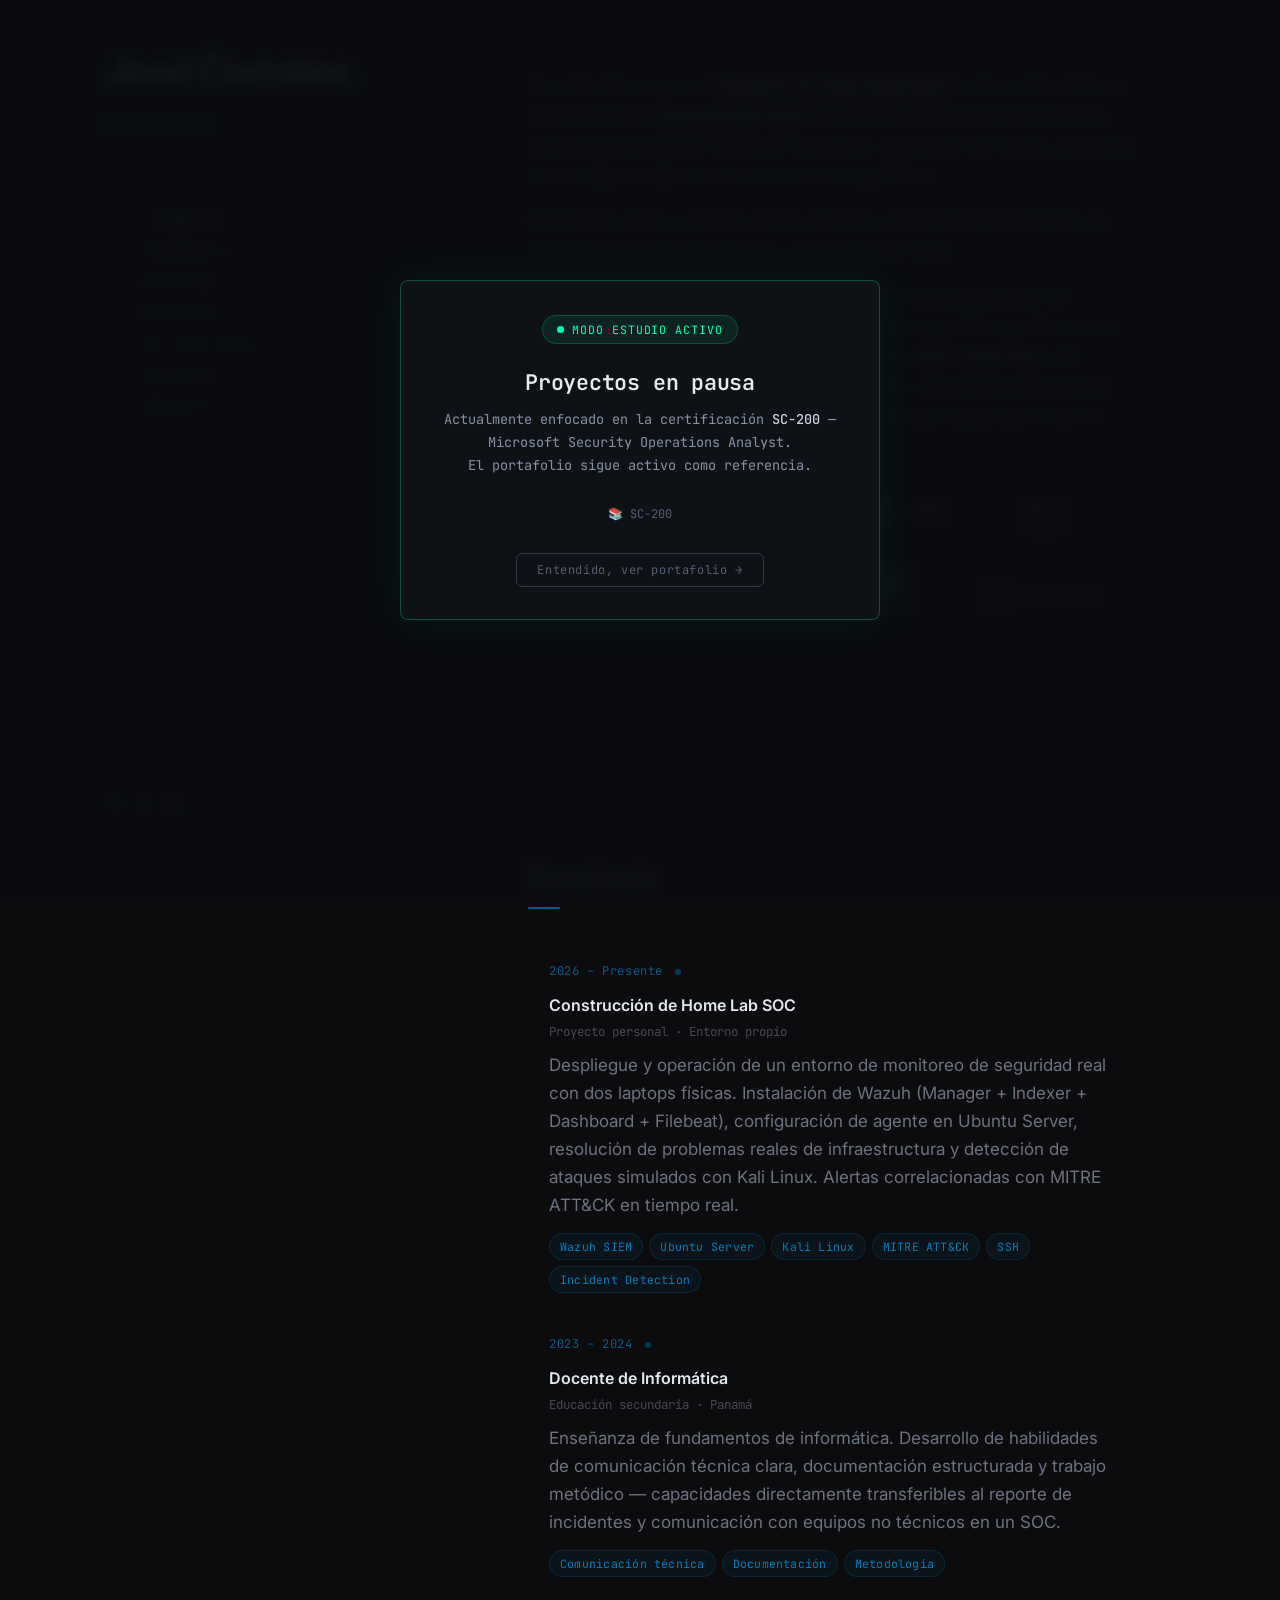
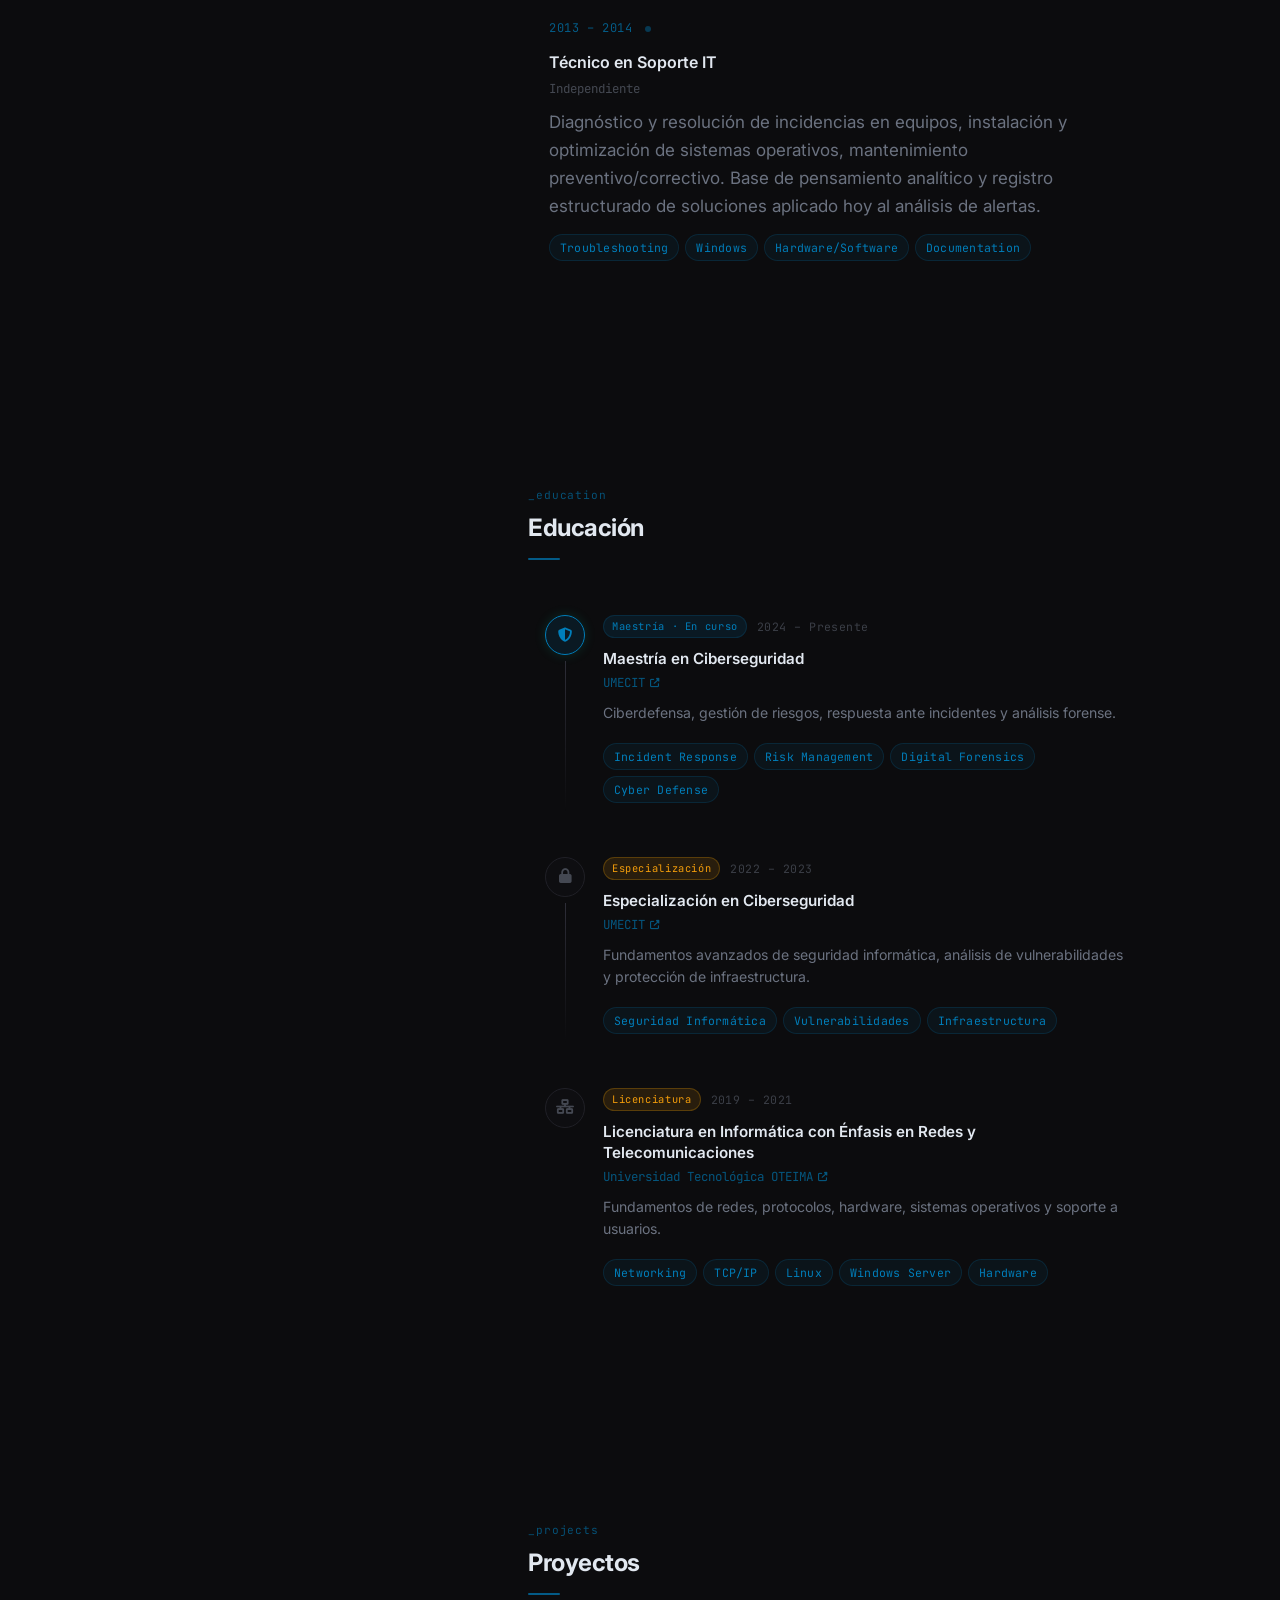
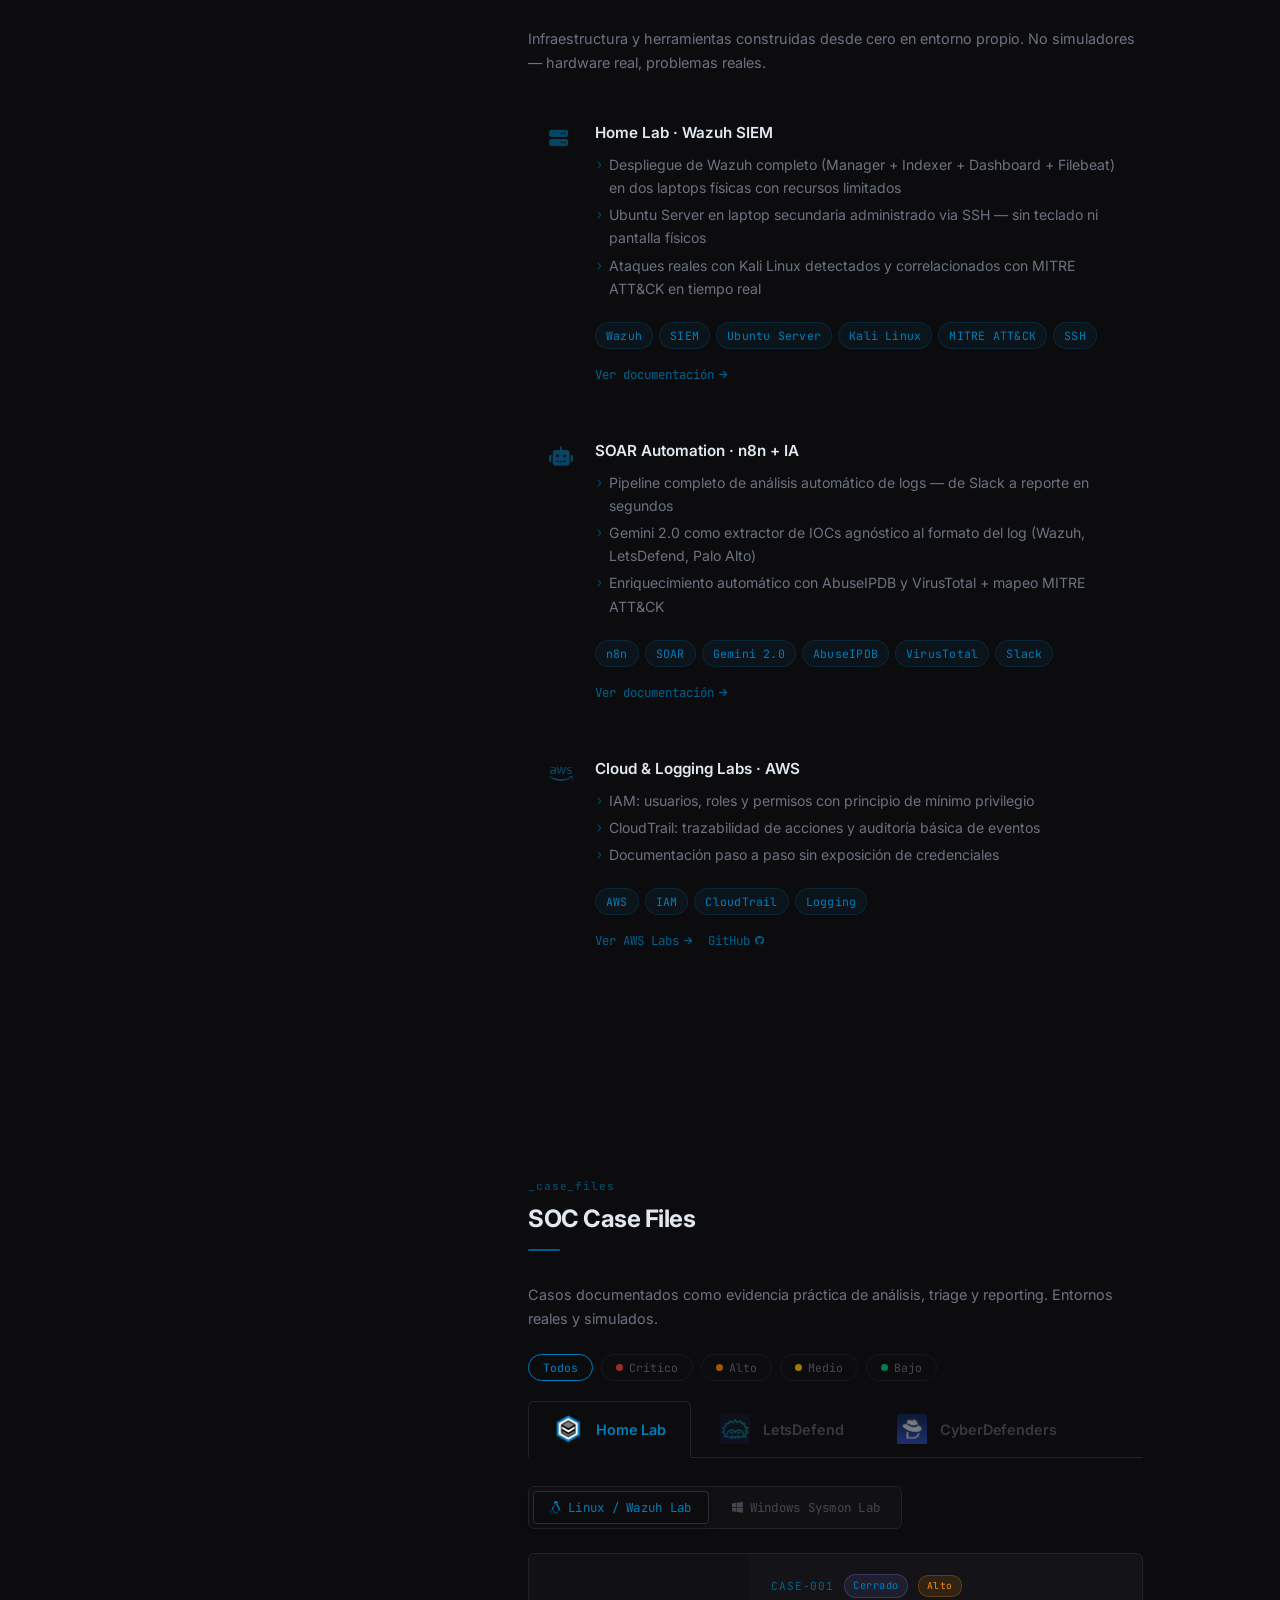
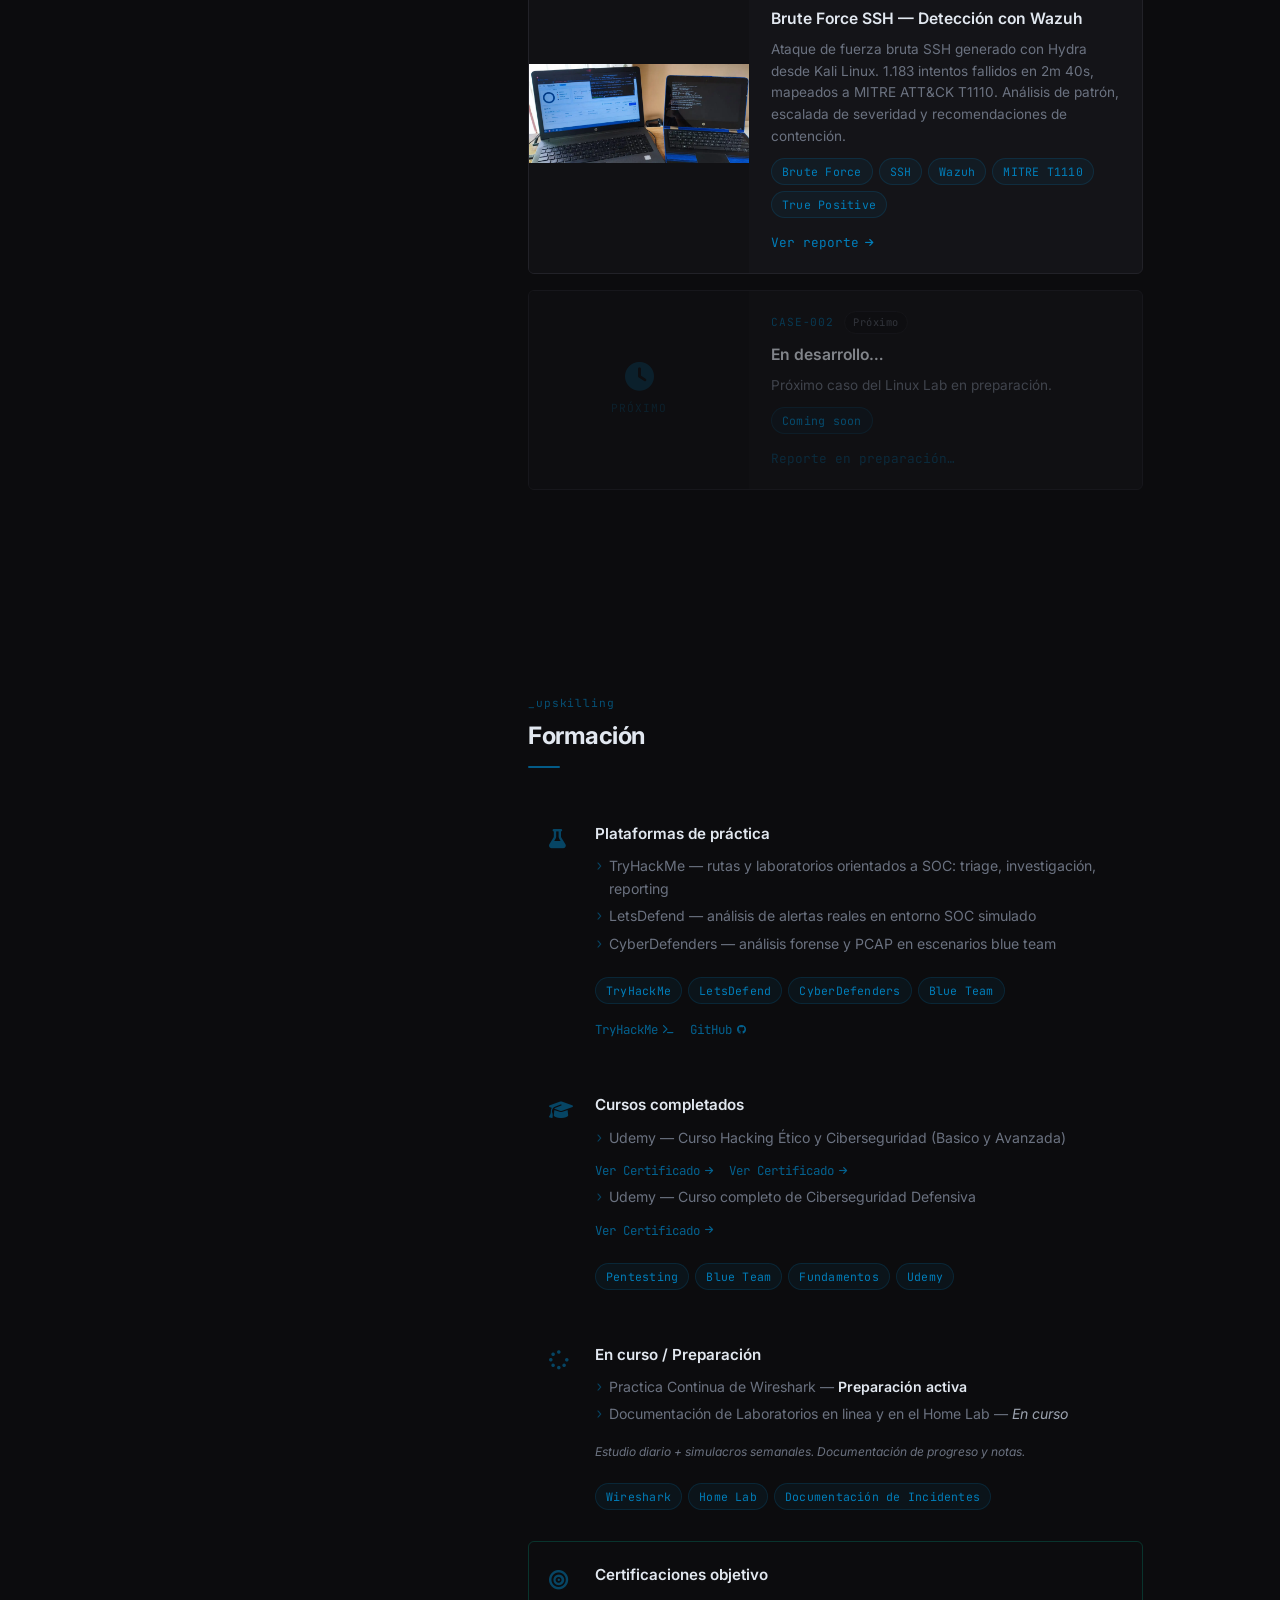
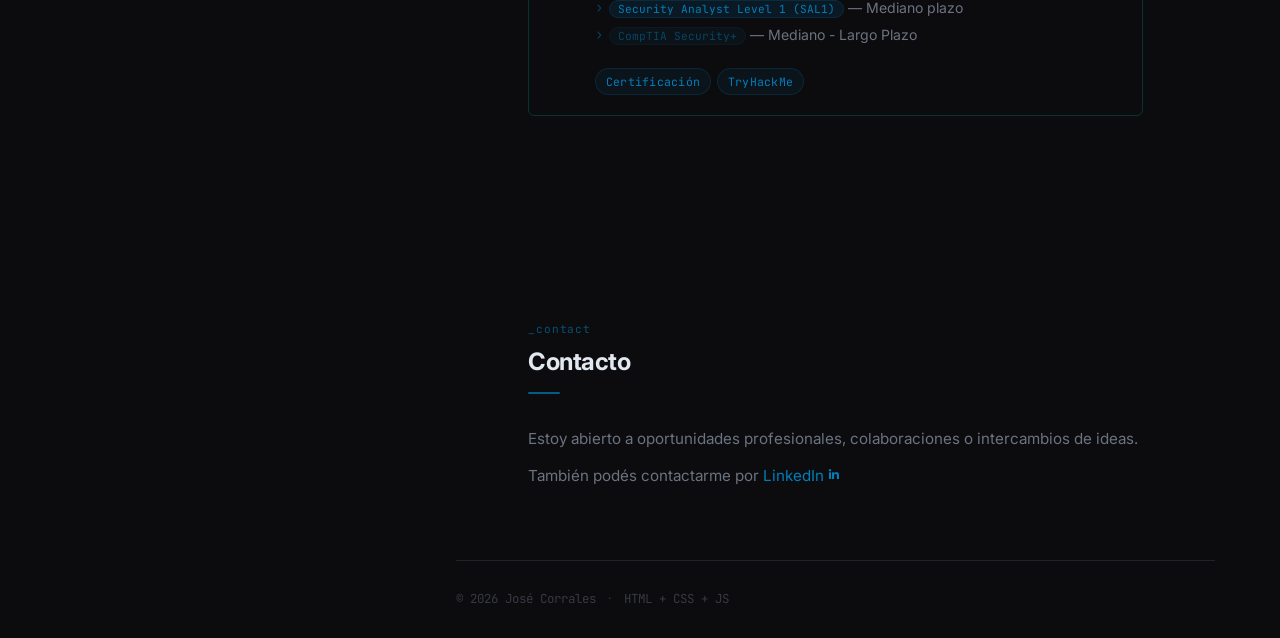
==== commit 8e7fbeab: "Update index.html" ====
--- a/index.html
+++ b/index.html
@@ -69,7 +69,7 @@
             <section id="about">
                 <div class="about-body">
                     <p>
-                        Actualmente curso una <strong>Maestría en Ciberseguridad</strong> y estoy enfocando mi desarrollo hacia <strong>Operaciones SOC (entry-level)</strong>. Me interesa especialmente el trabajo operativo del día a día: mantener visibilidad, responder con orden y asegurar continuidad mediante procesos claros y repetibles.
+                        Actualmente curso una <strong>Maestría en Ciberseguridad</strong> y estoy enfocando mi desarrollo hacia <strong>Operaciones SOC</strong>. Me interesa especialmente el trabajo operativo del día a día: mantener visibilidad, responder con orden y asegurar continuidad mediante procesos claros y repetibles.
                     </p>
                     <p>
                         Mi base en redes y soporte me ha ayudado a desarrollar pensamiento de diagnóstico, atención al detalle y comunicación clara.
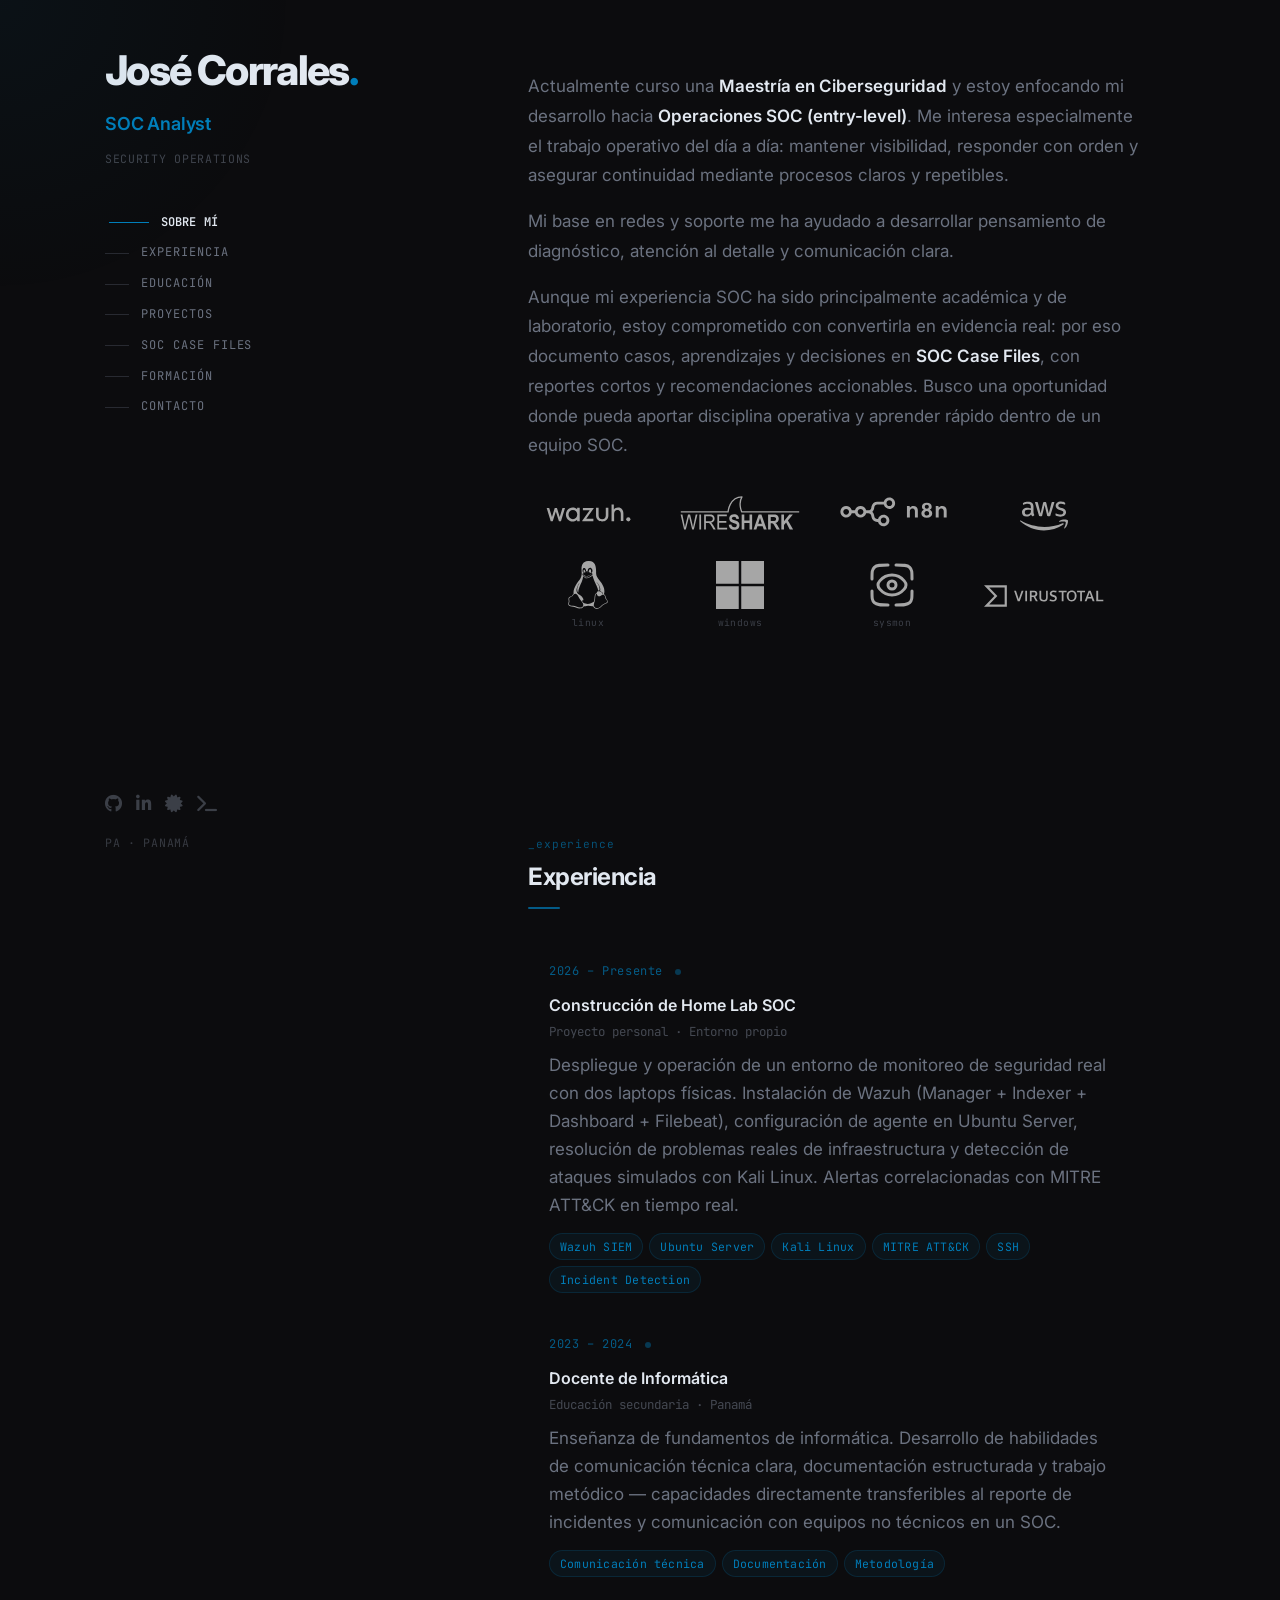
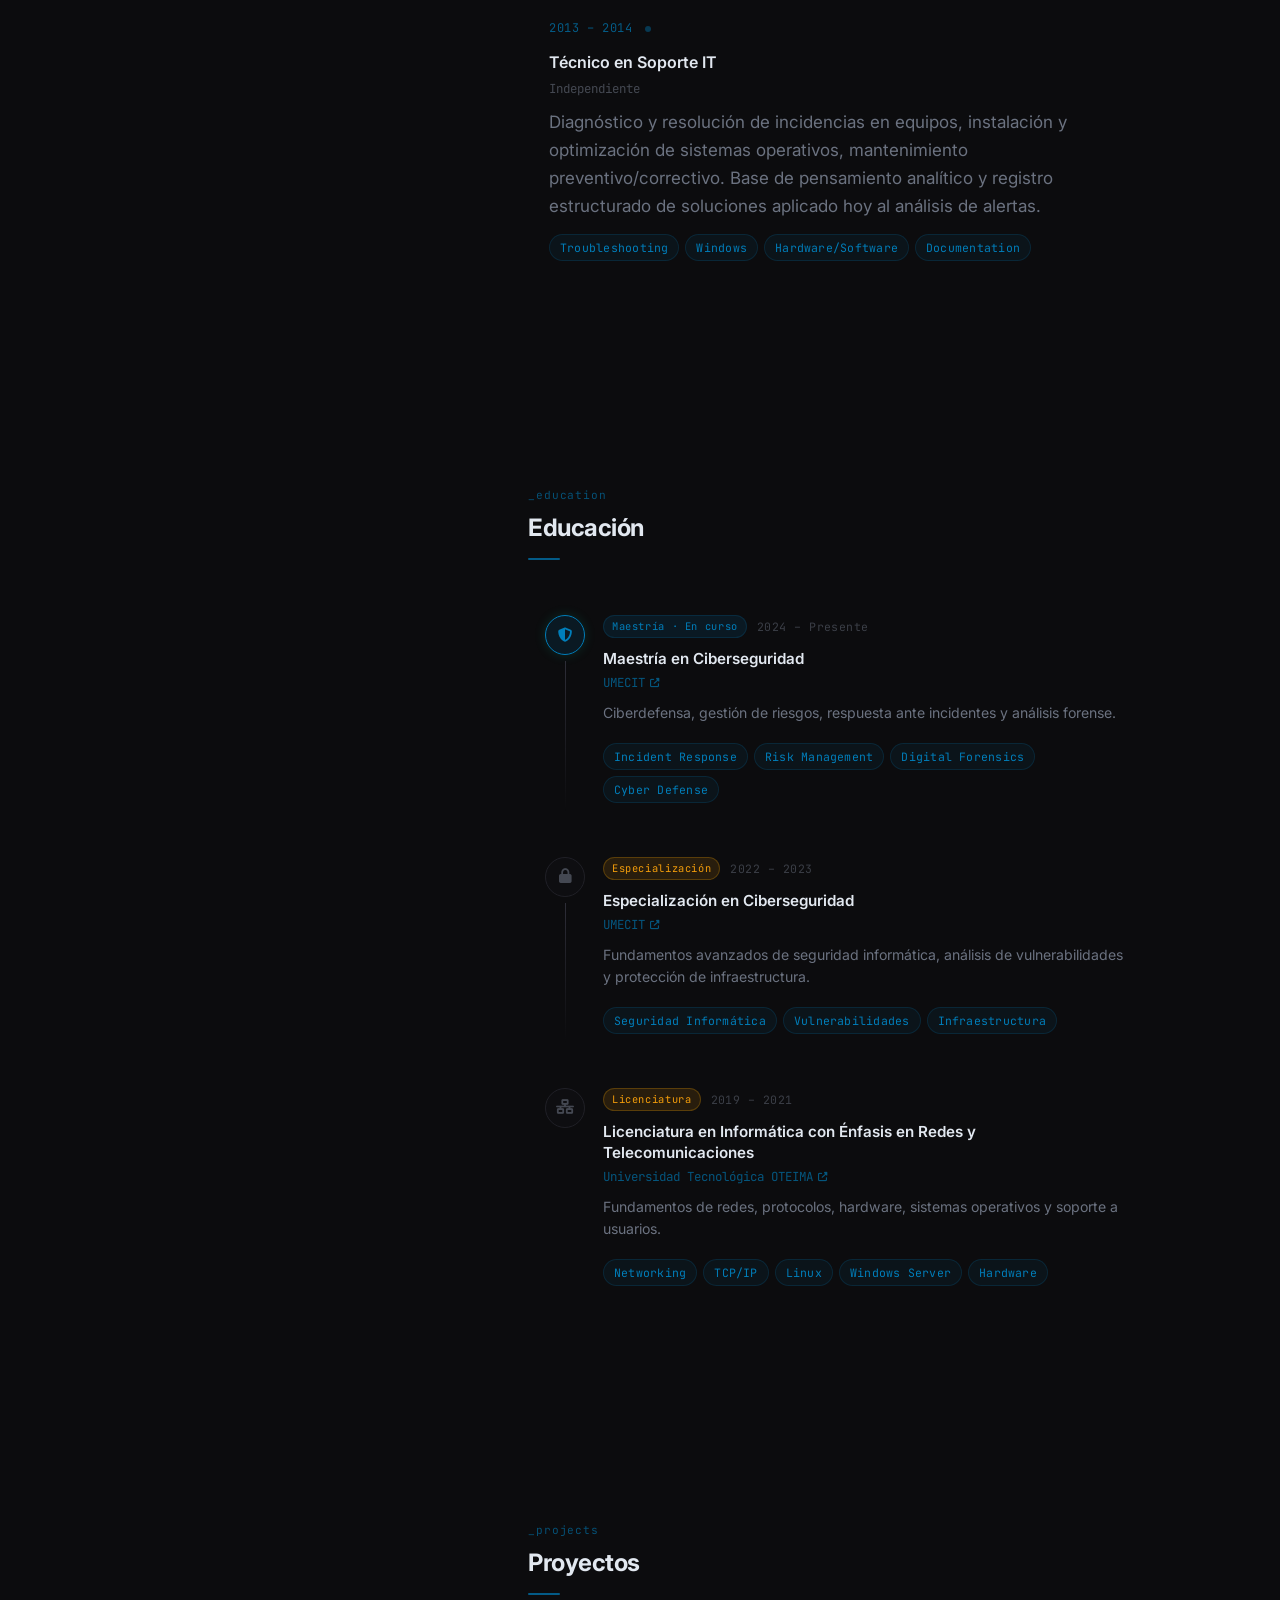
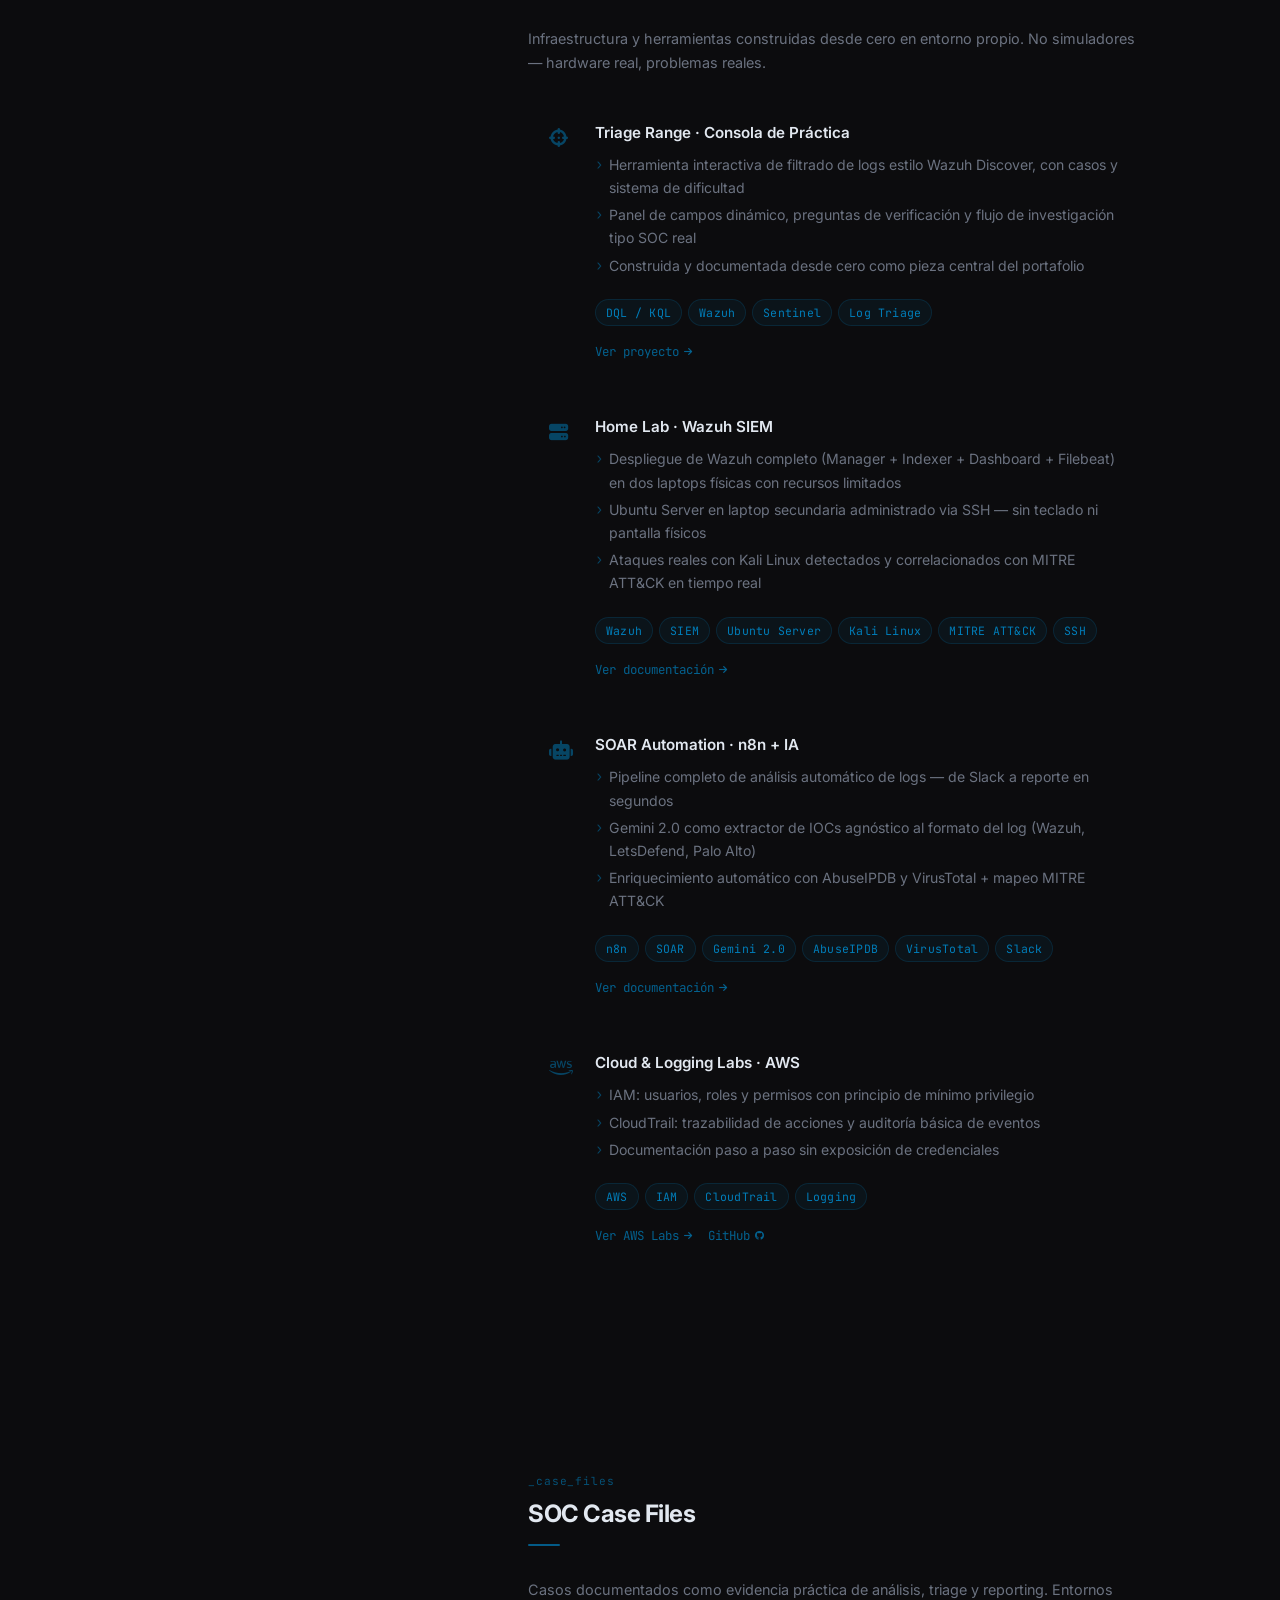
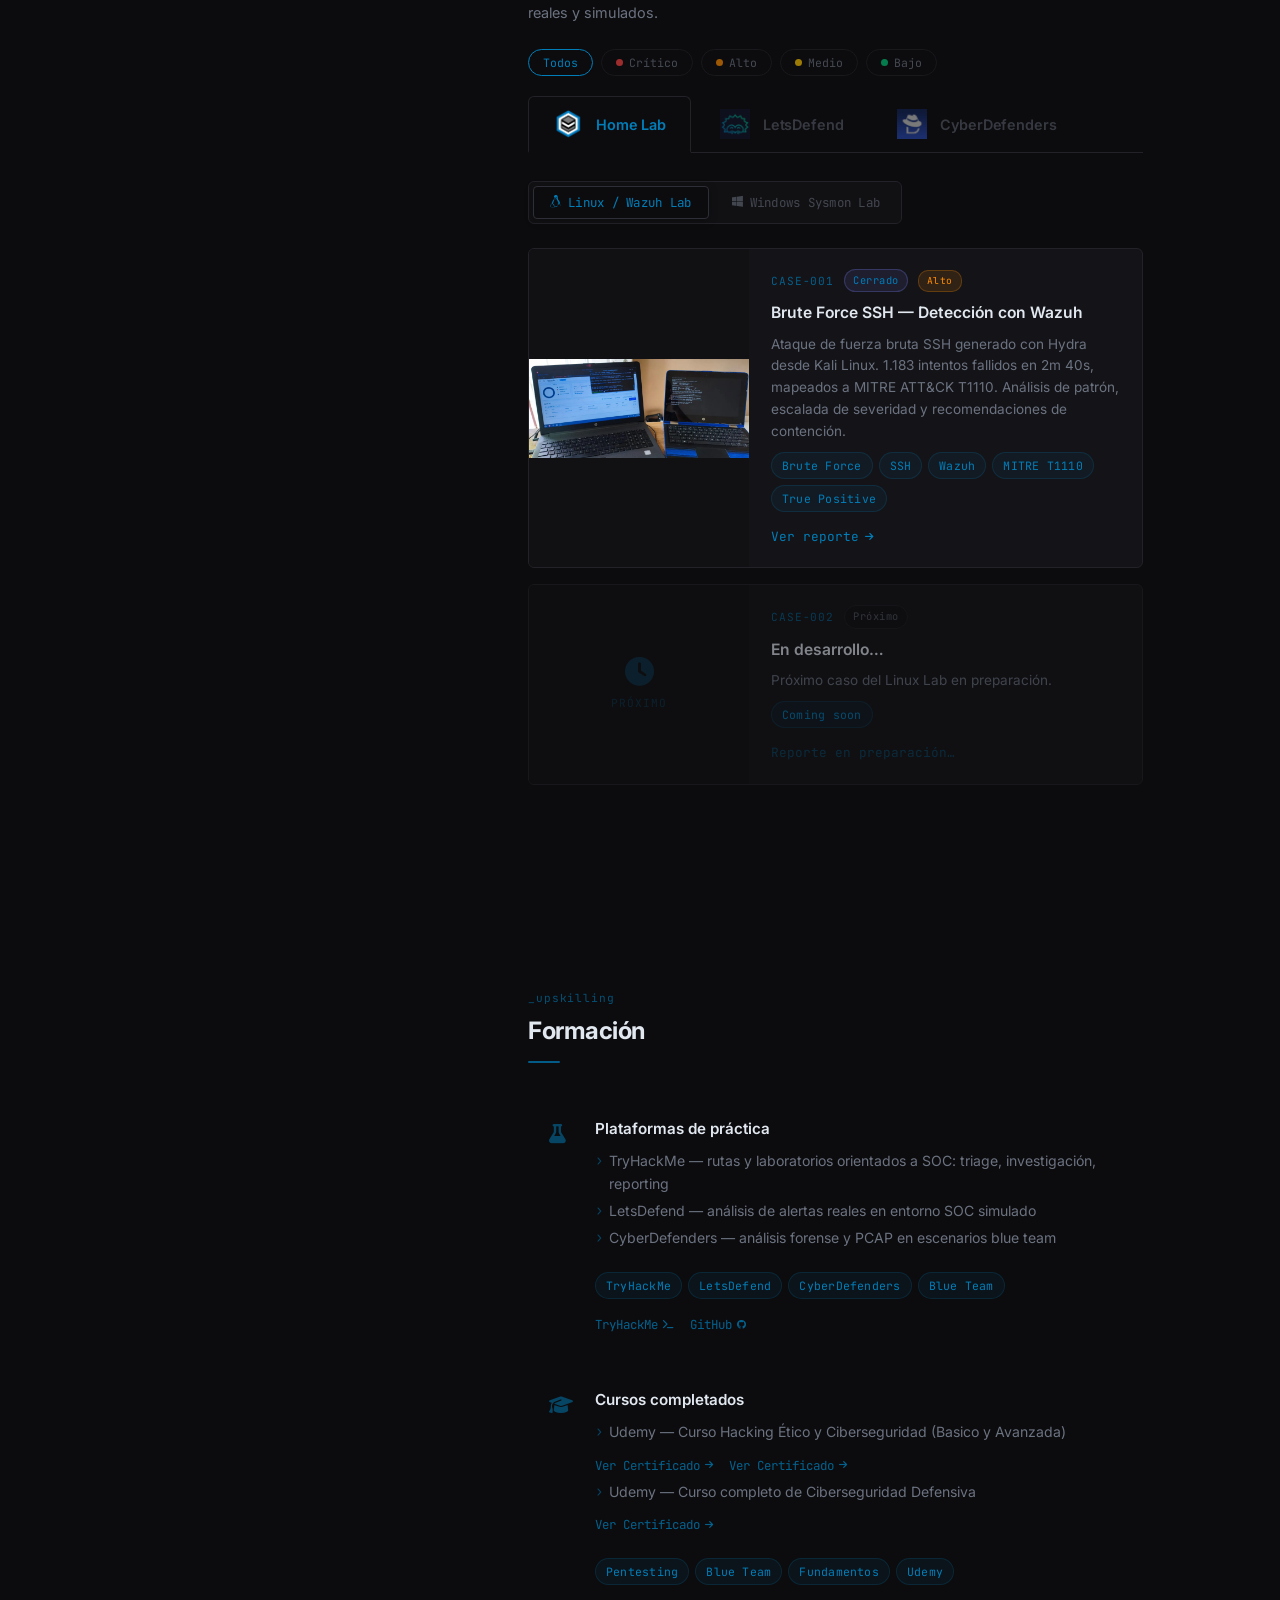
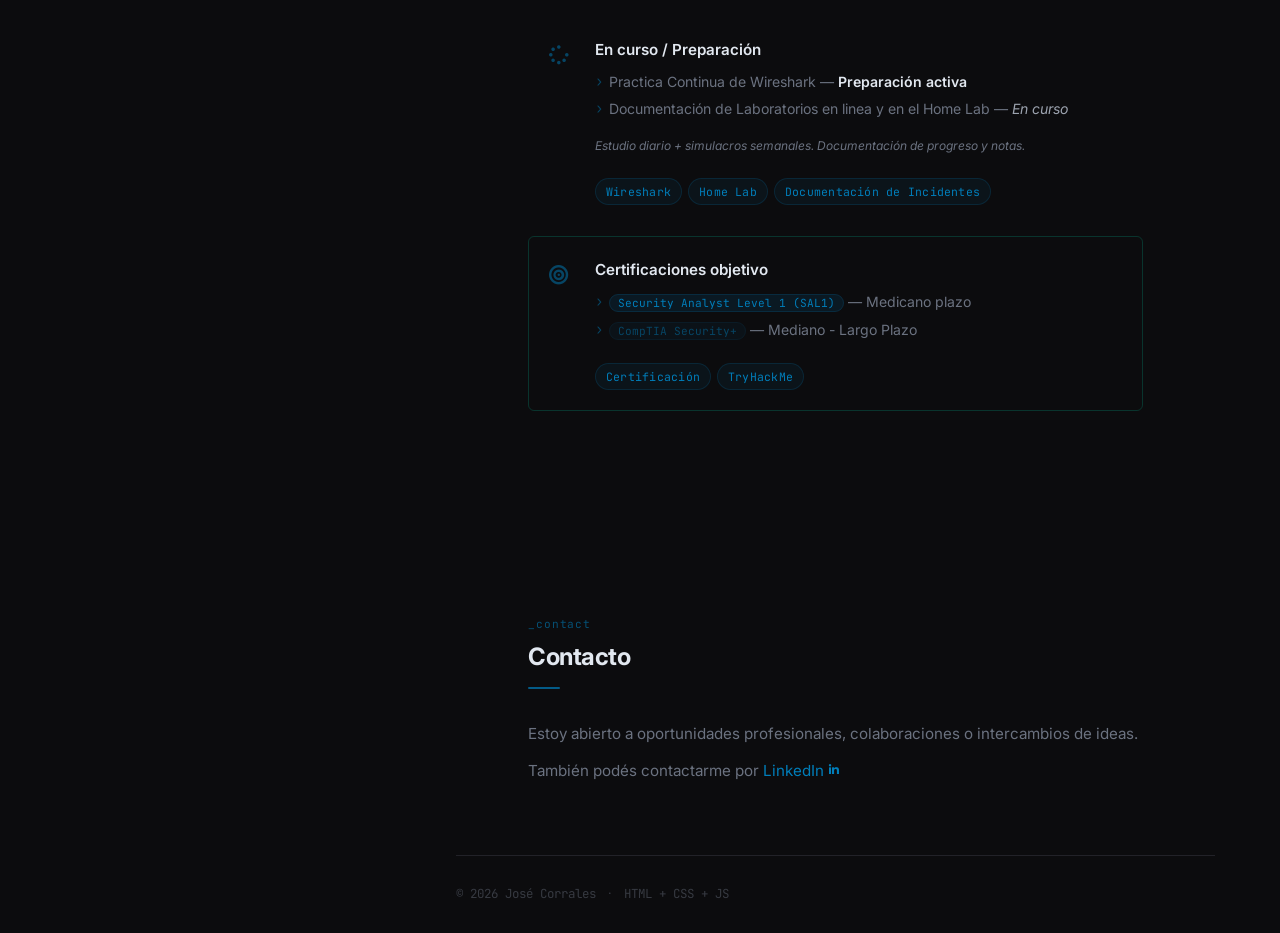
==== commit 0cc07341: "Revise about section and add Triage Range project Updated text in the 'about' section to specify ent" ====
--- a/index.html
+++ b/index.html
@@ -69,7 +69,7 @@
             <section id="about">
                 <div class="about-body">
                     <p>
-                        Actualmente curso una <strong>Maestría en Ciberseguridad</strong> y estoy enfocando mi desarrollo hacia <strong>Operaciones SOC</strong>. Me interesa especialmente el trabajo operativo del día a día: mantener visibilidad, responder con orden y asegurar continuidad mediante procesos claros y repetibles.
+                        Actualmente curso una <strong>Maestría en Ciberseguridad</strong> y estoy enfocando mi desarrollo hacia <strong>Operaciones SOC (entry-level)</strong>. Me interesa especialmente el trabajo operativo del día a día: mantener visibilidad, responder con orden y asegurar continuidad mediante procesos claros y repetibles.
                     </p>
                     <p>
                         Mi base en redes y soporte me ha ayudado a desarrollar pensamiento de diagnóstico, atención al detalle y comunicación clara.
@@ -296,6 +296,27 @@
                 <div class="up-grid">
 
                     <div class="up-card card-hover">
+                        <div class="up-card-icon"><i class="fas fa-crosshairs"></i></div>
+                        <div class="up-card-body">
+                            <h3>Triage Range · Consola de Práctica</h3>
+                            <ul>
+                                <li>Herramienta interactiva de filtrado de logs estilo Wazuh Discover, con casos y sistema de dificultad</li>
+                                <li>Panel de campos dinámico, preguntas de verificación y flujo de investigación tipo SOC real</li>
+                                <li>Construida y documentada desde cero como pieza central del portafolio</li>
+                            </ul>
+                            <div class="tags mt">
+                                <span class="tag">DQL / KQL</span>
+                                <span class="tag">Wazuh</span>
+                                <span class="tag">Sentinel</span>
+                                <span class="tag">Log Triage</span>
+                            </div>
+                            <div class="up-links">
+                                <a href="triage-range.html">Ver proyecto <i class="fas fa-arrow-right fa-xs"></i></a>
+                            </div>
+                        </div>
+                    </div>
+
+                    <div class="up-card card-hover">
                         <div class="up-card-icon"><i class="fas fa-server"></i></div>
                         <div class="up-card-body">
                             <h3>Home Lab · Wazuh SIEM</h3>
@@ -954,7 +975,7 @@
                         <div class="up-card-body">
                             <h3>Certificaciones objetivo</h3>
                             <ul>
-                                <li><span class="cert-pill">Security Analyst Level 1 (SAL1)</span> — Mediano plazo</li>
+                                <li><span class="cert-pill">Security Analyst Level 1 (SAL1)</span> — Medicano plazo</li>
                                 <li><span class="cert-pill dim-pill">CompTIA Security+</span> — Mediano - Largo Plazo</li>
                             </ul>
                             <!-- <p class="note">Respaldadas en evidencias prácticas: rooms TryHackMe + lab AWS.</p> -->
@@ -1132,129 +1153,5 @@
             glow.style.opacity = '1';
         });
     </script>
-
-
-    
-<!-- Overlay -->
-<div id="pause-banner" style="
-  position: fixed;
-  inset: 0;
-  z-index: 9999;
-  background: rgba(10, 12, 16, 0.96);
-  backdrop-filter: blur(6px);
-  -webkit-backdrop-filter: blur(6px);
-  display: flex;
-  align-items: center;
-  justify-content: center;
-  font-family: 'JetBrains Mono', 'Fira Code', 'Courier New', monospace;
-">
-
-  <div style="
-    max-width: 480px;
-    width: 90%;
-    border: 1px solid rgba(0, 255, 180, 0.25);
-    border-radius: 8px;
-    padding: 2rem 2.5rem;
-    background: rgba(15, 18, 24, 0.95);
-    box-shadow: 0 0 40px rgba(0, 255, 180, 0.06);
-    text-align: center;
-  ">
-
-    <!-- Indicador de estado -->
-    <div style="
-      display: inline-flex;
-      align-items: center;
-      gap: 8px;
-      background: rgba(0, 255, 180, 0.08);
-      border: 1px solid rgba(0, 255, 180, 0.2);
-      border-radius: 20px;
-      padding: 4px 14px;
-      margin-bottom: 1.5rem;
-      font-size: 0.72rem;
-      color: #00ffb4;
-      letter-spacing: 0.08em;
-      text-transform: uppercase;
-    ">
-      <span style="
-        width: 7px; height: 7px;
-        background: #00ffb4;
-        border-radius: 50%;
-        display: inline-block;
-        animation: pulse 1.8s ease-in-out infinite;
-      "></span>
-      Modo estudio activo
-    </div>
-
-    <!-- Título -->
-    <h2 style="
-      margin: 0 0 0.75rem;
-      font-size: 1.35rem;
-      font-weight: 600;
-      color: #e8eaf0;
-      letter-spacing: -0.01em;
-      line-height: 1.3;
-    ">Proyectos en pausa</h2>
-
-    <!-- Mensaje -->
-    <p style="
-      margin: 0 0 1.75rem;
-      font-size: 0.85rem;
-      color: #8891a4;
-      line-height: 1.7;
-    ">
-      Actualmente enfocado en la certificación
-      <span style="color: #c8cfe0; font-weight: 500;">SC-200</span>
-      — Microsoft Security Operations Analyst.<br>
-      El portafolio sigue activo como referencia.
-    </p>
-
-    <!-- Meta info -->
-    <div style="
-      display: flex;
-      justify-content: center;
-      gap: 1.5rem;
-      margin-bottom: 1.75rem;
-      font-size: 0.75rem;
-      color: #555e70;
-    ">
-      
-      <span>📚 SC-200</span>
-    </div>
-
-    <!-- Botón -->
-    <button onclick="document.getElementById('pause-banner').style.display='none'" style="
-      background: transparent;
-      border: 1px solid rgba(136, 145, 164, 0.3);
-      border-radius: 6px;
-      color: #555e70;
-      font-family: inherit;
-      font-size: 0.75rem;
-      padding: 8px 20px;
-      cursor: pointer;
-      letter-spacing: 0.05em;
-      transition: all 0.2s ease;
-    "
-    onmouseover="this.style.borderColor='rgba(0,255,180,0.3)'; this.style.color='#8891a4';"
-    onmouseout="this.style.borderColor='rgba(136,145,164,0.3)'; this.style.color='#555e70';"
-    >
-      Entendido, ver portafolio →
-    </button>
-
-  </div>
-</div>
-
-<!-- Animación del dot -->
-<style>
-  @keyframes pulse {
-    0%, 100% { opacity: 1; transform: scale(1); }
-    50% { opacity: 0.4; transform: scale(0.85); }
-  }
-</style>
-
-
-
-
-
-    
 </body>
 </html>
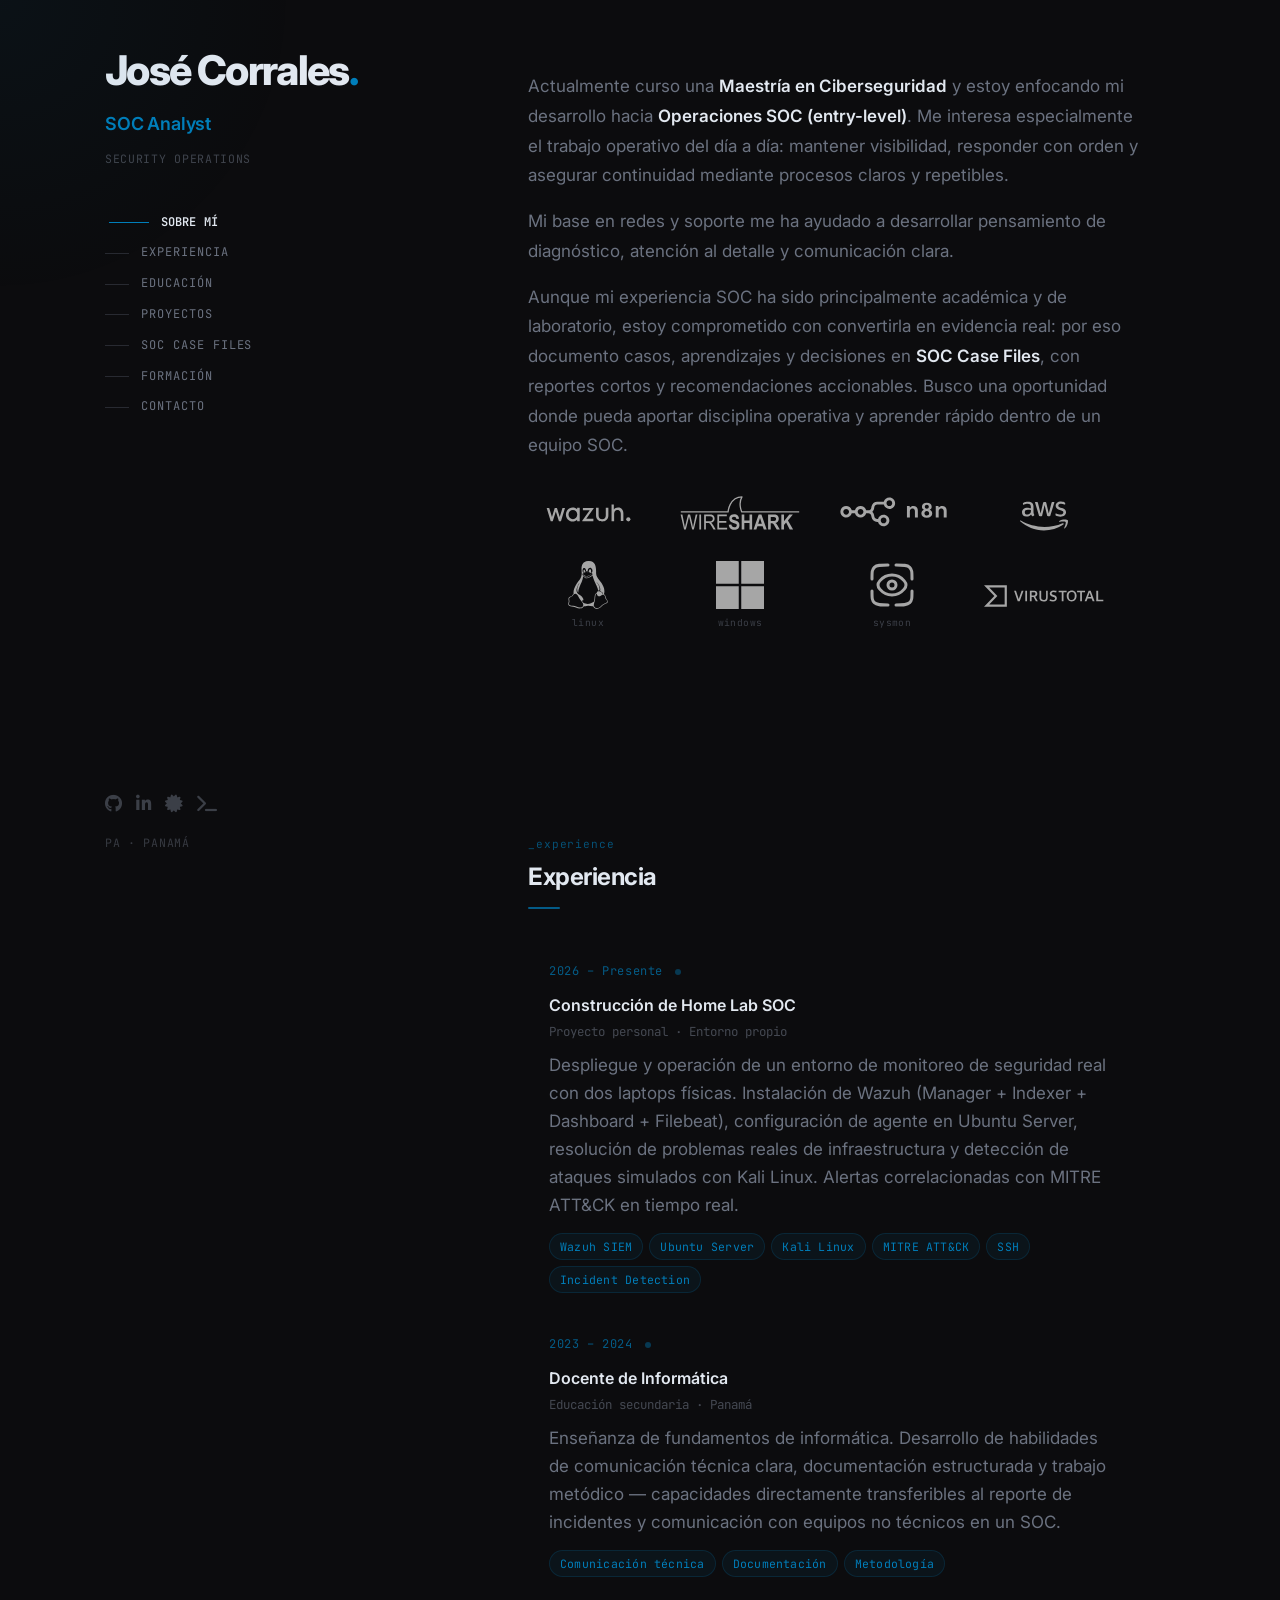
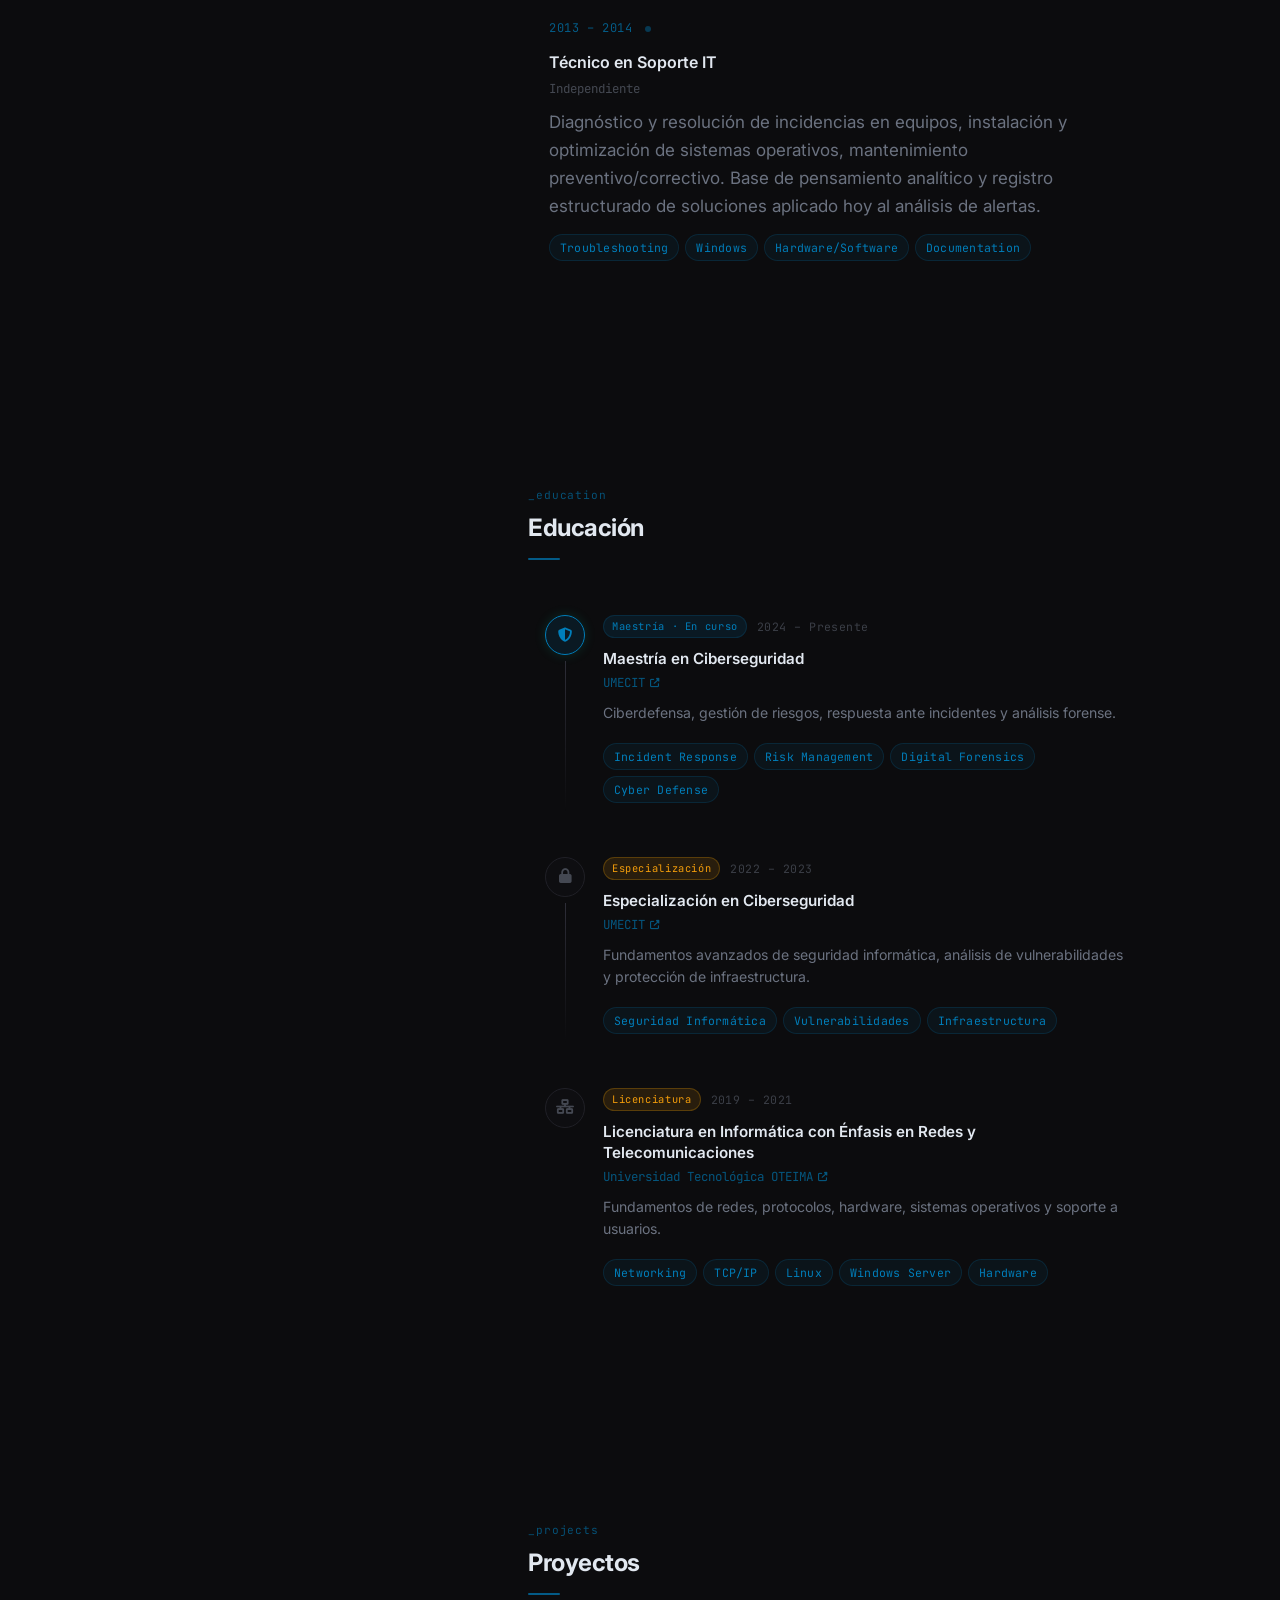
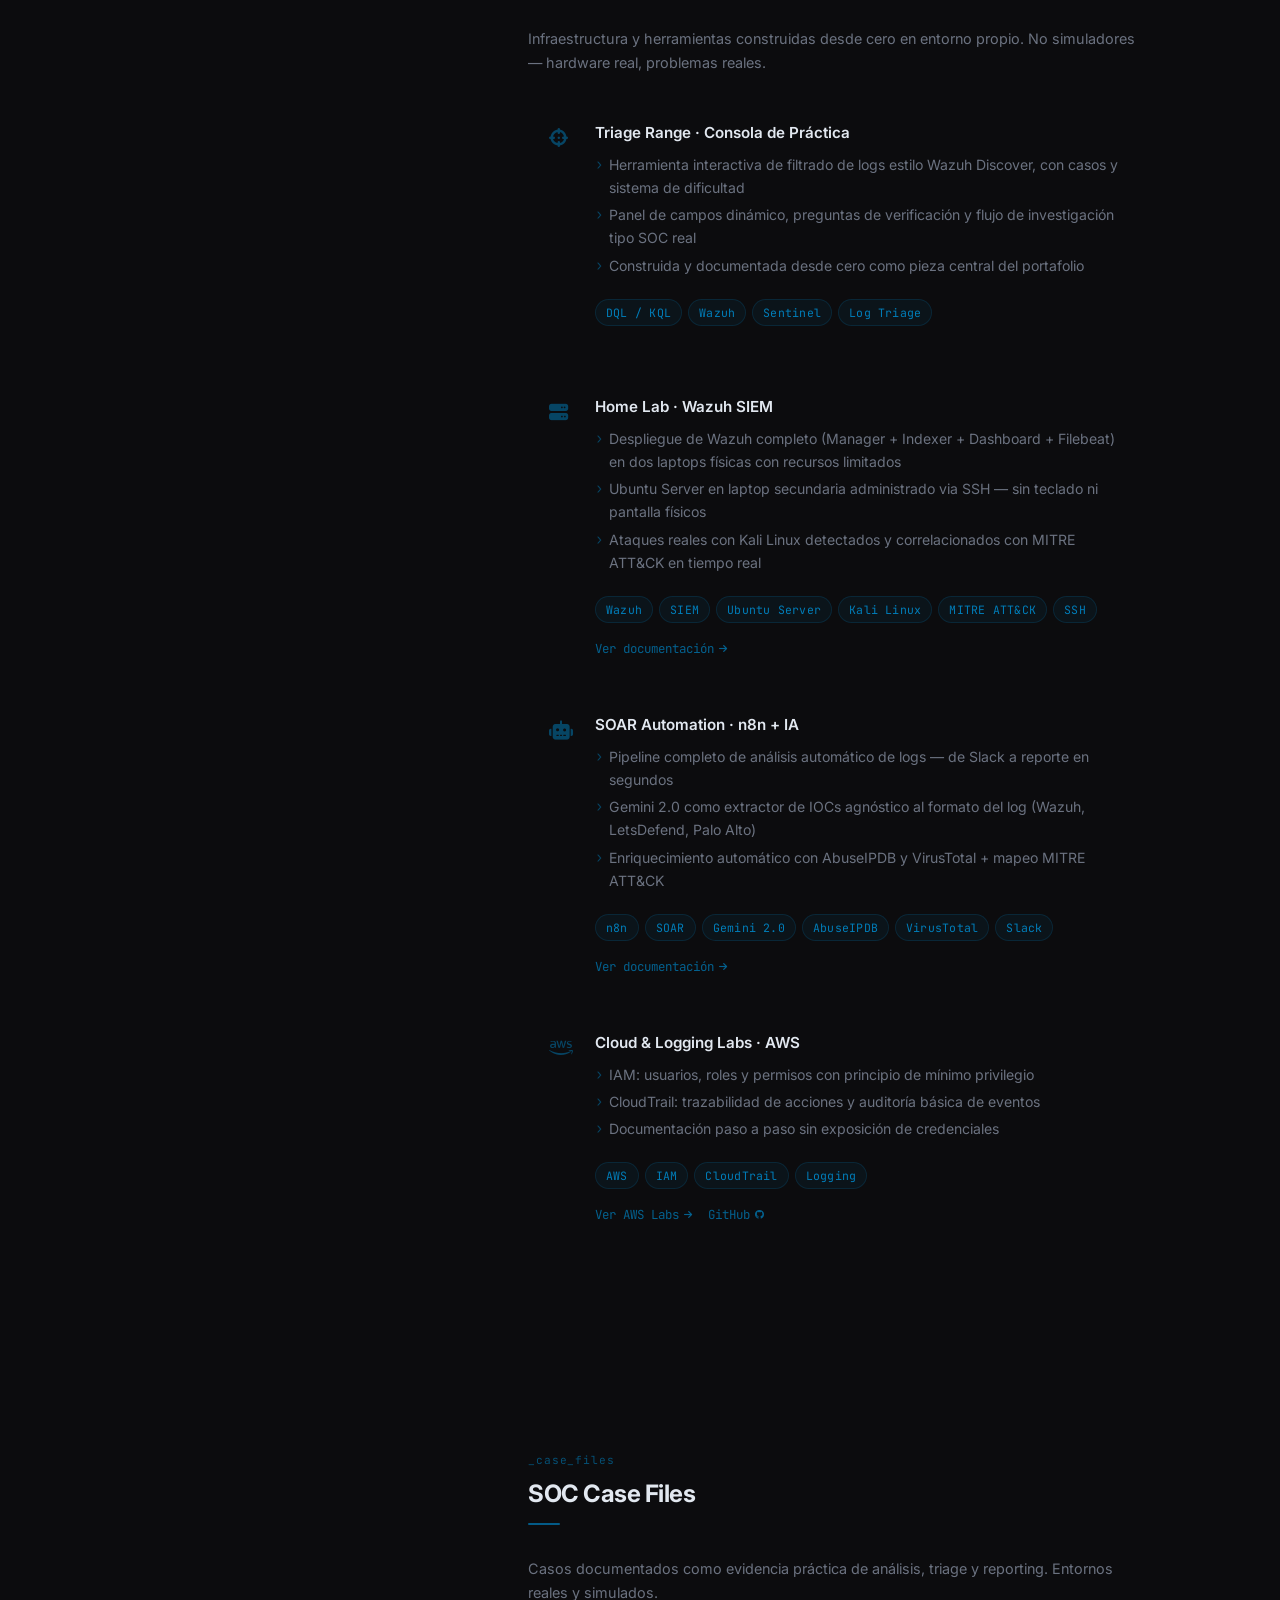
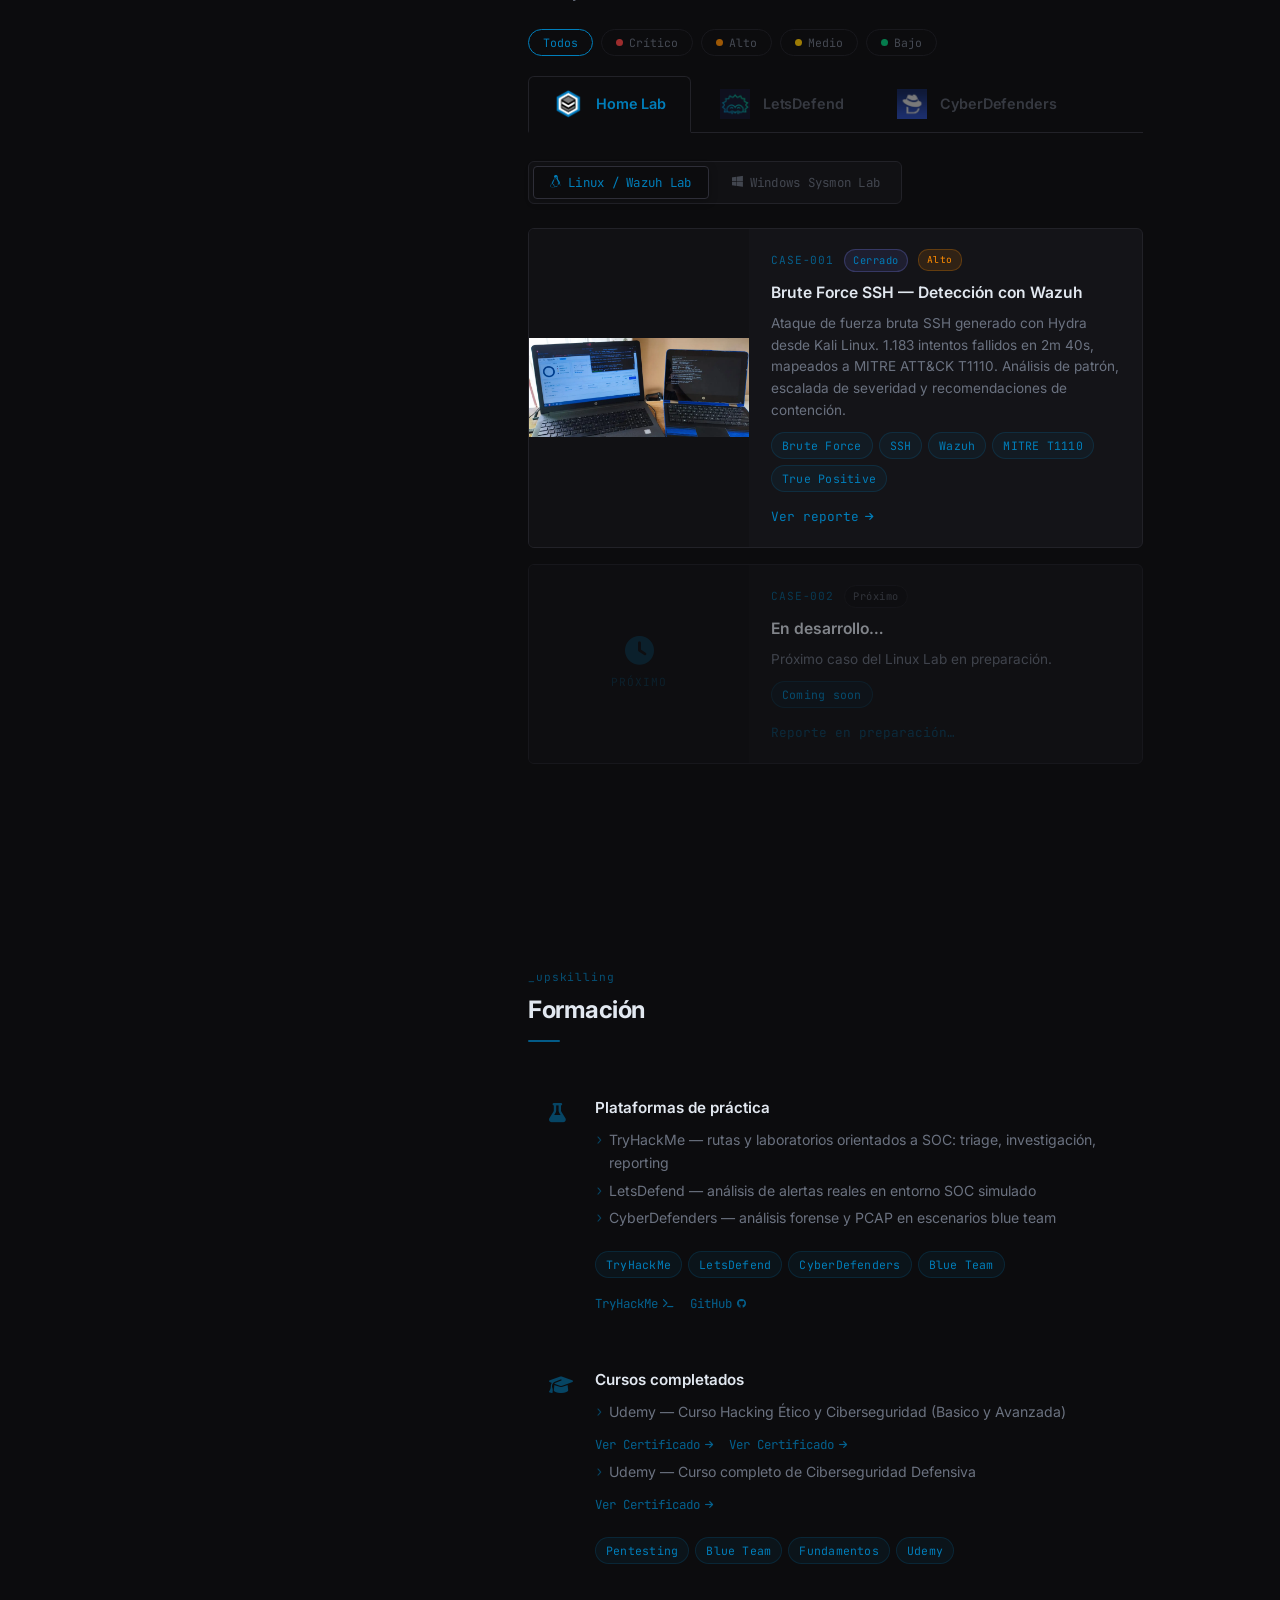
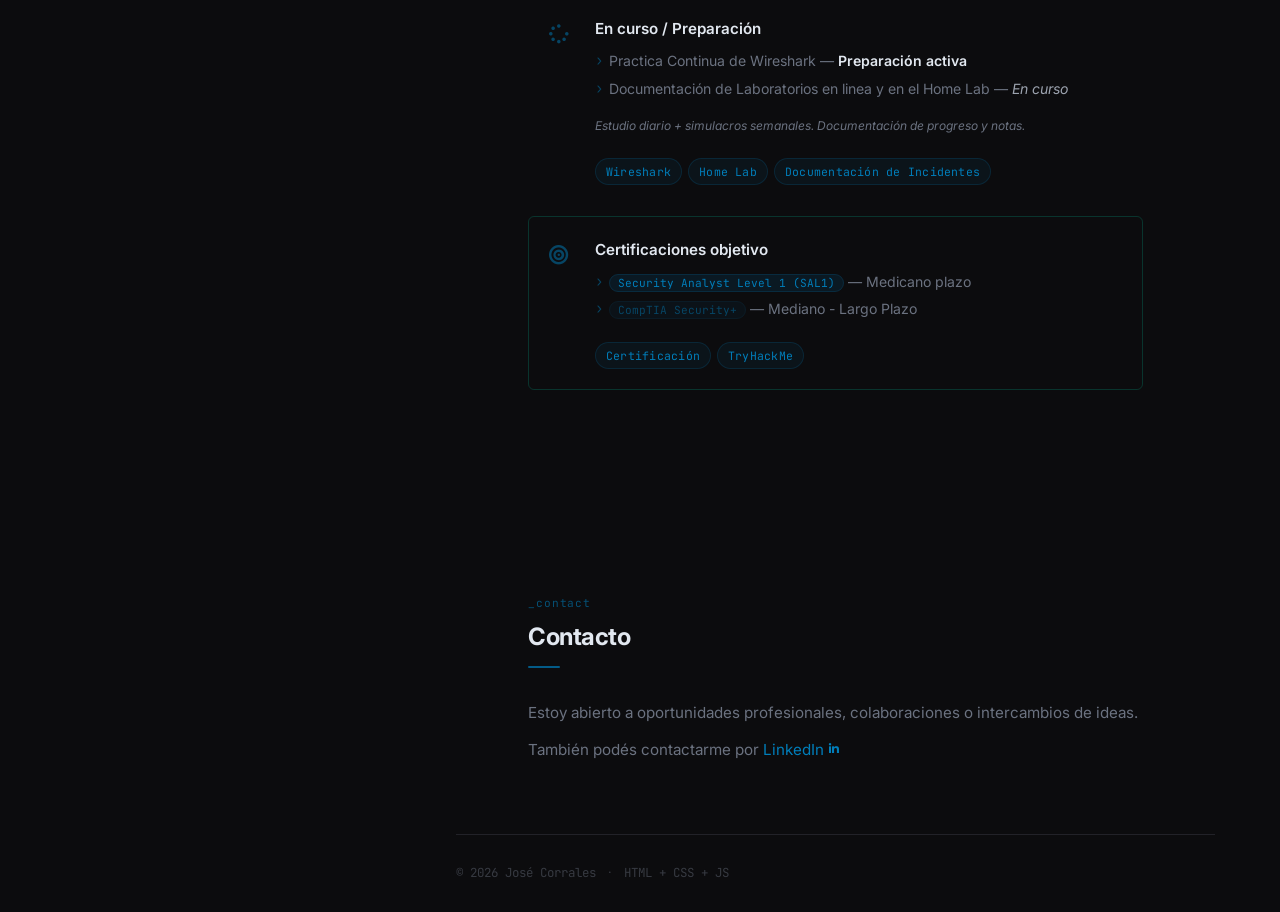
==== commit 23f2ea25: "Update project link to external URL" ====
--- a/index.html
+++ b/index.html
@@ -311,7 +311,7 @@
                                 <span class="tag">Log Triage</span>
                             </div>
                             <div class="up-links">
-                                <a href="triage-range.html">Ver proyecto <i class="fas fa-arrow-right fa-xs"></i></a>
+                                <a href="https://triage-range.pages.dev/>Ver proyecto <i class="fas fa-arrow-right fa-xs"></i></a>
                             </div>
                         </div>
                     </div>
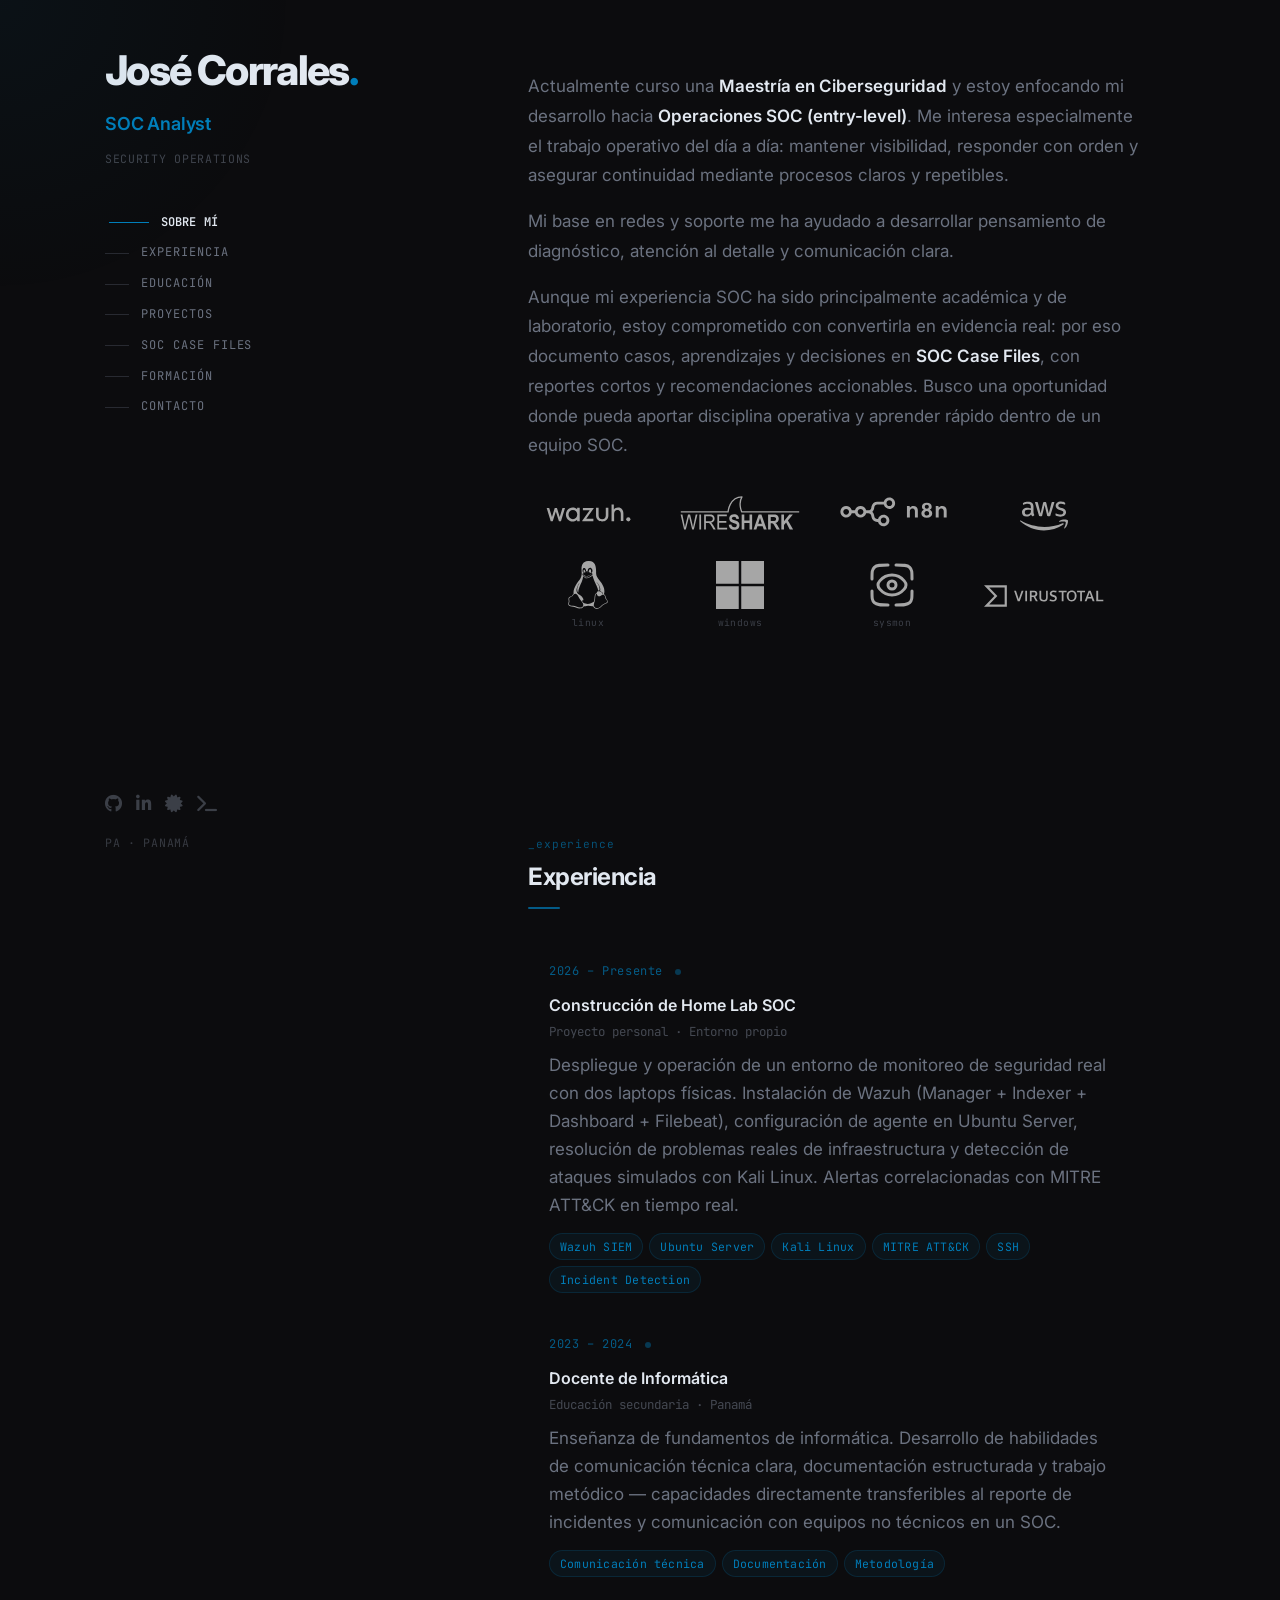
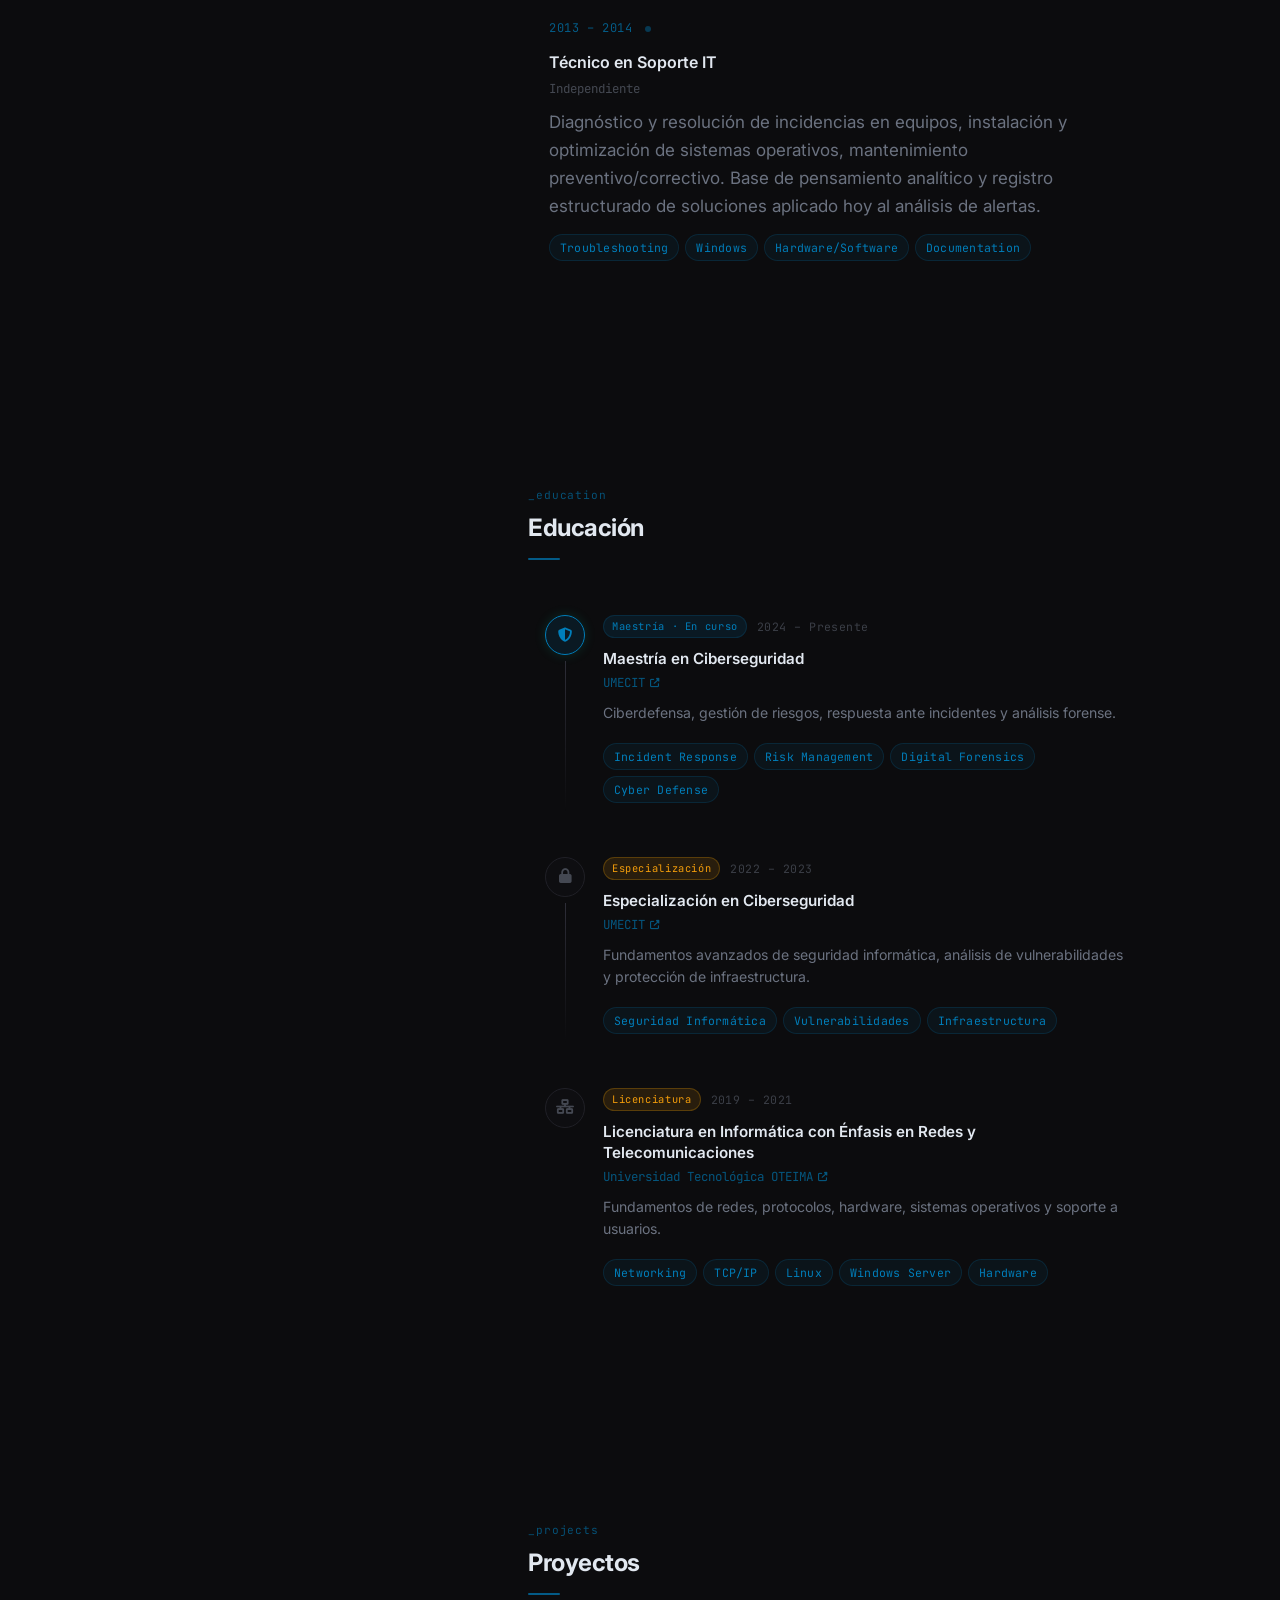
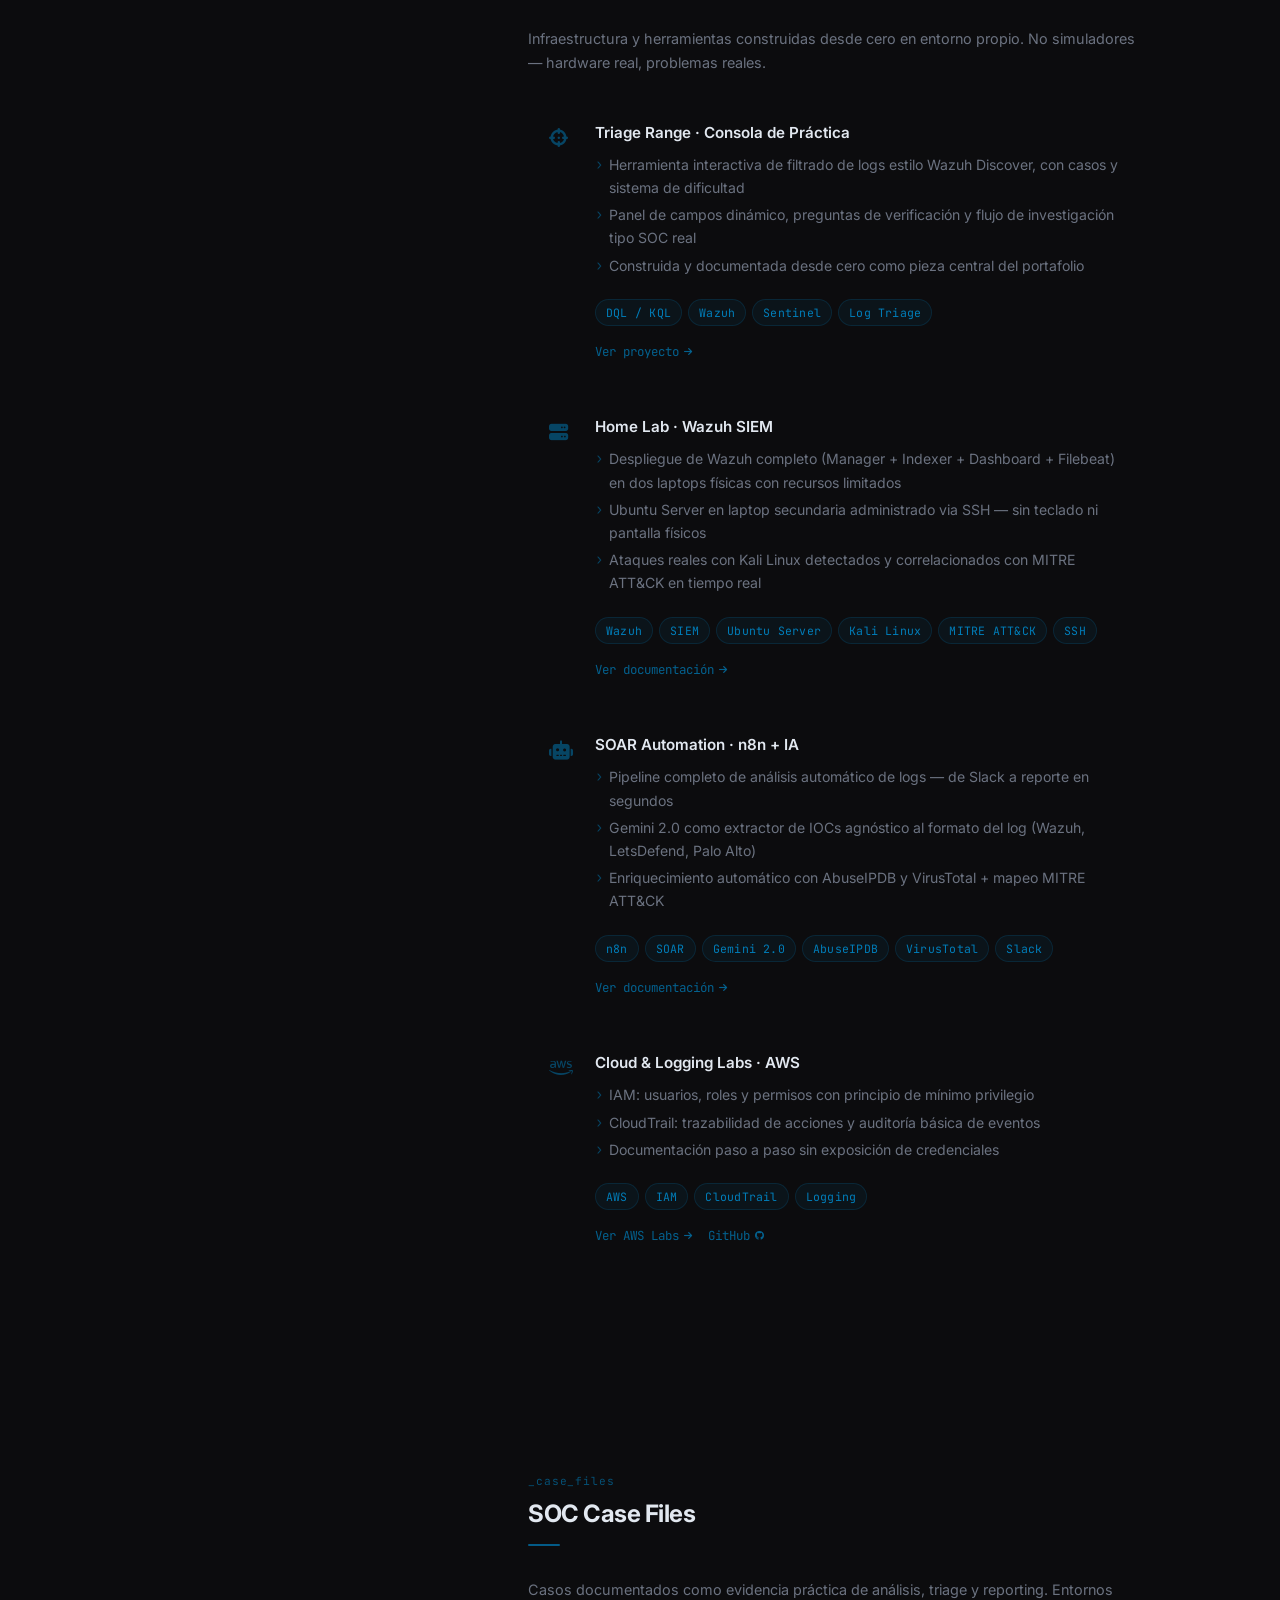
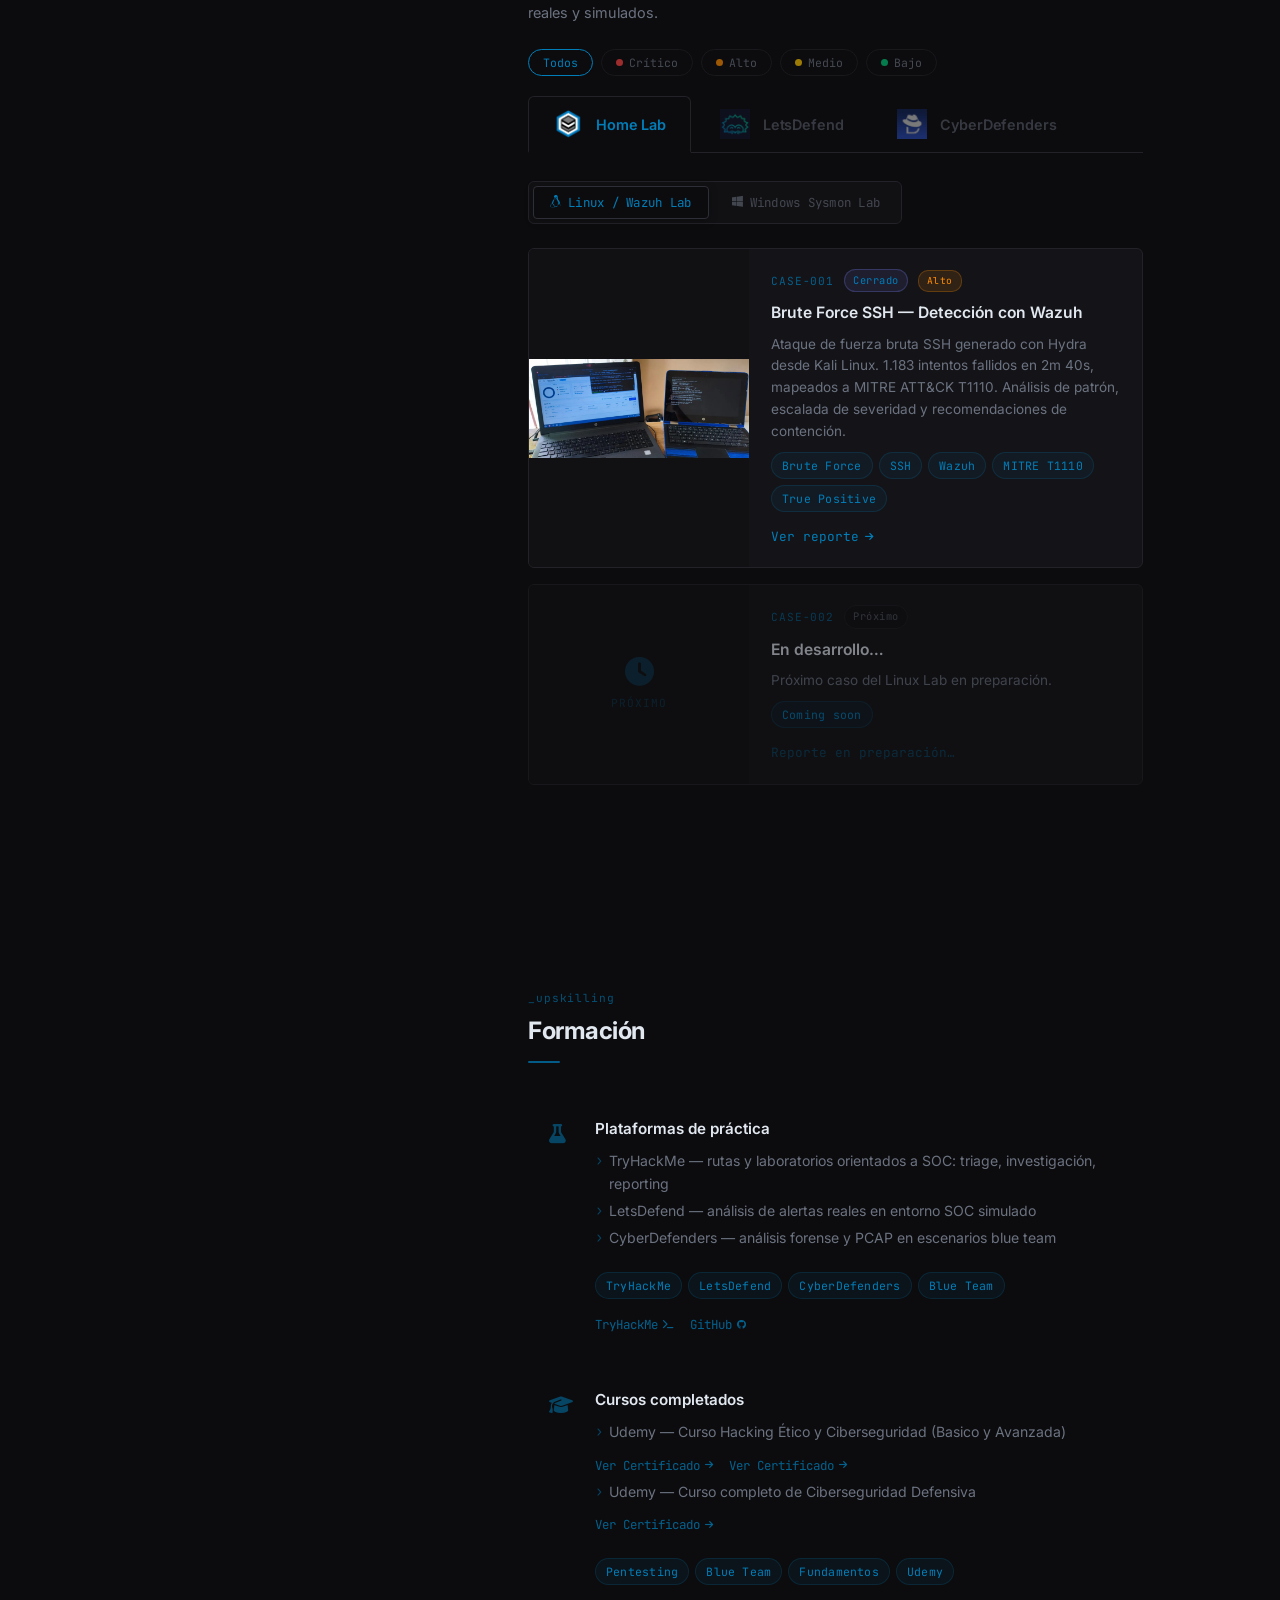
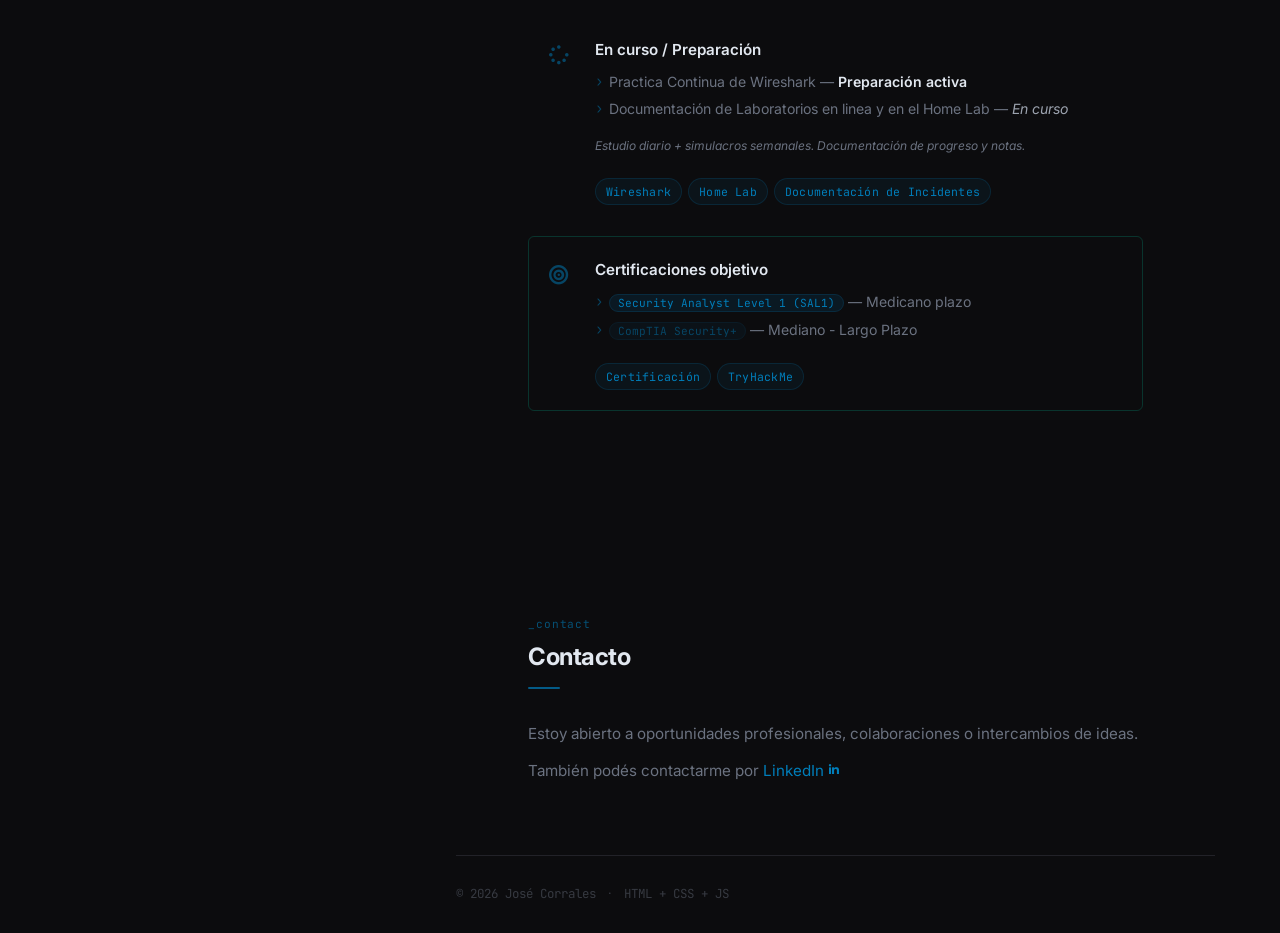
==== commit f1a22304: "Update project link to open in a new tab" ====
--- a/index.html
+++ b/index.html
@@ -311,7 +311,8 @@
                                 <span class="tag">Log Triage</span>
                             </div>
                             <div class="up-links">
-                                <a href="https://triage-range.pages.dev/>Ver proyecto <i class="fas fa-arrow-right fa-xs"></i></a>
+                                <a href="https://triage-range.pages.dev" target="_blank">
+                                  Ver proyecto <i class="fas fa-arrow-right fa-xs" aria-hidden="true"></i> </a>
                             </div>
                         </div>
                     </div>
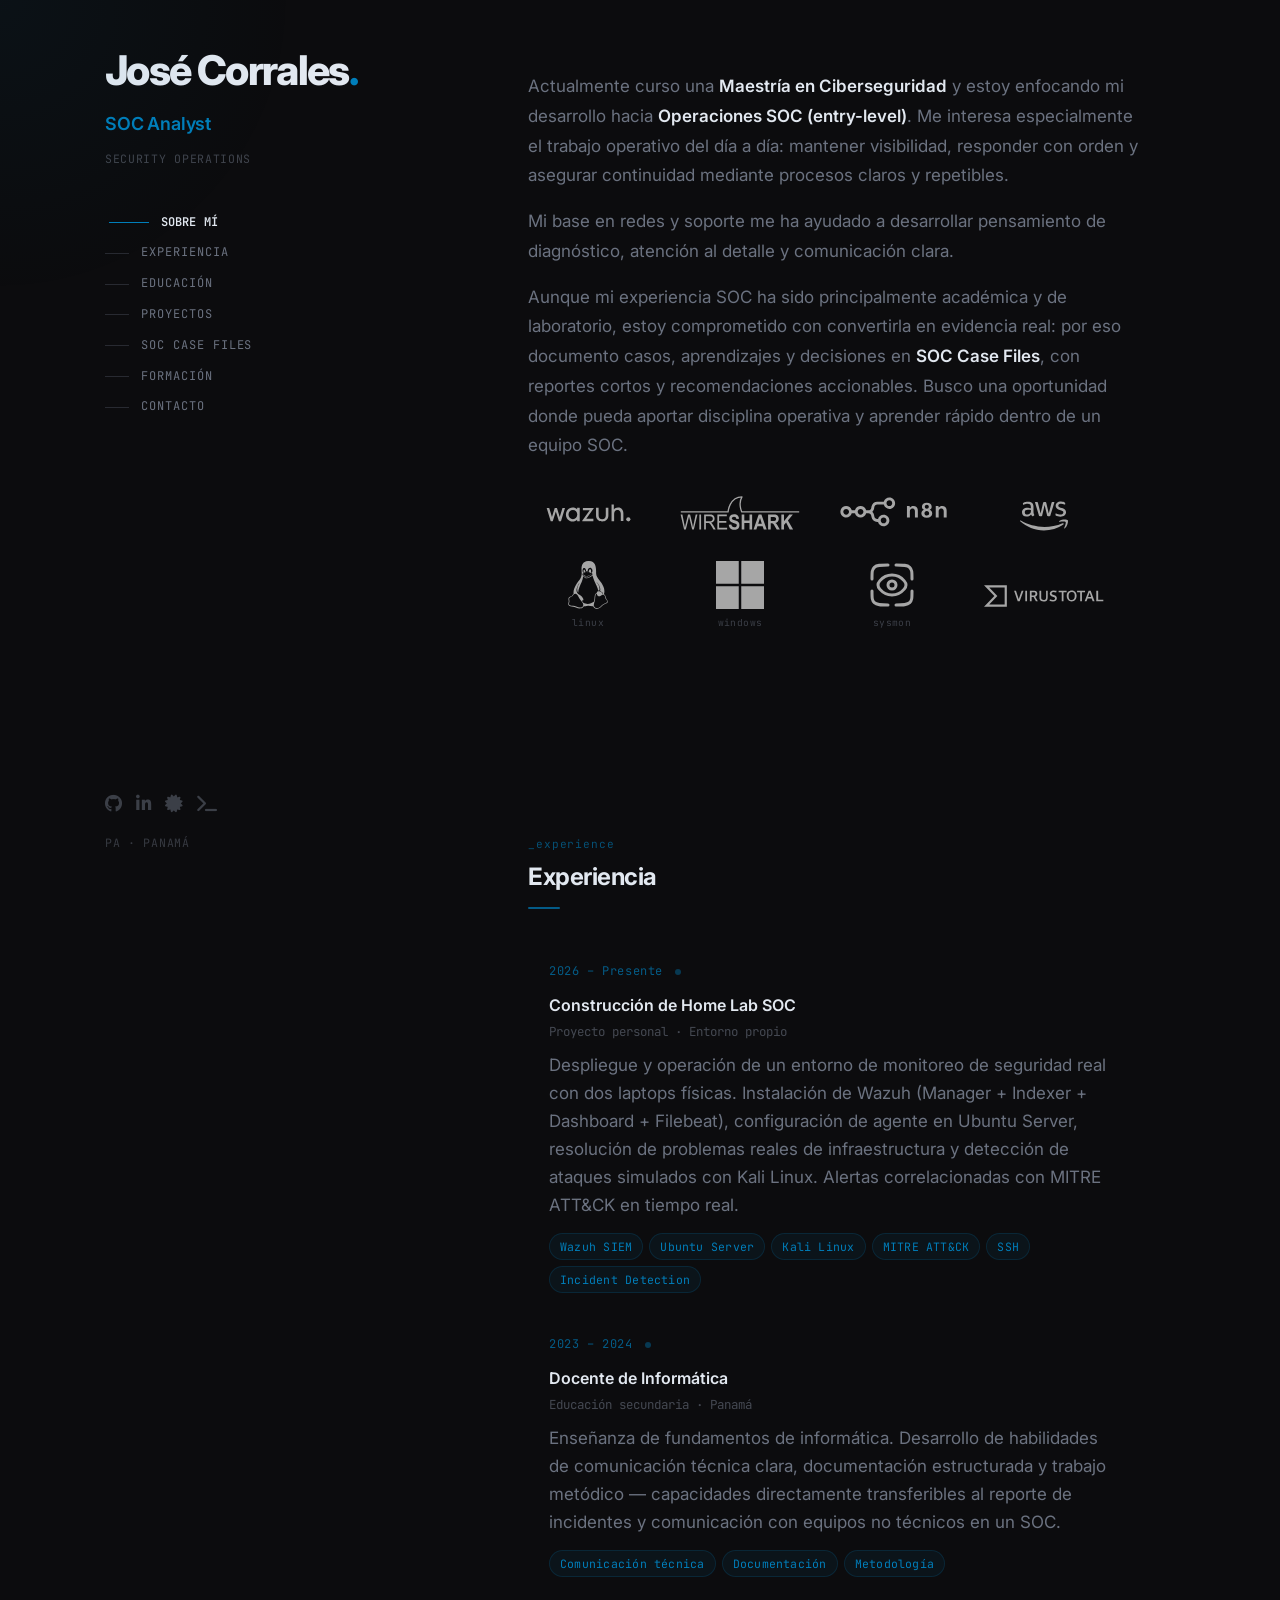
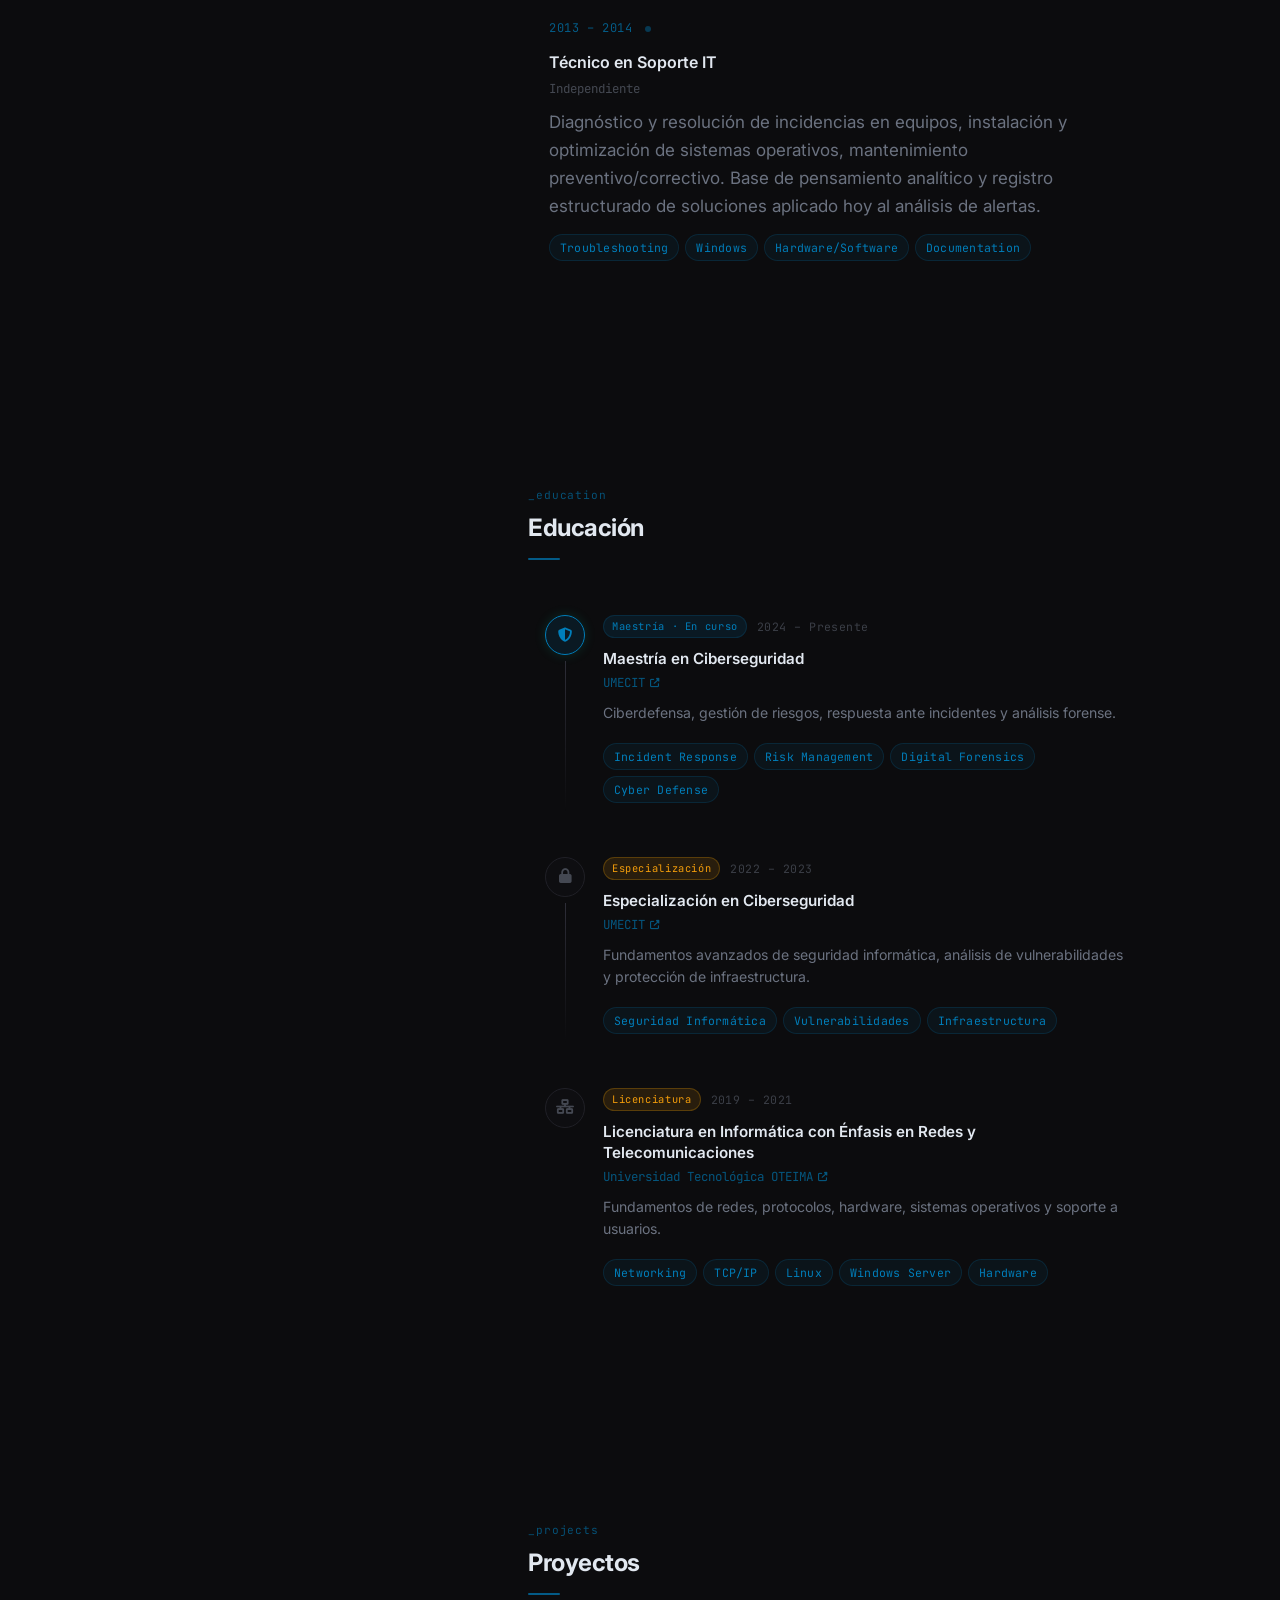
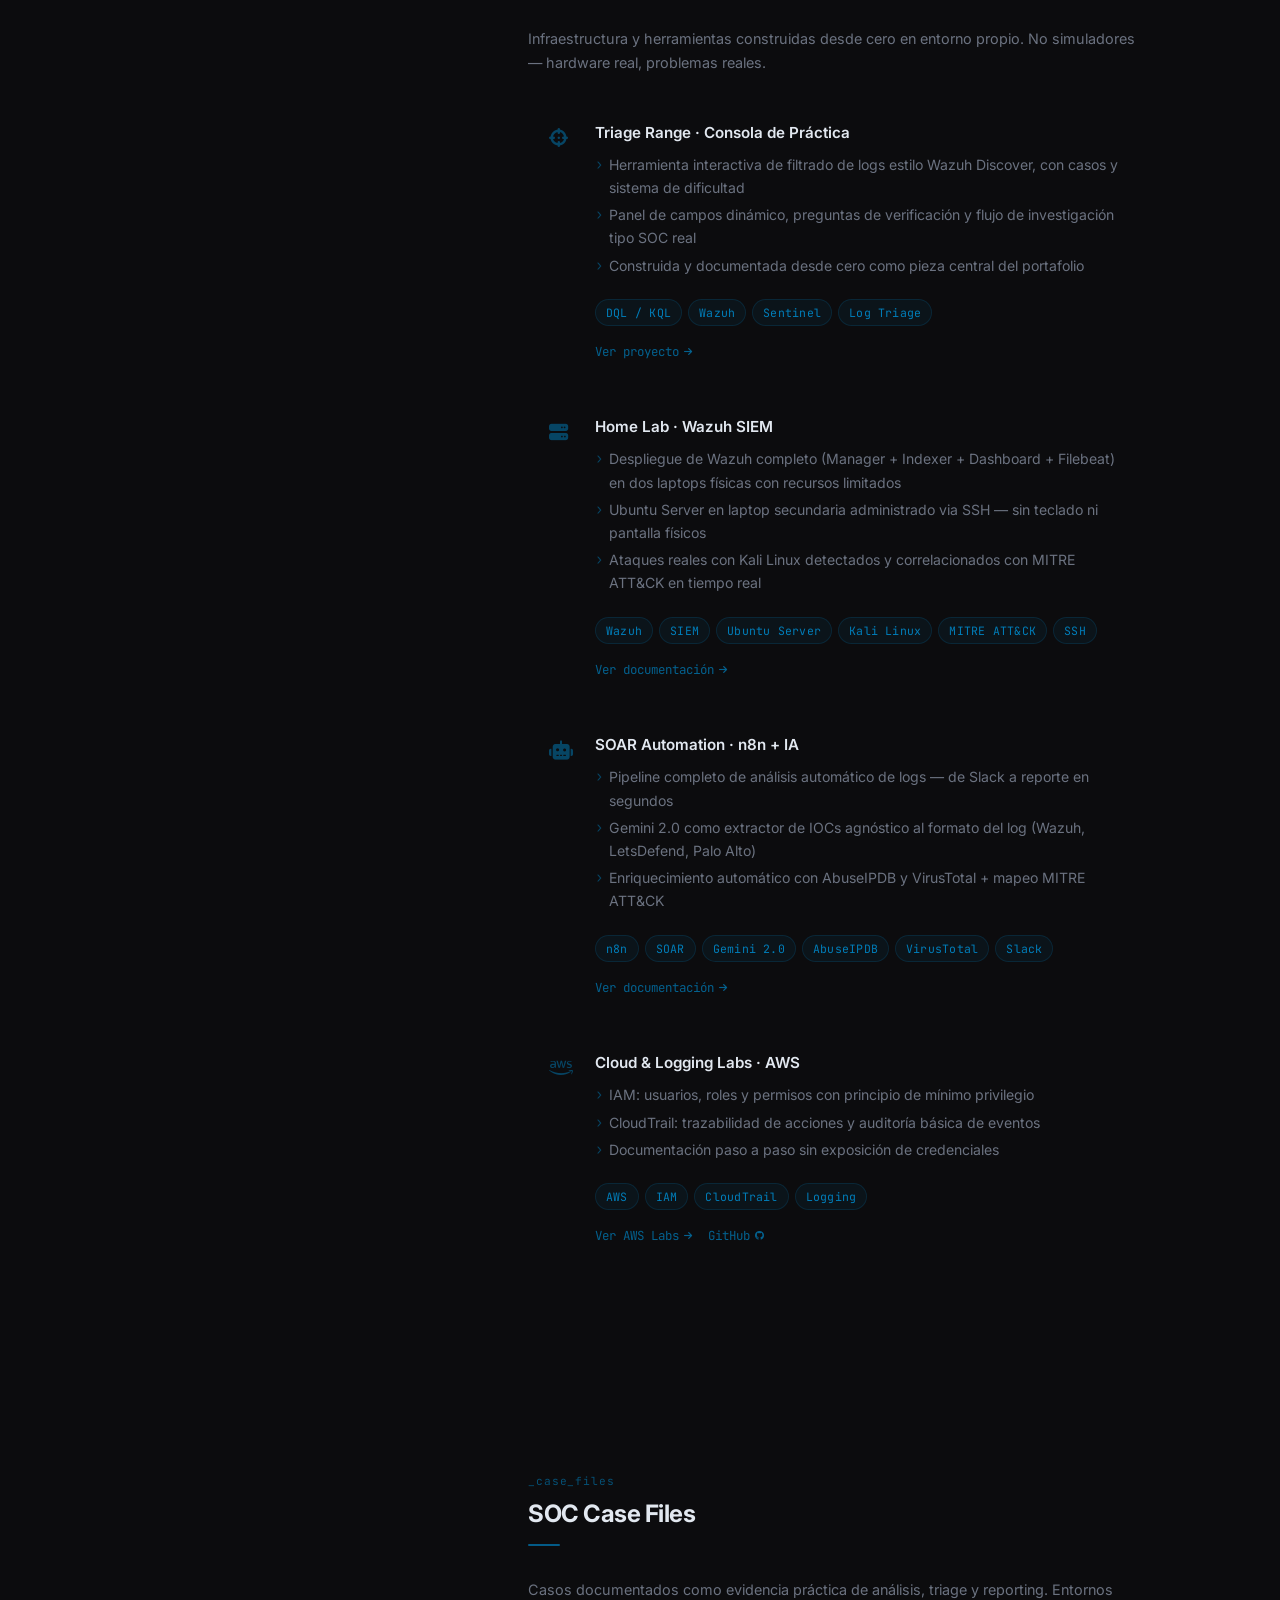
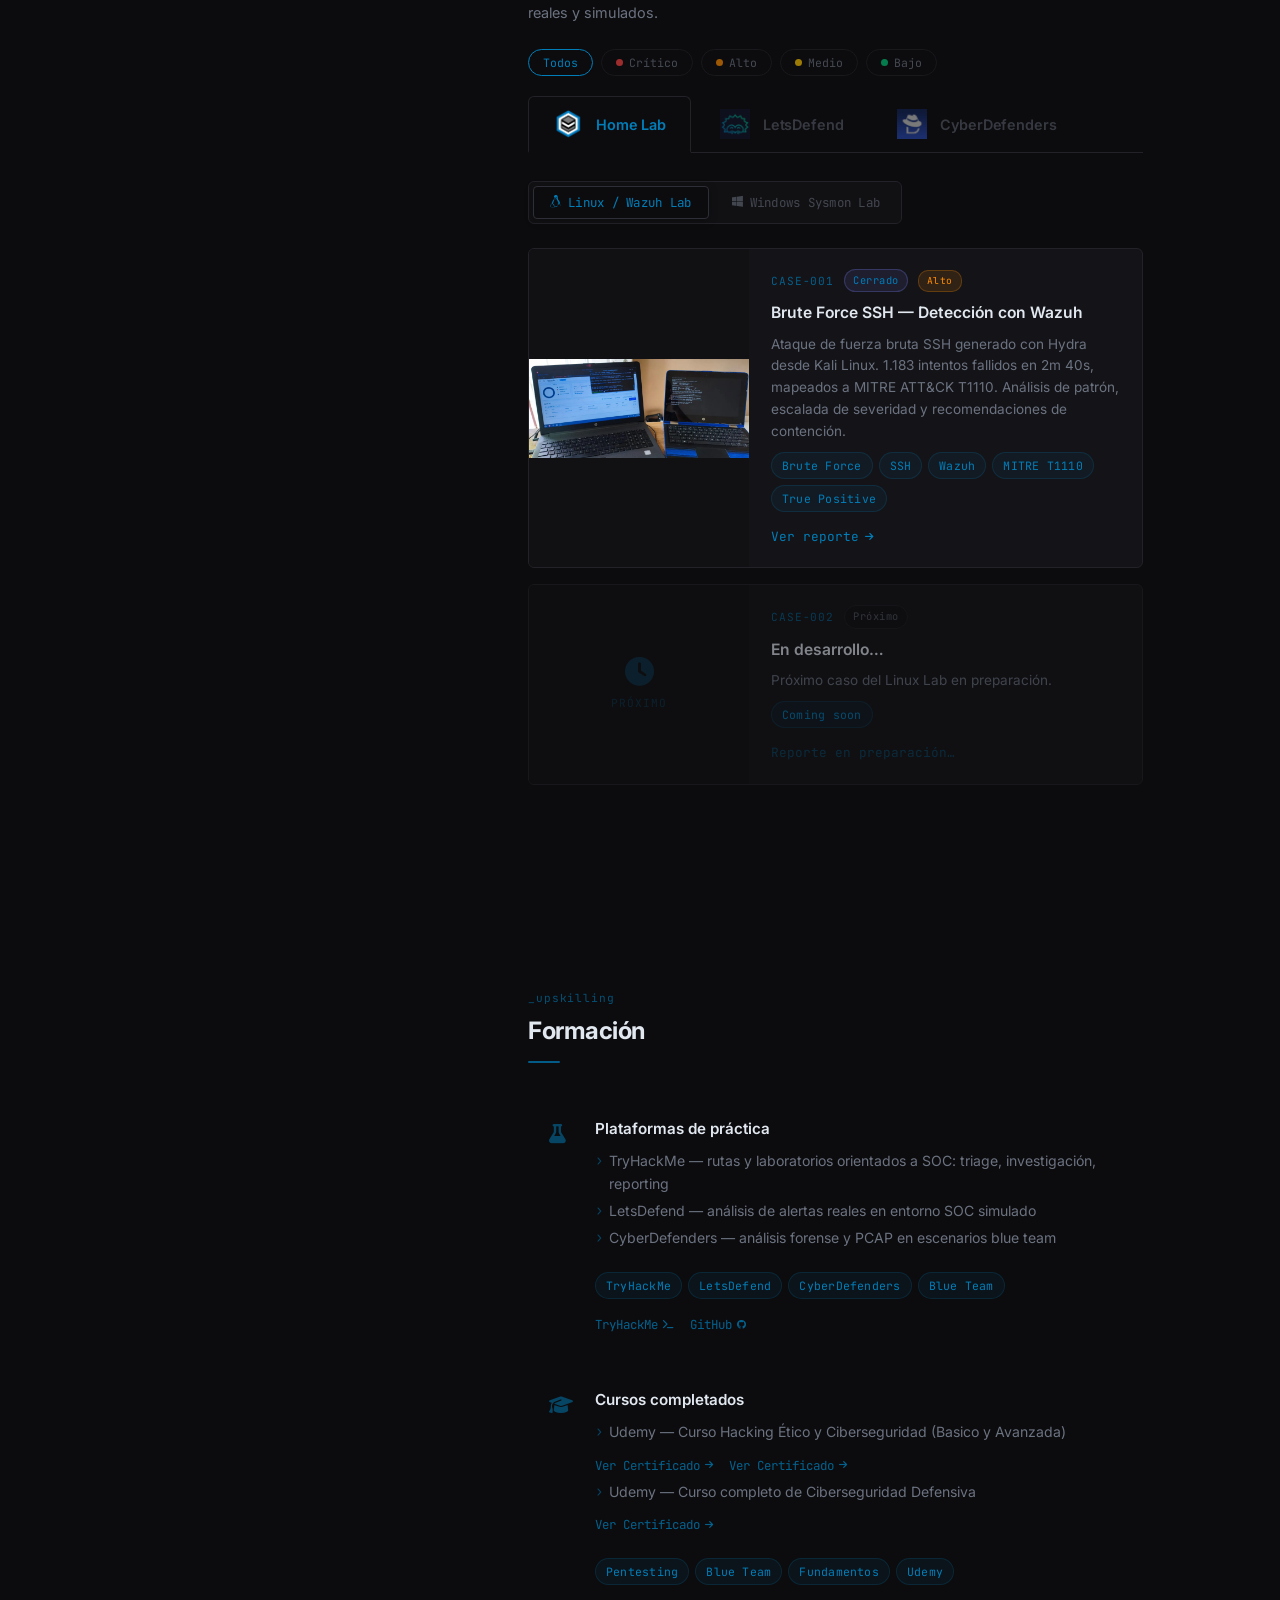
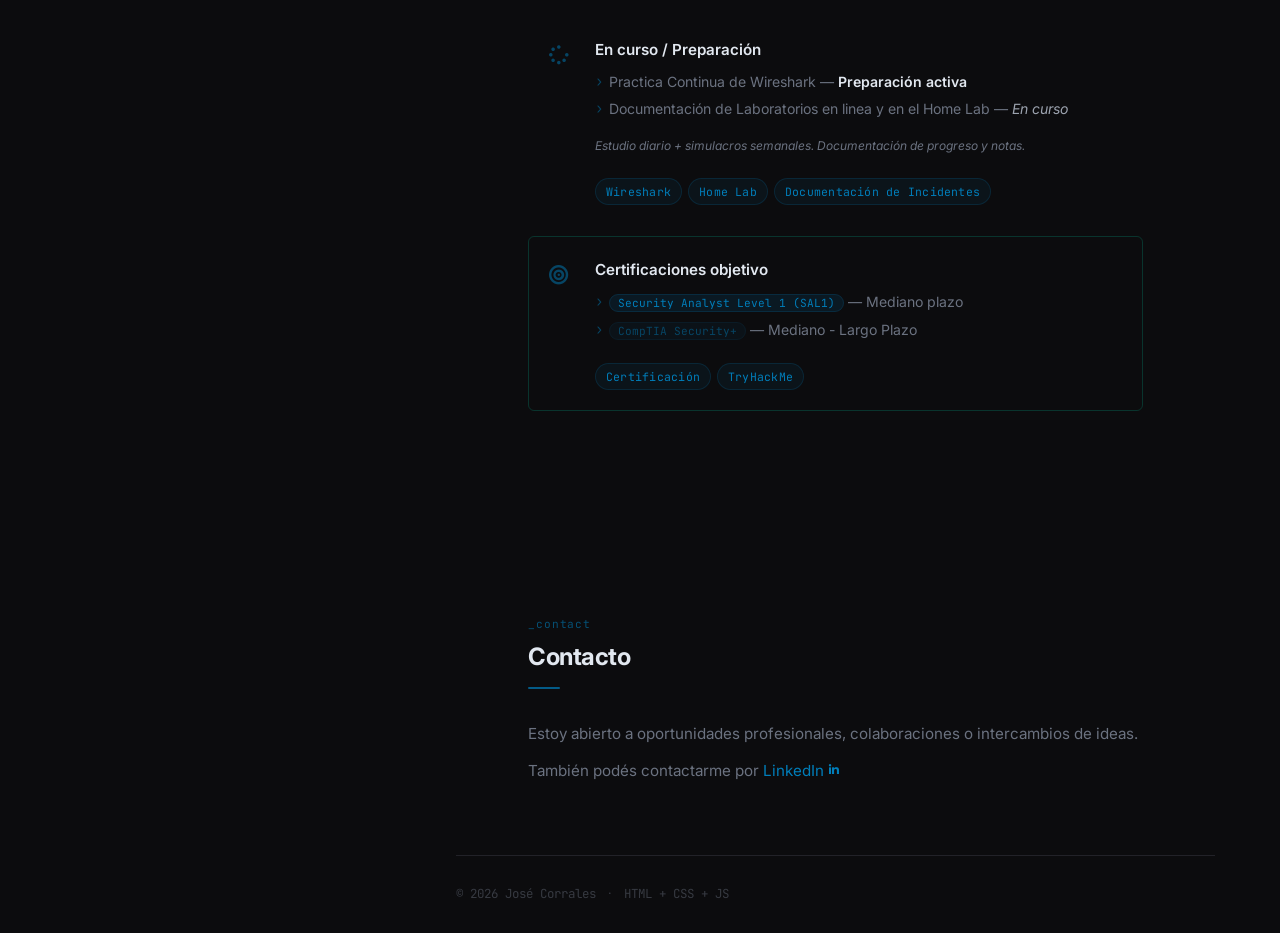
==== commit a93c4cab: "Update index.html" ====
--- a/index.html
+++ b/index.html
@@ -976,7 +976,7 @@
                         <div class="up-card-body">
                             <h3>Certificaciones objetivo</h3>
                             <ul>
-                                <li><span class="cert-pill">Security Analyst Level 1 (SAL1)</span> — Medicano plazo</li>
+                                <li><span class="cert-pill">Security Analyst Level 1 (SAL1)</span> — Mediano plazo</li>
                                 <li><span class="cert-pill dim-pill">CompTIA Security+</span> — Mediano - Largo Plazo</li>
                             </ul>
                             <!-- <p class="note">Respaldadas en evidencias prácticas: rooms TryHackMe + lab AWS.</p> -->
